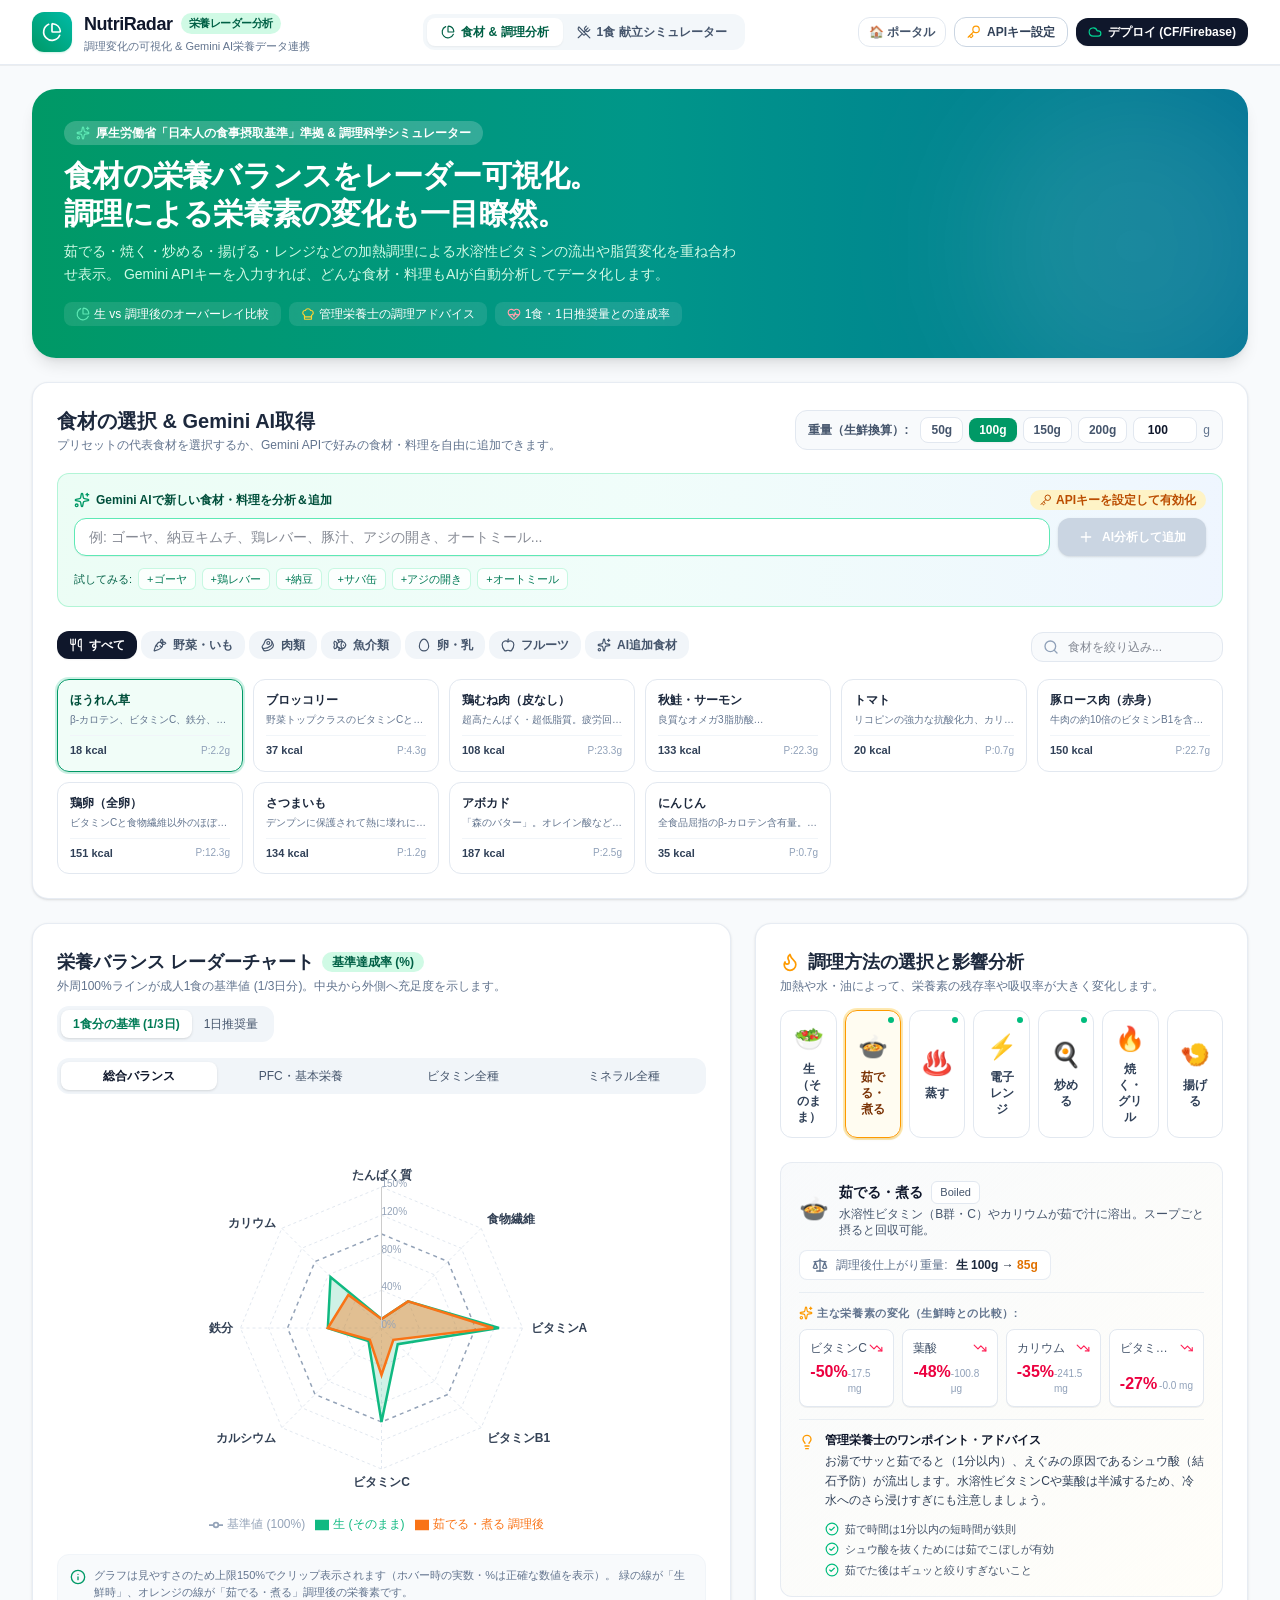
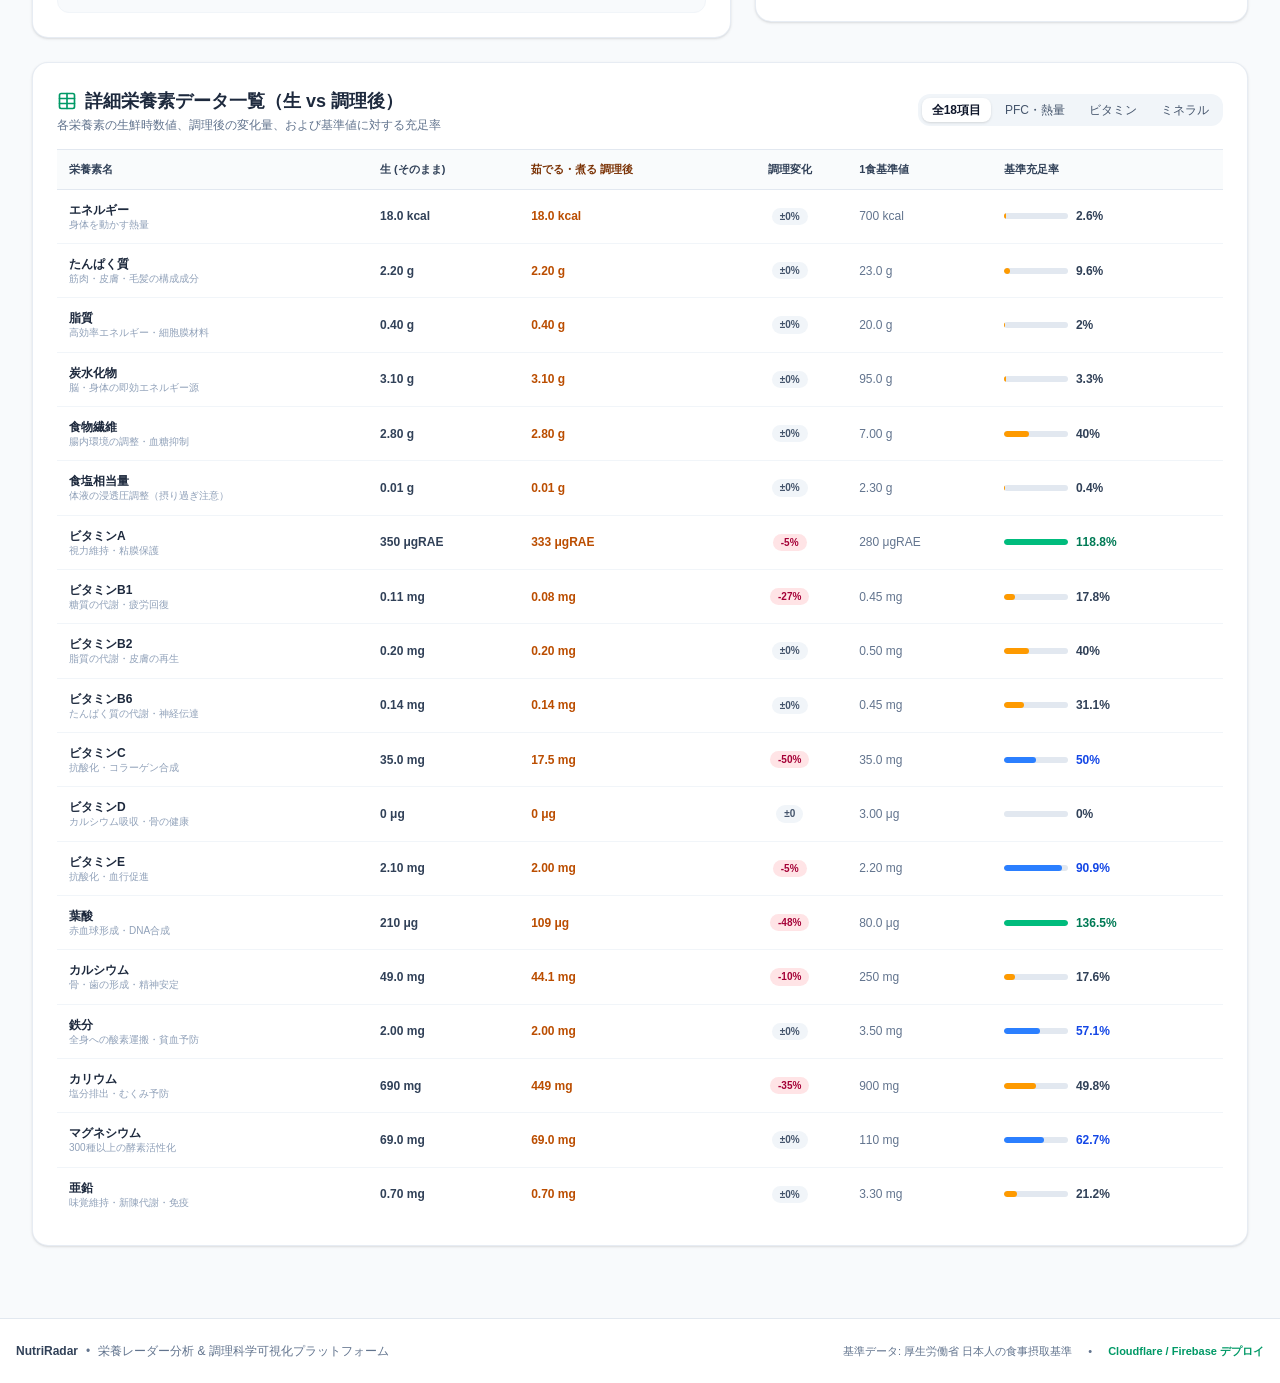
==== nutrition-radar/index.html @ 18b412a5 "feat: NutriRadar (栄養レーダー＆調理変化分析) をポータルに追加" ====
<!doctype html>
<html lang="ja">
  <head>
    <meta charset="UTF-8" />
    <meta name="viewport" content="width=device-width, initial-scale=1.0" />
    <title>NutriRadar | 栄養レーダー表示 & 調理影響可視化 (Gemini AI連携)</title>
    <meta name="description" content="食材の栄養バランスをレーダーチャートで可視化。加熱・調理による栄養素の残存率や変化、Gemini AIによる食材栄養分析に対応したWebアプリケーション。" />
    <link rel="icon" type="image/svg+xml" href="data:image/svg+xml,<svg xmlns=%22http://www.w3.org/2000/svg%22 viewBox=%220 0 100 100%22><text y=%22.9em%22 font-size=%2290%22>🥗</text></svg>" />
    <!-- Google Fonts for clean typography -->
    <link rel="preconnect" href="https://fonts.googleapis.com">
    <link rel="preconnect" href="https://fonts.gstatic.com" crossorigin>
    <link href="https://fonts.googleapis.com/css2?family=Plus+Jakarta+Sans:wght@400;500;600;700;800&family=Zen+Kaku+Gothic+New:wght@400;500;700;900&display=swap" rel="stylesheet">
    <script type="module" crossorigin src="./assets/index-DF7Th1Td.js"></script>
    <link rel="stylesheet" crossorigin href="./assets/index-4xj9yF4t.css">
  </head>
  <body class="bg-slate-50 text-slate-900 font-sans antialiased">
    <div id="root"></div>
  </body>
</html>
---- nutrition-radar/assets/index-4xj9yF4t.css ----
/*! tailwindcss v4.3.3 | MIT License | https://tailwindcss.com */
@layer properties{@supports (((-webkit-hyphens:none)) and (not (margin-trim:inline))) or ((-moz-orient:inline) and (not (color:rgb(from red r g b)))){*,:before,:after,::backdrop{--tw-translate-x:0;--tw-translate-y:0;--tw-translate-z:0;--tw-rotate-x:initial;--tw-rotate-y:initial;--tw-rotate-z:initial;--tw-skew-x:initial;--tw-skew-y:initial;--tw-space-y-reverse:0;--tw-divide-y-reverse:0;--tw-border-style:solid;--tw-gradient-position:initial;--tw-gradient-from:#0000;--tw-gradient-via:#0000;--tw-gradient-to:#0000;--tw-gradient-stops:initial;--tw-gradient-via-stops:initial;--tw-gradient-from-position:0%;--tw-gradient-via-position:50%;--tw-gradient-to-position:100%;--tw-leading:initial;--tw-font-weight:initial;--tw-tracking:initial;--tw-shadow:0 0 #0000;--tw-shadow-color:initial;--tw-shadow-alpha:100%;--tw-inset-shadow:0 0 #0000;--tw-inset-shadow-color:initial;--tw-inset-shadow-alpha:100%;--tw-ring-color:initial;--tw-ring-shadow:0 0 #0000;--tw-inset-ring-color:initial;--tw-inset-ring-shadow:0 0 #0000;--tw-ring-inset:initial;--tw-ring-offset-width:0px;--tw-ring-offset-color:#fff;--tw-ring-offset-shadow:0 0 #0000;--tw-blur:initial;--tw-brightness:initial;--tw-contrast:initial;--tw-grayscale:initial;--tw-hue-rotate:initial;--tw-invert:initial;--tw-opacity:initial;--tw-saturate:initial;--tw-sepia:initial;--tw-drop-shadow:initial;--tw-drop-shadow-color:initial;--tw-drop-shadow-alpha:100%;--tw-drop-shadow-size:initial;--tw-backdrop-blur:initial;--tw-backdrop-brightness:initial;--tw-backdrop-contrast:initial;--tw-backdrop-grayscale:initial;--tw-backdrop-hue-rotate:initial;--tw-backdrop-invert:initial;--tw-backdrop-opacity:initial;--tw-backdrop-saturate:initial;--tw-backdrop-sepia:initial;--tw-duration:initial}}}@layer theme{:root,:host{--font-sans:-apple-system, BlinkMacSystemFont, "Segoe UI", Roboto, "Helvetica Neue", "Noto Sans", Arial, sans-serif, "Apple Color Emoji", "Segoe UI Emoji", "Segoe UI Symbol", "Noto Color Emoji";--font-mono:ui-monospace, SFMono-Regular, Menlo, Monaco, Consolas, "Liberation Mono", "Courier New", monospace;--color-orange-50:oklch(98% .016 73.684);--color-orange-200:oklch(90.1% .076 70.697);--color-orange-300:oklch(83.7% .128 66.29);--color-orange-400:oklch(75% .183 55.934);--color-orange-500:oklch(70.5% .213 47.604);--color-orange-600:oklch(64.6% .222 41.116);--color-orange-900:oklch(40.8% .123 38.172);--color-amber-50:oklch(98.7% .022 95.277);--color-amber-100:oklch(96.2% .059 95.617);--color-amber-200:oklch(92.4% .12 95.746);--color-amber-300:oklch(87.9% .169 91.605);--color-amber-400:oklch(82.8% .189 84.429);--color-amber-500:oklch(76.9% .188 70.08);--color-amber-600:oklch(66.6% .179 58.318);--color-amber-700:oklch(55.5% .163 48.998);--color-amber-800:oklch(47.3% .137 46.201);--color-amber-900:oklch(41.4% .112 45.904);--color-emerald-50:oklch(97.9% .021 166.113);--color-emerald-100:oklch(95% .052 163.051);--color-emerald-200:oklch(90.5% .093 164.15);--color-emerald-300:oklch(84.5% .143 164.978);--color-emerald-400:oklch(76.5% .177 163.223);--color-emerald-500:oklch(69.6% .17 162.48);--color-emerald-600:oklch(59.6% .145 163.225);--color-emerald-700:oklch(50.8% .118 165.612);--color-emerald-800:oklch(43.2% .095 166.913);--color-emerald-900:oklch(37.8% .077 168.94);--color-emerald-950:oklch(26.2% .051 172.552);--color-teal-50:oklch(98.4% .014 180.72);--color-teal-500:oklch(70.4% .14 182.503);--color-teal-600:oklch(60% .118 184.704);--color-cyan-700:oklch(52% .105 223.128);--color-blue-50:oklch(97% .014 254.604);--color-blue-300:oklch(80.9% .105 251.813);--color-blue-400:oklch(70.7% .165 254.624);--color-blue-500:oklch(62.3% .214 259.815);--color-blue-700:oklch(48.8% .243 264.376);--color-purple-100:oklch(94.6% .033 307.174);--color-purple-700:oklch(49.6% .265 301.924);--color-rose-50:oklch(96.9% .015 12.422);--color-rose-100:oklch(94.1% .03 12.58);--color-rose-200:oklch(89.2% .058 10.001);--color-rose-300:oklch(81% .117 11.638);--color-rose-500:oklch(64.5% .246 16.439);--color-rose-600:oklch(58.6% .253 17.585);--color-rose-700:oklch(51.4% .222 16.935);--color-rose-800:oklch(45.5% .188 13.697);--color-slate-50:oklch(98.4% .003 247.858);--color-slate-100:oklch(96.8% .007 247.896);--color-slate-200:oklch(92.9% .013 255.508);--color-slate-300:oklch(86.9% .022 252.894);--color-slate-400:oklch(70.4% .04 256.788);--color-slate-500:oklch(55.4% .046 257.417);--color-slate-600:oklch(44.6% .043 257.281);--color-slate-700:oklch(37.2% .044 257.287);--color-slate-800:oklch(27.9% .041 260.031);--color-slate-900:oklch(20.8% .042 265.755);--color-white:#fff;--spacing:.25rem;--container-xs:20rem;--container-md:28rem;--container-xl:36rem;--container-2xl:42rem;--container-7xl:80rem;--text-xs:.75rem;--text-xs--line-height:calc(1 / .75);--text-sm:.875rem;--text-sm--line-height:calc(1.25 / .875);--text-base:1rem;--text-base--line-height:calc(1.5 / 1);--text-lg:1.125rem;--text-lg--line-height:calc(1.75 / 1.125);--text-xl:1.25rem;--text-xl--line-height:calc(1.75 / 1.25);--text-2xl:1.5rem;--text-2xl--line-height:calc(2 / 1.5);--text-3xl:1.875rem;--text-3xl--line-height:calc(2.25 / 1.875);--font-weight-normal:400;--font-weight-medium:500;--font-weight-semibold:600;--font-weight-bold:700;--font-weight-extrabold:800;--tracking-tight:-.025em;--tracking-wider:.05em;--leading-tight:1.25;--leading-relaxed:1.625;--radius-md:.375rem;--radius-lg:.5rem;--radius-xl:.75rem;--radius-2xl:1rem;--radius-3xl:1.5rem;--animate-spin:spin 1s linear infinite;--animate-pulse:pulse 2s cubic-bezier(.4, 0, .6, 1) infinite;--blur-xs:4px;--blur-sm:8px;--blur-md:12px;--blur-3xl:64px;--default-transition-duration:.15s;--default-transition-timing-function:cubic-bezier(.4, 0, .2, 1);--default-font-family:var(--font-sans);--default-mono-font-family:var(--font-mono)}}@layer base{*,:after,:before,::backdrop{box-sizing:border-box;border:0 solid;margin:0;padding:0}::file-selector-button{box-sizing:border-box;border:0 solid;margin:0;padding:0}html,:host{-webkit-text-size-adjust:100%;tab-size:4;line-height:1.5;font-family:var(--default-font-family,-apple-system, BlinkMacSystemFont, "Segoe UI", Roboto, "Helvetica Neue", "Noto Sans", Arial, sans-serif, "Apple Color Emoji", "Segoe UI Emoji", "Segoe UI Symbol", "Noto Color Emoji");font-feature-settings:var(--default-font-feature-settings,normal);font-variation-settings:var(--default-font-variation-settings,normal);-webkit-tap-highlight-color:transparent}hr{height:0;color:inherit;border-top-width:1px}abbr:where([title]){-webkit-text-decoration:underline dotted;text-decoration:underline dotted}h1,h2,h3,h4,h5,h6{font-size:inherit;font-weight:inherit}a{color:inherit;-webkit-text-decoration:inherit;-webkit-text-decoration:inherit;-webkit-text-decoration:inherit;-webkit-text-decoration:inherit;text-decoration:inherit}b,strong{font-weight:bolder}code,kbd,samp,pre{font-family:var(--default-mono-font-family,ui-monospace, SFMono-Regular, Menlo, Monaco, Consolas, "Liberation Mono", "Courier New", monospace);font-feature-settings:var(--default-mono-font-feature-settings,normal);font-variation-settings:var(--default-mono-font-variation-settings,normal);font-size:1em}small{font-size:80%}sub,sup{vertical-align:baseline;font-size:75%;line-height:0;position:relative}sub{bottom:-.25em}sup{top:-.5em}table{text-indent:0;border-color:inherit;border-collapse:collapse}:-moz-focusring:where(:not(iframe)){outline:auto}progress{vertical-align:baseline}summary{display:list-item}ol,ul,menu{list-style:none}img,svg,video,canvas,audio,iframe,embed,object{vertical-align:middle;display:block}img,video{max-width:100%;height:auto}button,input,select,optgroup,textarea{font:inherit;font-feature-settings:inherit;font-variation-settings:inherit;letter-spacing:inherit;color:inherit;opacity:1;background-color:#0000;border-radius:0}::file-selector-button{font:inherit;font-feature-settings:inherit;font-variation-settings:inherit;letter-spacing:inherit;color:inherit;opacity:1;background-color:#0000;border-radius:0}:where(select:is([multiple],[size])) optgroup{font-weight:bolder}:where(select:is([multiple],[size])) optgroup option{padding-inline-start:20px}::file-selector-button{margin-inline-end:4px}::placeholder{opacity:1}@supports (not ((-webkit-appearance:-apple-pay-button))) or (contain-intrinsic-size:1px){::placeholder{color:currentColor}@supports (color:color-mix(in lab, red, red)){::placeholder{color:color-mix(in oklab, currentcolor 50%, transparent)}}}textarea{resize:vertical}::-webkit-search-decoration{-webkit-appearance:none}::-webkit-date-and-time-value{min-height:1lh;text-align:inherit}::-webkit-datetime-edit{display:inline-flex}::-webkit-datetime-edit-fields-wrapper{padding:0}::-webkit-datetime-edit{padding-block:0}::-webkit-datetime-edit-year-field{padding-block:0}::-webkit-datetime-edit-month-field{padding-block:0}::-webkit-datetime-edit-day-field{padding-block:0}::-webkit-datetime-edit-hour-field{padding-block:0}::-webkit-datetime-edit-minute-field{padding-block:0}::-webkit-datetime-edit-second-field{padding-block:0}::-webkit-datetime-edit-millisecond-field{padding-block:0}::-webkit-datetime-edit-meridiem-field{padding-block:0}::-webkit-calendar-picker-indicator{line-height:1}:-moz-ui-invalid{box-shadow:none}button,input:where([type=button],[type=reset],[type=submit]){appearance:button}::file-selector-button{appearance:button}::-webkit-inner-spin-button{height:auto}::-webkit-outer-spin-button{height:auto}[hidden]:where(:not([hidden=until-found])){display:none!important}body{background-color:var(--color-slate-50);min-height:100vh;color:var(--color-slate-900);-webkit-font-smoothing:antialiased;-moz-osx-font-smoothing:grayscale}body ::selection{background-color:var(--color-emerald-200)}body::selection{background-color:var(--color-emerald-200)}body ::selection{color:var(--color-emerald-900)}body::selection{color:var(--color-emerald-900)}body{font-family:-apple-system,BlinkMacSystemFont,Segoe UI,Roboto,Helvetica Neue,Arial,Noto Sans,sans-serif,Apple Color Emoji,Segoe UI Emoji}}@layer components;@layer utilities{.pointer-events-none{pointer-events:none}.absolute{position:absolute}.fixed{position:fixed}.relative{position:relative}.sticky{position:sticky}.inset-0{inset:0}.top-0{top:0}.top-1\.5{top:calc(var(--spacing) * 1.5)}.top-1\/2{top:50%}.right-0{right:0}.right-1\.5{right:calc(var(--spacing) * 1.5)}.bottom-0{bottom:0}.left-3{left:calc(var(--spacing) * 3)}.z-10{z-index:10}.z-40{z-index:40}.z-50{z-index:50}.mx-auto{margin-inline:auto}.my-2{margin-block:calc(var(--spacing) * 2)}.mt-0\.5{margin-top:calc(var(--spacing) * .5)}.mt-1{margin-top:var(--spacing)}.mt-1\.5{margin-top:calc(var(--spacing) * 1.5)}.mt-2{margin-top:calc(var(--spacing) * 2)}.mt-2\.5{margin-top:calc(var(--spacing) * 2.5)}.mt-4{margin-top:calc(var(--spacing) * 4)}.mt-6{margin-top:calc(var(--spacing) * 6)}.mt-12{margin-top:calc(var(--spacing) * 12)}.mb-1{margin-bottom:var(--spacing)}.mb-1\.5{margin-bottom:calc(var(--spacing) * 1.5)}.mb-2{margin-bottom:calc(var(--spacing) * 2)}.mb-3{margin-bottom:calc(var(--spacing) * 3)}.mb-4{margin-bottom:calc(var(--spacing) * 4)}.mb-5{margin-bottom:calc(var(--spacing) * 5)}.mb-6{margin-bottom:calc(var(--spacing) * 6)}.ml-1{margin-left:var(--spacing)}.line-clamp-1{-webkit-line-clamp:1;-webkit-box-orient:vertical;display:-webkit-box;overflow:hidden}.block{display:block}.contents{display:contents}.flex{display:flex}.grid{display:grid}.hidden{display:none}.inline-block{display:inline-block}.inline-flex{display:inline-flex}.h-1\.5{height:calc(var(--spacing) * 1.5)}.h-2\.5{height:calc(var(--spacing) * 2.5)}.h-3{height:calc(var(--spacing) * 3)}.h-3\.5{height:calc(var(--spacing) * 3.5)}.h-4{height:calc(var(--spacing) * 4)}.h-5{height:calc(var(--spacing) * 5)}.h-6{height:calc(var(--spacing) * 6)}.h-10{height:calc(var(--spacing) * 10)}.h-16{height:calc(var(--spacing) * 16)}.h-80{height:calc(var(--spacing) * 80)}.h-\[380px\]{height:380px}.h-full{height:100%}.max-h-\[360px\]{max-height:360px}.min-h-screen{min-height:100vh}.w-1\.5{width:calc(var(--spacing) * 1.5)}.w-2\.5{width:calc(var(--spacing) * 2.5)}.w-3{width:calc(var(--spacing) * 3)}.w-3\.5{width:calc(var(--spacing) * 3.5)}.w-4{width:calc(var(--spacing) * 4)}.w-5{width:calc(var(--spacing) * 5)}.w-6{width:calc(var(--spacing) * 6)}.w-10{width:calc(var(--spacing) * 10)}.w-16{width:calc(var(--spacing) * 16)}.w-80{width:calc(var(--spacing) * 80)}.w-full{width:100%}.max-w-2xl{max-width:var(--container-2xl)}.max-w-7xl{max-width:var(--container-7xl)}.max-w-full{max-width:100%}.max-w-md{max-width:var(--container-md)}.max-w-xl{max-width:var(--container-xl)}.max-w-xs{max-width:var(--container-xs)}.min-w-0{min-width:0}.flex-1{flex:1}.shrink-0{flex-shrink:0}.translate-x-12{--tw-translate-x:calc(var(--spacing) * 12);translate:var(--tw-translate-x) var(--tw-translate-y)}.-translate-y-1\/2{--tw-translate-y:calc(calc(1 / 2 * 100%) * -1);translate:var(--tw-translate-x) var(--tw-translate-y)}.translate-y-12{--tw-translate-y:calc(var(--spacing) * 12);translate:var(--tw-translate-x) var(--tw-translate-y)}.transform{transform:var(--tw-rotate-x,) var(--tw-rotate-y,) var(--tw-rotate-z,) var(--tw-skew-x,) var(--tw-skew-y,)}.animate-pulse{animation:var(--animate-pulse)}.animate-spin{animation:var(--animate-spin)}.cursor-pointer{cursor:pointer}.grid-cols-1{grid-template-columns:repeat(1,minmax(0,1fr))}.grid-cols-2{grid-template-columns:repeat(2,minmax(0,1fr))}.grid-cols-3{grid-template-columns:repeat(3,minmax(0,1fr))}.grid-cols-4{grid-template-columns:repeat(4,minmax(0,1fr))}.flex-col{flex-direction:column}.flex-wrap{flex-wrap:wrap}.items-baseline{align-items:baseline}.items-center{align-items:center}.items-start{align-items:flex-start}.justify-between{justify-content:space-between}.justify-center{justify-content:center}.justify-end{justify-content:flex-end}.gap-1{gap:var(--spacing)}.gap-1\.5{gap:calc(var(--spacing) * 1.5)}.gap-2{gap:calc(var(--spacing) * 2)}.gap-2\.5{gap:calc(var(--spacing) * 2.5)}.gap-3{gap:calc(var(--spacing) * 3)}.gap-4{gap:calc(var(--spacing) * 4)}.gap-6{gap:calc(var(--spacing) * 6)}:where(.space-y-1>:not(:last-child)){--tw-space-y-reverse:0;margin-block-start:calc(var(--spacing) * var(--tw-space-y-reverse));margin-block-end:calc(var(--spacing) * calc(1 - var(--tw-space-y-reverse)))}:where(.space-y-1\.5>:not(:last-child)){--tw-space-y-reverse:0;margin-block-start:calc(calc(var(--spacing) * 1.5) * var(--tw-space-y-reverse));margin-block-end:calc(calc(var(--spacing) * 1.5) * calc(1 - var(--tw-space-y-reverse)))}:where(.space-y-2>:not(:last-child)){--tw-space-y-reverse:0;margin-block-start:calc(calc(var(--spacing) * 2) * var(--tw-space-y-reverse));margin-block-end:calc(calc(var(--spacing) * 2) * calc(1 - var(--tw-space-y-reverse)))}:where(.space-y-2\.5>:not(:last-child)){--tw-space-y-reverse:0;margin-block-start:calc(calc(var(--spacing) * 2.5) * var(--tw-space-y-reverse));margin-block-end:calc(calc(var(--spacing) * 2.5) * calc(1 - var(--tw-space-y-reverse)))}:where(.space-y-3>:not(:last-child)){--tw-space-y-reverse:0;margin-block-start:calc(calc(var(--spacing) * 3) * var(--tw-space-y-reverse));margin-block-end:calc(calc(var(--spacing) * 3) * calc(1 - var(--tw-space-y-reverse)))}:where(.space-y-4>:not(:last-child)){--tw-space-y-reverse:0;margin-block-start:calc(calc(var(--spacing) * 4) * var(--tw-space-y-reverse));margin-block-end:calc(calc(var(--spacing) * 4) * calc(1 - var(--tw-space-y-reverse)))}:where(.space-y-6>:not(:last-child)){--tw-space-y-reverse:0;margin-block-start:calc(calc(var(--spacing) * 6) * var(--tw-space-y-reverse));margin-block-end:calc(calc(var(--spacing) * 6) * calc(1 - var(--tw-space-y-reverse)))}:where(.divide-y>:not(:last-child)){--tw-divide-y-reverse:0;border-bottom-style:var(--tw-border-style);border-top-style:var(--tw-border-style);border-top-width:calc(1px * var(--tw-divide-y-reverse));border-bottom-width:calc(1px * calc(1 - var(--tw-divide-y-reverse)))}:where(.divide-slate-100>:not(:last-child)){border-color:var(--color-slate-100)}.truncate{text-overflow:ellipsis;white-space:nowrap;overflow:hidden}.overflow-hidden{overflow:hidden}.overflow-x-auto{overflow-x:auto}.overflow-y-auto{overflow-y:auto}.rounded{border-radius:.25rem}.rounded-2xl{border-radius:var(--radius-2xl)}.rounded-3xl{border-radius:var(--radius-3xl)}.rounded-full{border-radius:2147483647px}.rounded-lg{border-radius:var(--radius-lg)}.rounded-md{border-radius:var(--radius-md)}.rounded-xl{border-radius:var(--radius-xl)}.border{border-style:var(--tw-border-style);border-width:1px}.border-2{border-style:var(--tw-border-style);border-width:2px}.border-y{border-block-style:var(--tw-border-style);border-block-width:1px}.border-t{border-top-style:var(--tw-border-style);border-top-width:1px}.border-b{border-bottom-style:var(--tw-border-style);border-bottom-width:1px}.border-dashed{--tw-border-style:dashed;border-style:dashed}.border-amber-200{border-color:var(--color-amber-200)}.border-amber-500{border-color:var(--color-amber-500)}.border-emerald-200{border-color:var(--color-emerald-200)}.border-emerald-200\/60{border-color:#a4f4cf99}@supports (color:color-mix(in lab, red, red)){.border-emerald-200\/60{border-color:color-mix(in oklab, var(--color-emerald-200) 60%, transparent)}}.border-emerald-200\/80{border-color:#a4f4cfcc}@supports (color:color-mix(in lab, red, red)){.border-emerald-200\/80{border-color:color-mix(in oklab, var(--color-emerald-200) 80%, transparent)}}.border-emerald-300{border-color:var(--color-emerald-300)}.border-emerald-600{border-color:var(--color-emerald-600)}.border-orange-200{border-color:var(--color-orange-200)}.border-rose-200{border-color:var(--color-rose-200)}.border-slate-100{border-color:var(--color-slate-100)}.border-slate-200{border-color:var(--color-slate-200)}.border-slate-200\/70{border-color:#e2e8f0b3}@supports (color:color-mix(in lab, red, red)){.border-slate-200\/70{border-color:color-mix(in oklab, var(--color-slate-200) 70%, transparent)}}.border-slate-200\/80{border-color:#e2e8f0cc}@supports (color:color-mix(in lab, red, red)){.border-slate-200\/80{border-color:color-mix(in oklab, var(--color-slate-200) 80%, transparent)}}.border-slate-200\/90{border-color:#e2e8f0e6}@supports (color:color-mix(in lab, red, red)){.border-slate-200\/90{border-color:color-mix(in oklab, var(--color-slate-200) 90%, transparent)}}.border-slate-300{border-color:var(--color-slate-300)}.border-slate-700{border-color:var(--color-slate-700)}.border-slate-700\/80{border-color:#314158cc}@supports (color:color-mix(in lab, red, red)){.border-slate-700\/80{border-color:color-mix(in oklab, var(--color-slate-700) 80%, transparent)}}.border-slate-800{border-color:var(--color-slate-800)}.bg-amber-50{background-color:var(--color-amber-50)}.bg-amber-50\/70{background-color:#fffbebb3}@supports (color:color-mix(in lab, red, red)){.bg-amber-50\/70{background-color:color-mix(in oklab, var(--color-amber-50) 70%, transparent)}}.bg-amber-100{background-color:var(--color-amber-100)}.bg-amber-500{background-color:var(--color-amber-500)}.bg-blue-500{background-color:var(--color-blue-500)}.bg-emerald-50{background-color:var(--color-emerald-50)}.bg-emerald-50\/70{background-color:#ecfdf5b3}@supports (color:color-mix(in lab, red, red)){.bg-emerald-50\/70{background-color:color-mix(in oklab, var(--color-emerald-50) 70%, transparent)}}.bg-emerald-100{background-color:var(--color-emerald-100)}.bg-emerald-500{background-color:var(--color-emerald-500)}.bg-emerald-600{background-color:var(--color-emerald-600)}.bg-orange-50{background-color:var(--color-orange-50)}.bg-purple-100{background-color:var(--color-purple-100)}.bg-rose-50{background-color:var(--color-rose-50)}.bg-rose-100{background-color:var(--color-rose-100)}.bg-slate-50{background-color:var(--color-slate-50)}.bg-slate-50\/80{background-color:#f8fafccc}@supports (color:color-mix(in lab, red, red)){.bg-slate-50\/80{background-color:color-mix(in oklab, var(--color-slate-50) 80%, transparent)}}.bg-slate-100{background-color:var(--color-slate-100)}.bg-slate-100\/70{background-color:#f1f5f9b3}@supports (color:color-mix(in lab, red, red)){.bg-slate-100\/70{background-color:color-mix(in oklab, var(--color-slate-100) 70%, transparent)}}.bg-slate-100\/80{background-color:#f1f5f9cc}@supports (color:color-mix(in lab, red, red)){.bg-slate-100\/80{background-color:color-mix(in oklab, var(--color-slate-100) 80%, transparent)}}.bg-slate-200{background-color:var(--color-slate-200)}.bg-slate-900{background-color:var(--color-slate-900)}.bg-slate-900\/50{background-color:#0f172b80}@supports (color:color-mix(in lab, red, red)){.bg-slate-900\/50{background-color:color-mix(in oklab, var(--color-slate-900) 50%, transparent)}}.bg-slate-900\/95{background-color:#0f172bf2}@supports (color:color-mix(in lab, red, red)){.bg-slate-900\/95{background-color:color-mix(in oklab, var(--color-slate-900) 95%, transparent)}}.bg-white{background-color:var(--color-white)}.bg-white\/10{background-color:#ffffff1a}@supports (color:color-mix(in lab, red, red)){.bg-white\/10{background-color:color-mix(in oklab, var(--color-white) 10%, transparent)}}.bg-white\/20{background-color:#fff3}@supports (color:color-mix(in lab, red, red)){.bg-white\/20{background-color:color-mix(in oklab, var(--color-white) 20%, transparent)}}.bg-white\/80{background-color:#fffc}@supports (color:color-mix(in lab, red, red)){.bg-white\/80{background-color:color-mix(in oklab, var(--color-white) 80%, transparent)}}.bg-white\/90{background-color:#ffffffe6}@supports (color:color-mix(in lab, red, red)){.bg-white\/90{background-color:color-mix(in oklab, var(--color-white) 90%, transparent)}}.bg-gradient-to-br{--tw-gradient-position:to bottom right in oklab;background-image:linear-gradient(var(--tw-gradient-stops))}.bg-gradient-to-r{--tw-gradient-position:to right in oklab;background-image:linear-gradient(var(--tw-gradient-stops))}.bg-gradient-to-tr{--tw-gradient-position:to top right in oklab;background-image:linear-gradient(var(--tw-gradient-stops))}.from-emerald-50{--tw-gradient-from:var(--color-emerald-50);--tw-gradient-stops:var(--tw-gradient-via-stops,var(--tw-gradient-position), var(--tw-gradient-from) var(--tw-gradient-from-position), var(--tw-gradient-to) var(--tw-gradient-to-position))}.from-emerald-600{--tw-gradient-from:var(--color-emerald-600);--tw-gradient-stops:var(--tw-gradient-via-stops,var(--tw-gradient-position), var(--tw-gradient-from) var(--tw-gradient-from-position), var(--tw-gradient-to) var(--tw-gradient-to-position))}.from-slate-50{--tw-gradient-from:var(--color-slate-50);--tw-gradient-stops:var(--tw-gradient-via-stops,var(--tw-gradient-position), var(--tw-gradient-from) var(--tw-gradient-from-position), var(--tw-gradient-to) var(--tw-gradient-to-position))}.via-teal-50{--tw-gradient-via:var(--color-teal-50);--tw-gradient-via-stops:var(--tw-gradient-position), var(--tw-gradient-from) var(--tw-gradient-from-position), var(--tw-gradient-via) var(--tw-gradient-via-position), var(--tw-gradient-to) var(--tw-gradient-to-position);--tw-gradient-stops:var(--tw-gradient-via-stops)}.via-teal-600{--tw-gradient-via:var(--color-teal-600);--tw-gradient-via-stops:var(--tw-gradient-position), var(--tw-gradient-from) var(--tw-gradient-from-position), var(--tw-gradient-via) var(--tw-gradient-via-position), var(--tw-gradient-to) var(--tw-gradient-to-position);--tw-gradient-stops:var(--tw-gradient-via-stops)}.to-amber-50\/30{--tw-gradient-to:#fffbeb4d}@supports (color:color-mix(in lab, red, red)){.to-amber-50\/30{--tw-gradient-to:color-mix(in oklab, var(--color-amber-50) 30%, transparent)}}.to-amber-50\/30{--tw-gradient-stops:var(--tw-gradient-via-stops,var(--tw-gradient-position), var(--tw-gradient-from) var(--tw-gradient-from-position), var(--tw-gradient-to) var(--tw-gradient-to-position))}.to-blue-50{--tw-gradient-to:var(--color-blue-50);--tw-gradient-stops:var(--tw-gradient-via-stops,var(--tw-gradient-position), var(--tw-gradient-from) var(--tw-gradient-from-position), var(--tw-gradient-to) var(--tw-gradient-to-position))}.to-cyan-700{--tw-gradient-to:var(--color-cyan-700);--tw-gradient-stops:var(--tw-gradient-via-stops,var(--tw-gradient-position), var(--tw-gradient-from) var(--tw-gradient-from-position), var(--tw-gradient-to) var(--tw-gradient-to-position))}.to-teal-500{--tw-gradient-to:var(--color-teal-500);--tw-gradient-stops:var(--tw-gradient-via-stops,var(--tw-gradient-position), var(--tw-gradient-from) var(--tw-gradient-from-position), var(--tw-gradient-to) var(--tw-gradient-to-position))}.to-teal-600{--tw-gradient-to:var(--color-teal-600);--tw-gradient-stops:var(--tw-gradient-via-stops,var(--tw-gradient-position), var(--tw-gradient-from) var(--tw-gradient-from-position), var(--tw-gradient-to) var(--tw-gradient-to-position))}.p-1{padding:var(--spacing)}.p-1\.5{padding:calc(var(--spacing) * 1.5)}.p-2{padding:calc(var(--spacing) * 2)}.p-2\.5{padding:calc(var(--spacing) * 2.5)}.p-3{padding:calc(var(--spacing) * 3)}.p-3\.5{padding:calc(var(--spacing) * 3.5)}.p-4{padding:calc(var(--spacing) * 4)}.p-4\.5{padding:calc(var(--spacing) * 4.5)}.p-6{padding:calc(var(--spacing) * 6)}.p-8{padding:calc(var(--spacing) * 8)}.px-1{padding-inline:var(--spacing)}.px-1\.5{padding-inline:calc(var(--spacing) * 1.5)}.px-2{padding-inline:calc(var(--spacing) * 2)}.px-2\.5{padding-inline:calc(var(--spacing) * 2.5)}.px-3{padding-inline:calc(var(--spacing) * 3)}.px-3\.5{padding-inline:calc(var(--spacing) * 3.5)}.px-4{padding-inline:calc(var(--spacing) * 4)}.px-5{padding-inline:calc(var(--spacing) * 5)}.px-6{padding-inline:calc(var(--spacing) * 6)}.py-0\.5{padding-block:calc(var(--spacing) * .5)}.py-1{padding-block:var(--spacing)}.py-1\.5{padding-block:calc(var(--spacing) * 1.5)}.py-2{padding-block:calc(var(--spacing) * 2)}.py-2\.5{padding-block:calc(var(--spacing) * 2.5)}.py-3{padding-block:calc(var(--spacing) * 3)}.py-3\.5{padding-block:calc(var(--spacing) * 3.5)}.py-4\.5{padding-block:calc(var(--spacing) * 4.5)}.py-6{padding-block:calc(var(--spacing) * 6)}.pt-1{padding-top:var(--spacing)}.pt-1\.5{padding-top:calc(var(--spacing) * 1.5)}.pt-3{padding-top:calc(var(--spacing) * 3)}.pr-1{padding-right:var(--spacing)}.pr-3{padding-right:calc(var(--spacing) * 3)}.pb-1{padding-bottom:var(--spacing)}.pb-1\.5{padding-bottom:calc(var(--spacing) * 1.5)}.pb-3{padding-bottom:calc(var(--spacing) * 3)}.pb-4{padding-bottom:calc(var(--spacing) * 4)}.pl-9{padding-left:calc(var(--spacing) * 9)}.text-center{text-align:center}.text-left{text-align:left}.font-mono{font-family:var(--font-mono)}.font-sans{font-family:var(--font-sans)}.text-2xl{font-size:var(--text-2xl);line-height:var(--tw-leading,var(--text-2xl--line-height))}.text-base{font-size:var(--text-base);line-height:var(--tw-leading,var(--text-base--line-height))}.text-lg{font-size:var(--text-lg);line-height:var(--tw-leading,var(--text-lg--line-height))}.text-sm{font-size:var(--text-sm);line-height:var(--tw-leading,var(--text-sm--line-height))}.text-xl{font-size:var(--text-xl);line-height:var(--tw-leading,var(--text-xl--line-height))}.text-xs{font-size:var(--text-xs);line-height:var(--tw-leading,var(--text-xs--line-height))}.text-\[10px\]{font-size:10px}.text-\[11px\]{font-size:11px}.leading-relaxed{--tw-leading:var(--leading-relaxed);line-height:var(--leading-relaxed)}.leading-tight{--tw-leading:var(--leading-tight);line-height:var(--leading-tight)}.font-bold{--tw-font-weight:var(--font-weight-bold);font-weight:var(--font-weight-bold)}.font-extrabold{--tw-font-weight:var(--font-weight-extrabold);font-weight:var(--font-weight-extrabold)}.font-medium{--tw-font-weight:var(--font-weight-medium);font-weight:var(--font-weight-medium)}.font-normal{--tw-font-weight:var(--font-weight-normal);font-weight:var(--font-weight-normal)}.font-semibold{--tw-font-weight:var(--font-weight-semibold);font-weight:var(--font-weight-semibold)}.tracking-tight{--tw-tracking:var(--tracking-tight);letter-spacing:var(--tracking-tight)}.tracking-wider{--tw-tracking:var(--tracking-wider);letter-spacing:var(--tracking-wider)}.break-all{word-break:break-all}.whitespace-pre-wrap{white-space:pre-wrap}.text-amber-300{color:var(--color-amber-300)}.text-amber-400{color:var(--color-amber-400)}.text-amber-500{color:var(--color-amber-500)}.text-amber-600{color:var(--color-amber-600)}.text-amber-700{color:var(--color-amber-700)}.text-amber-800{color:var(--color-amber-800)}.text-amber-900{color:var(--color-amber-900)}.text-blue-300{color:var(--color-blue-300)}.text-blue-400{color:var(--color-blue-400)}.text-blue-700{color:var(--color-blue-700)}.text-emerald-100{color:var(--color-emerald-100)}.text-emerald-300{color:var(--color-emerald-300)}.text-emerald-400{color:var(--color-emerald-400)}.text-emerald-500{color:var(--color-emerald-500)}.text-emerald-600{color:var(--color-emerald-600)}.text-emerald-700{color:var(--color-emerald-700)}.text-emerald-800{color:var(--color-emerald-800)}.text-emerald-900{color:var(--color-emerald-900)}.text-emerald-950{color:var(--color-emerald-950)}.text-orange-300{color:var(--color-orange-300)}.text-orange-400{color:var(--color-orange-400)}.text-orange-500{color:var(--color-orange-500)}.text-orange-600{color:var(--color-orange-600)}.text-orange-900{color:var(--color-orange-900)}.text-purple-700{color:var(--color-purple-700)}.text-rose-300{color:var(--color-rose-300)}.text-rose-500{color:var(--color-rose-500)}.text-rose-600{color:var(--color-rose-600)}.text-rose-800{color:var(--color-rose-800)}.text-slate-200{color:var(--color-slate-200)}.text-slate-300{color:var(--color-slate-300)}.text-slate-400{color:var(--color-slate-400)}.text-slate-500{color:var(--color-slate-500)}.text-slate-600{color:var(--color-slate-600)}.text-slate-700{color:var(--color-slate-700)}.text-slate-800{color:var(--color-slate-800)}.text-slate-900{color:var(--color-slate-900)}.text-white{color:var(--color-white)}.text-white\/80{color:#fffc}@supports (color:color-mix(in lab, red, red)){.text-white\/80{color:color-mix(in oklab, var(--color-white) 80%, transparent)}}.uppercase{text-transform:uppercase}.antialiased{-webkit-font-smoothing:antialiased;-moz-osx-font-smoothing:grayscale}.opacity-0{opacity:0}.shadow-2xl{--tw-shadow:0 25px 50px -12px var(--tw-shadow-color,#00000040);box-shadow:var(--tw-inset-shadow), var(--tw-inset-ring-shadow), var(--tw-ring-offset-shadow), var(--tw-ring-shadow), var(--tw-shadow)}.shadow-2xs{--tw-shadow:0 1px var(--tw-shadow-color,#0000000d);box-shadow:var(--tw-inset-shadow), var(--tw-inset-ring-shadow), var(--tw-ring-offset-shadow), var(--tw-ring-shadow), var(--tw-shadow)}.shadow-lg{--tw-shadow:0 10px 15px -3px var(--tw-shadow-color,#0000001a), 0 4px 6px -4px var(--tw-shadow-color,#0000001a);box-shadow:var(--tw-inset-shadow), var(--tw-inset-ring-shadow), var(--tw-ring-offset-shadow), var(--tw-ring-shadow), var(--tw-shadow)}.shadow-sm{--tw-shadow:0 1px 3px 0 var(--tw-shadow-color,#0000001a), 0 1px 2px -1px var(--tw-shadow-color,#0000001a);box-shadow:var(--tw-inset-shadow), var(--tw-inset-ring-shadow), var(--tw-ring-offset-shadow), var(--tw-ring-shadow), var(--tw-shadow)}.shadow-xl{--tw-shadow:0 20px 25px -5px var(--tw-shadow-color,#0000001a), 0 8px 10px -6px var(--tw-shadow-color,#0000001a);box-shadow:var(--tw-inset-shadow), var(--tw-inset-ring-shadow), var(--tw-ring-offset-shadow), var(--tw-ring-shadow), var(--tw-shadow)}.shadow-xs{--tw-shadow:0 1px 2px 0 var(--tw-shadow-color,#0000000d);box-shadow:var(--tw-inset-shadow), var(--tw-inset-ring-shadow), var(--tw-ring-offset-shadow), var(--tw-ring-shadow), var(--tw-shadow)}.ring-2{--tw-ring-shadow:var(--tw-ring-inset,) 0 0 0 calc(2px + var(--tw-ring-offset-width)) var(--tw-ring-color,currentcolor);box-shadow:var(--tw-inset-shadow), var(--tw-inset-ring-shadow), var(--tw-ring-offset-shadow), var(--tw-ring-shadow), var(--tw-shadow)}.shadow-emerald-500\/20{--tw-shadow-color:#00bb7f33}@supports (color:color-mix(in lab, red, red)){.shadow-emerald-500\/20{--tw-shadow-color:color-mix(in oklab, color-mix(in oklab, var(--color-emerald-500) 20%, transparent) var(--tw-shadow-alpha), transparent)}}.ring-amber-400\/30{--tw-ring-color:#fcbb004d}@supports (color:color-mix(in lab, red, red)){.ring-amber-400\/30{--tw-ring-color:color-mix(in oklab, var(--color-amber-400) 30%, transparent)}}.ring-emerald-500\/20{--tw-ring-color:#00bb7f33}@supports (color:color-mix(in lab, red, red)){.ring-emerald-500\/20{--tw-ring-color:color-mix(in oklab, var(--color-emerald-500) 20%, transparent)}}.blur-3xl{--tw-blur:blur(var(--blur-3xl));filter:var(--tw-blur,) var(--tw-brightness,) var(--tw-contrast,) var(--tw-grayscale,) var(--tw-hue-rotate,) var(--tw-invert,) var(--tw-saturate,) var(--tw-sepia,) var(--tw-drop-shadow,)}.filter{filter:var(--tw-blur,) var(--tw-brightness,) var(--tw-contrast,) var(--tw-grayscale,) var(--tw-hue-rotate,) var(--tw-invert,) var(--tw-saturate,) var(--tw-sepia,) var(--tw-drop-shadow,)}.backdrop-blur-md{--tw-backdrop-blur:blur(var(--blur-md));-webkit-backdrop-filter:var(--tw-backdrop-blur,) var(--tw-backdrop-brightness,) var(--tw-backdrop-contrast,) var(--tw-backdrop-grayscale,) var(--tw-backdrop-hue-rotate,) var(--tw-backdrop-invert,) var(--tw-backdrop-opacity,) var(--tw-backdrop-saturate,) var(--tw-backdrop-sepia,);backdrop-filter:var(--tw-backdrop-blur,) var(--tw-backdrop-brightness,) var(--tw-backdrop-contrast,) var(--tw-backdrop-grayscale,) var(--tw-backdrop-hue-rotate,) var(--tw-backdrop-invert,) var(--tw-backdrop-opacity,) var(--tw-backdrop-saturate,) var(--tw-backdrop-sepia,)}.backdrop-blur-sm{--tw-backdrop-blur:blur(var(--blur-sm));-webkit-backdrop-filter:var(--tw-backdrop-blur,) var(--tw-backdrop-brightness,) var(--tw-backdrop-contrast,) var(--tw-backdrop-grayscale,) var(--tw-backdrop-hue-rotate,) var(--tw-backdrop-invert,) var(--tw-backdrop-opacity,) var(--tw-backdrop-saturate,) var(--tw-backdrop-sepia,);backdrop-filter:var(--tw-backdrop-blur,) var(--tw-backdrop-brightness,) var(--tw-backdrop-contrast,) var(--tw-backdrop-grayscale,) var(--tw-backdrop-hue-rotate,) var(--tw-backdrop-invert,) var(--tw-backdrop-opacity,) var(--tw-backdrop-saturate,) var(--tw-backdrop-sepia,)}.backdrop-blur-xs{--tw-backdrop-blur:blur(var(--blur-xs));-webkit-backdrop-filter:var(--tw-backdrop-blur,) var(--tw-backdrop-brightness,) var(--tw-backdrop-contrast,) var(--tw-backdrop-grayscale,) var(--tw-backdrop-hue-rotate,) var(--tw-backdrop-invert,) var(--tw-backdrop-opacity,) var(--tw-backdrop-saturate,) var(--tw-backdrop-sepia,);backdrop-filter:var(--tw-backdrop-blur,) var(--tw-backdrop-brightness,) var(--tw-backdrop-contrast,) var(--tw-backdrop-grayscale,) var(--tw-backdrop-hue-rotate,) var(--tw-backdrop-invert,) var(--tw-backdrop-opacity,) var(--tw-backdrop-saturate,) var(--tw-backdrop-sepia,)}.transition-all{transition-property:all;transition-timing-function:var(--tw-ease,var(--default-transition-timing-function));transition-duration:var(--tw-duration,var(--default-transition-duration))}.transition-colors{transition-property:color,background-color,border-color,outline-color,text-decoration-color,fill,stroke,--tw-gradient-from,--tw-gradient-via,--tw-gradient-to;transition-timing-function:var(--tw-ease,var(--default-transition-timing-function));transition-duration:var(--tw-duration,var(--default-transition-duration))}.transition-opacity{transition-property:opacity;transition-timing-function:var(--tw-ease,var(--default-transition-timing-function));transition-duration:var(--tw-duration,var(--default-transition-duration))}.duration-150{--tw-duration:.15s;transition-duration:.15s}@media (hover:hover){.group-hover\:opacity-100:is(:where(.group):hover *){opacity:1}.hover\:border-slate-300:hover{border-color:var(--color-slate-300)}.hover\:bg-amber-200:hover{background-color:var(--color-amber-200)}.hover\:bg-emerald-100:hover{background-color:var(--color-emerald-100)}.hover\:bg-emerald-700:hover{background-color:var(--color-emerald-700)}.hover\:bg-rose-50:hover{background-color:var(--color-rose-50)}.hover\:bg-slate-50:hover{background-color:var(--color-slate-50)}.hover\:bg-slate-50\/60:hover{background-color:#f8fafc99}@supports (color:color-mix(in lab, red, red)){.hover\:bg-slate-50\/60:hover{background-color:color-mix(in oklab, var(--color-slate-50) 60%, transparent)}}.hover\:bg-slate-50\/80:hover{background-color:#f8fafccc}@supports (color:color-mix(in lab, red, red)){.hover\:bg-slate-50\/80:hover{background-color:color-mix(in oklab, var(--color-slate-50) 80%, transparent)}}.hover\:bg-slate-100:hover{background-color:var(--color-slate-100)}.hover\:bg-slate-200:hover{background-color:var(--color-slate-200)}.hover\:bg-slate-200\/70:hover{background-color:#e2e8f0b3}@supports (color:color-mix(in lab, red, red)){.hover\:bg-slate-200\/70:hover{background-color:color-mix(in oklab, var(--color-slate-200) 70%, transparent)}}.hover\:bg-slate-800:hover{background-color:var(--color-slate-800)}.hover\:bg-white:hover{background-color:var(--color-white)}.hover\:bg-white\/10:hover{background-color:#ffffff1a}@supports (color:color-mix(in lab, red, red)){.hover\:bg-white\/10:hover{background-color:color-mix(in oklab, var(--color-white) 10%, transparent)}}.hover\:text-emerald-700:hover{color:var(--color-emerald-700)}.hover\:text-rose-600:hover{color:var(--color-rose-600)}.hover\:text-rose-700:hover{color:var(--color-rose-700)}.hover\:text-slate-900:hover{color:var(--color-slate-900)}.hover\:text-white:hover{color:var(--color-white)}.hover\:underline:hover{text-decoration-line:underline}}.focus\:ring-2:focus{--tw-ring-shadow:var(--tw-ring-inset,) 0 0 0 calc(2px + var(--tw-ring-offset-width)) var(--tw-ring-color,currentcolor);box-shadow:var(--tw-inset-shadow), var(--tw-inset-ring-shadow), var(--tw-ring-offset-shadow), var(--tw-ring-shadow), var(--tw-shadow)}.focus\:ring-emerald-500:focus{--tw-ring-color:var(--color-emerald-500)}.focus\:ring-slate-400:focus{--tw-ring-color:var(--color-slate-400)}.focus\:outline-none:focus{--tw-outline-style:none;outline-style:none}.disabled\:bg-slate-50:disabled{background-color:var(--color-slate-50)}.disabled\:bg-slate-300:disabled{background-color:var(--color-slate-300)}@media (width>=40rem){.sm\:block{display:block}.sm\:hidden{display:none}.sm\:inline{display:inline}.sm\:h-\[420px\]{height:420px}.sm\:w-48{width:calc(var(--spacing) * 48)}.sm\:grid-cols-3{grid-template-columns:repeat(3,minmax(0,1fr))}.sm\:grid-cols-4{grid-template-columns:repeat(4,minmax(0,1fr))}.sm\:flex-row{flex-direction:row}.sm\:p-8{padding:calc(var(--spacing) * 8)}.sm\:px-6{padding-inline:calc(var(--spacing) * 6)}.sm\:text-3xl{font-size:var(--text-3xl);line-height:var(--tw-leading,var(--text-3xl--line-height))}.sm\:text-lg{font-size:var(--text-lg);line-height:var(--tw-leading,var(--text-lg--line-height))}.sm\:text-sm{font-size:var(--text-sm);line-height:var(--tw-leading,var(--text-sm--line-height))}}@media (width>=48rem){.md\:flex{display:flex}.md\:grid-cols-4{grid-template-columns:repeat(4,minmax(0,1fr))}}@media (width>=64rem){.lg\:col-span-5{grid-column:span 5/span 5}.lg\:col-span-7{grid-column:span 7/span 7}.lg\:grid-cols-6{grid-template-columns:repeat(6,minmax(0,1fr))}.lg\:grid-cols-7{grid-template-columns:repeat(7,minmax(0,1fr))}.lg\:grid-cols-12{grid-template-columns:repeat(12,minmax(0,1fr))}.lg\:px-8{padding-inline:calc(var(--spacing) * 8)}}}::-webkit-scrollbar{width:8px;height:8px}::-webkit-scrollbar-track{background:#f1f5f9}::-webkit-scrollbar-thumb{background:#cbd5e1;border-radius:4px}::-webkit-scrollbar-thumb:hover{background:#94a3b8}@property --tw-translate-x{syntax:"*";inherits:false;initial-value:0}@property --tw-translate-y{syntax:"*";inherits:false;initial-value:0}@property --tw-translate-z{syntax:"*";inherits:false;initial-value:0}@property --tw-rotate-x{syntax:"*";inherits:false}@property --tw-rotate-y{syntax:"*";inherits:false}@property --tw-rotate-z{syntax:"*";inherits:false}@property --tw-skew-x{syntax:"*";inherits:false}@property --tw-skew-y{syntax:"*";inherits:false}@property --tw-space-y-reverse{syntax:"*";inherits:false;initial-value:0}@property --tw-divide-y-reverse{syntax:"*";inherits:false;initial-value:0}@property --tw-border-style{syntax:"*";inherits:false;initial-value:solid}@property --tw-gradient-position{syntax:"*";inherits:false}@property --tw-gradient-from{syntax:"<color>";inherits:false;initial-value:#0000}@property --tw-gradient-via{syntax:"<color>";inherits:false;initial-value:#0000}@property --tw-gradient-to{syntax:"<color>";inherits:false;initial-value:#0000}@property --tw-gradient-stops{syntax:"*";inherits:false}@property --tw-gradient-via-stops{syntax:"*";inherits:false}@property --tw-gradient-from-position{syntax:"<length-percentage>";inherits:false;initial-value:0%}@property --tw-gradient-via-position{syntax:"<length-percentage>";inherits:false;initial-value:50%}@property --tw-gradient-to-position{syntax:"<length-percentage>";inherits:false;initial-value:100%}@property --tw-leading{syntax:"*";inherits:false}@property --tw-font-weight{syntax:"*";inherits:false}@property --tw-tracking{syntax:"*";inherits:false}@property --tw-shadow{syntax:"*";inherits:false;initial-value:0 0 #0000}@property --tw-shadow-color{syntax:"*";inherits:false}@property --tw-shadow-alpha{syntax:"<percentage>";inherits:false;initial-value:100%}@property --tw-inset-shadow{syntax:"*";inherits:false;initial-value:0 0 #0000}@property --tw-inset-shadow-color{syntax:"*";inherits:false}@property --tw-inset-shadow-alpha{syntax:"<percentage>";inherits:false;initial-value:100%}@property --tw-ring-color{syntax:"*";inherits:false}@property --tw-ring-shadow{syntax:"*";inherits:false;initial-value:0 0 #0000}@property --tw-inset-ring-color{syntax:"*";inherits:false}@property --tw-inset-ring-shadow{syntax:"*";inherits:false;initial-value:0 0 #0000}@property --tw-ring-inset{syntax:"*";inherits:false}@property --tw-ring-offset-width{syntax:"<length>";inherits:false;initial-value:0}@property --tw-ring-offset-color{syntax:"*";inherits:false;initial-value:#fff}@property --tw-ring-offset-shadow{syntax:"*";inherits:false;initial-value:0 0 #0000}@property --tw-blur{syntax:"*";inherits:false}@property --tw-brightness{syntax:"*";inherits:false}@property --tw-contrast{syntax:"*";inherits:false}@property --tw-grayscale{syntax:"*";inherits:false}@property --tw-hue-rotate{syntax:"*";inherits:false}@property --tw-invert{syntax:"*";inherits:false}@property --tw-opacity{syntax:"*";inherits:false}@property --tw-saturate{syntax:"*";inherits:false}@property --tw-sepia{syntax:"*";inherits:false}@property --tw-drop-shadow{syntax:"*";inherits:false}@property --tw-drop-shadow-color{syntax:"*";inherits:false}@property --tw-drop-shadow-alpha{syntax:"<percentage>";inherits:false;initial-value:100%}@property --tw-drop-shadow-size{syntax:"*";inherits:false}@property --tw-backdrop-blur{syntax:"*";inherits:false}@property --tw-backdrop-brightness{syntax:"*";inherits:false}@property --tw-backdrop-contrast{syntax:"*";inherits:false}@property --tw-backdrop-grayscale{syntax:"*";inherits:false}@property --tw-backdrop-hue-rotate{syntax:"*";inherits:false}@property --tw-backdrop-invert{syntax:"*";inherits:false}@property --tw-backdrop-opacity{syntax:"*";inherits:false}@property --tw-backdrop-saturate{syntax:"*";inherits:false}@property --tw-backdrop-sepia{syntax:"*";inherits:false}@property --tw-duration{syntax:"*";inherits:false}@keyframes spin{to{transform:rotate(360deg)}}@keyframes pulse{50%{opacity:.5}}
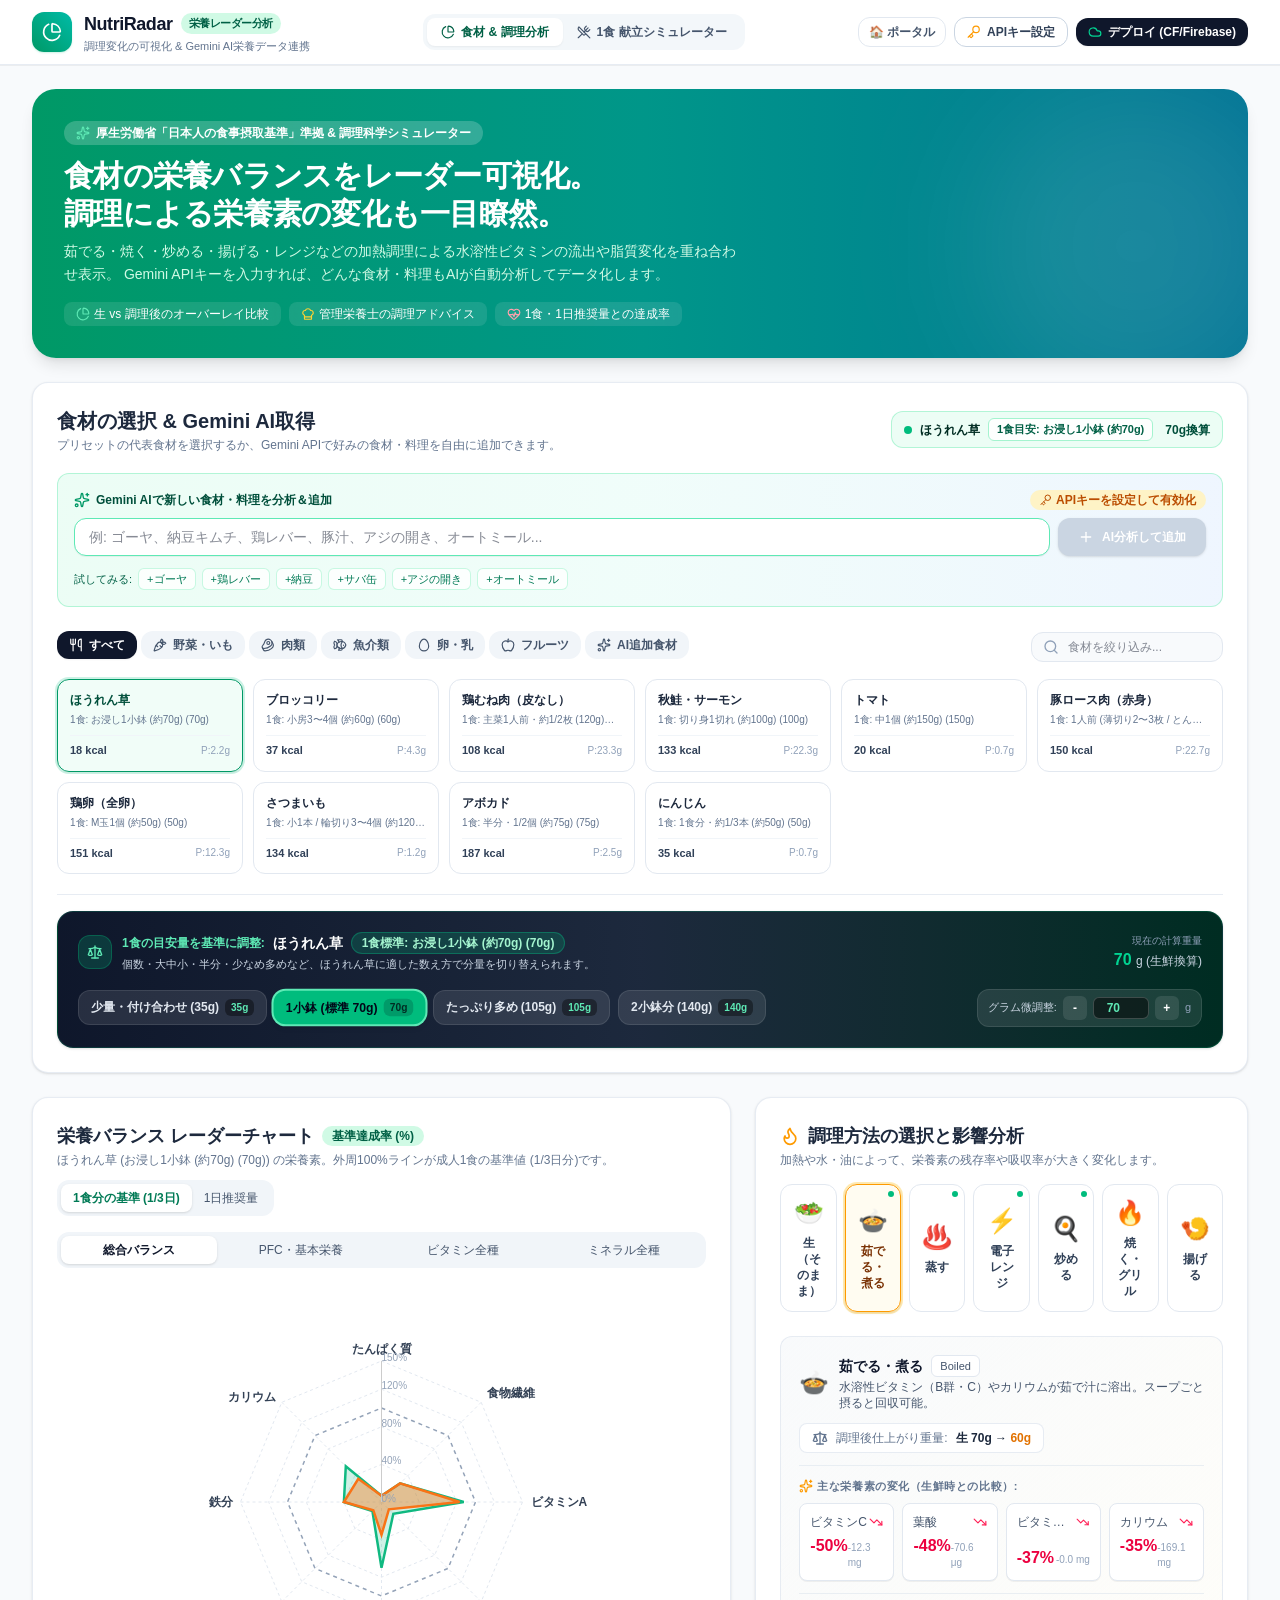
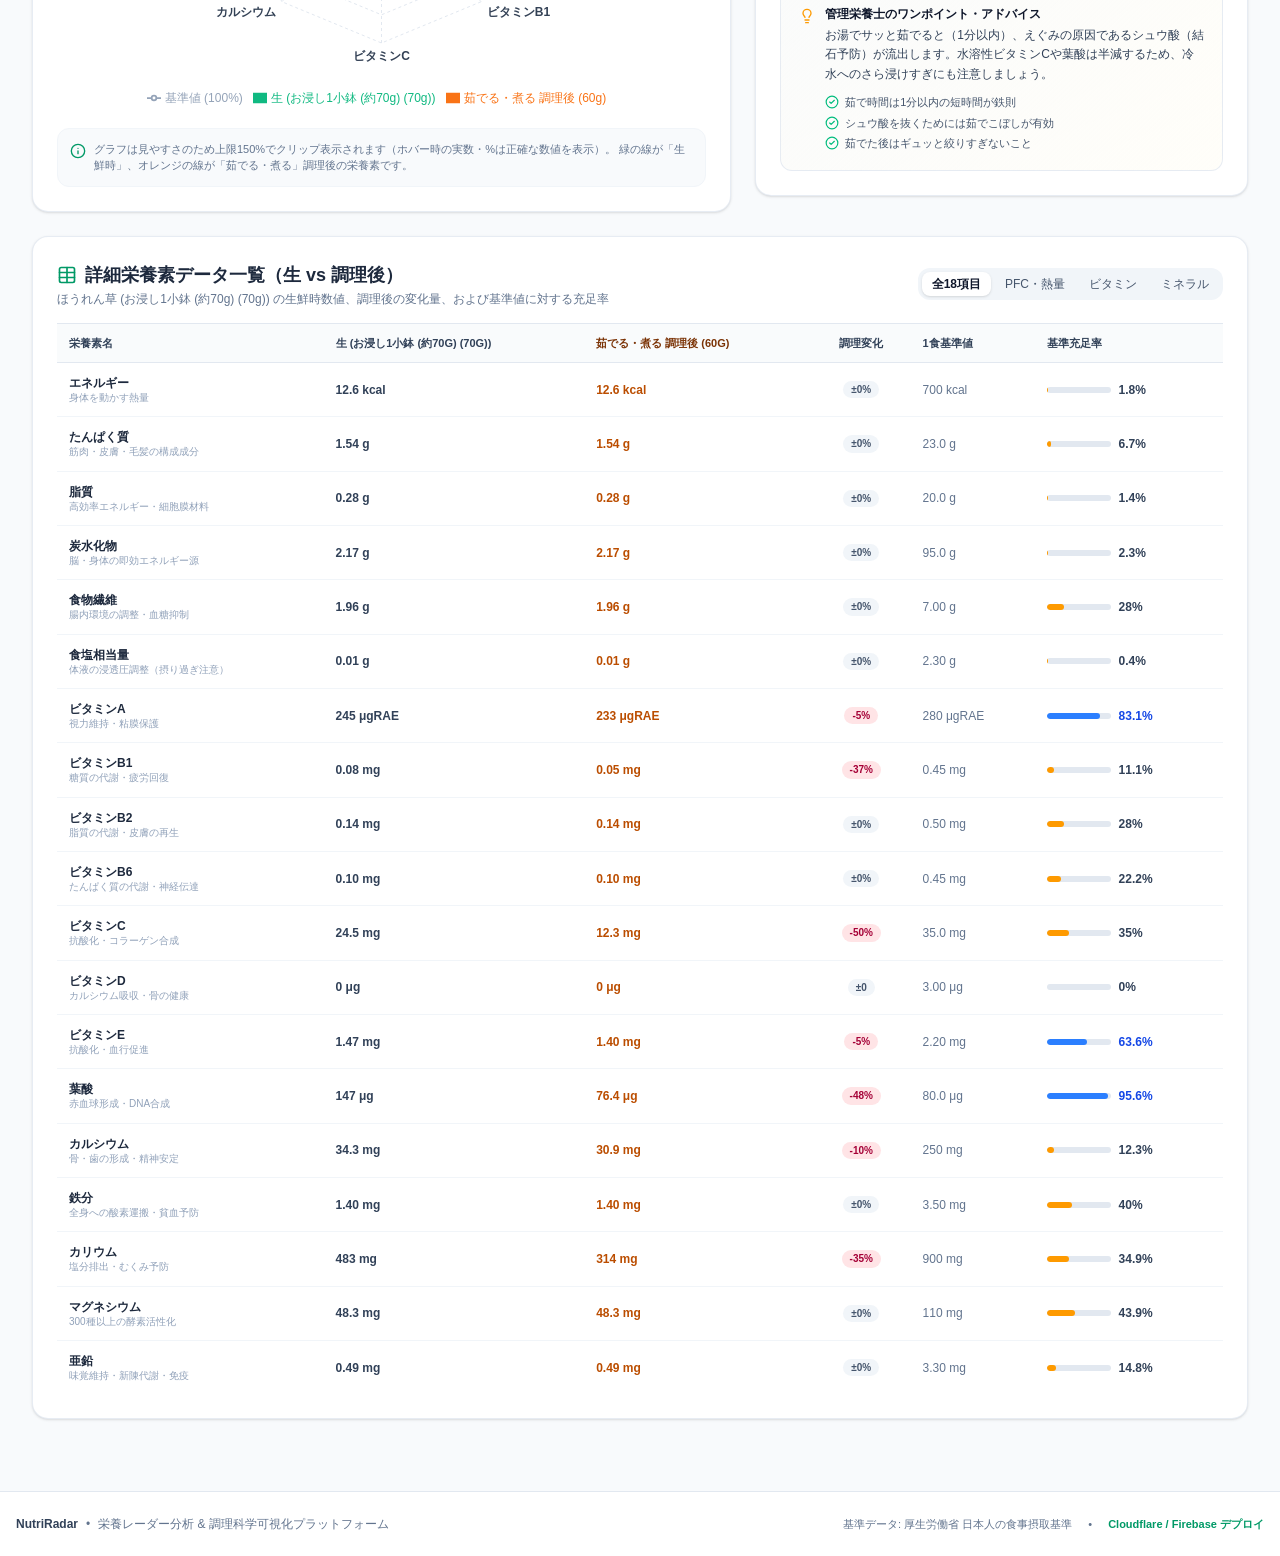
==== commit ed72b501: "feat: AI決定の1食標準量および食品ごとの自然な数え方（個数・大中小・半分・多め少なめ）調整機能" ====
--- a/nutrition-radar/index.html
+++ b/nutrition-radar/index.html
@@ -10,8 +10,8 @@
     <link rel="preconnect" href="https://fonts.googleapis.com">
     <link rel="preconnect" href="https://fonts.gstatic.com" crossorigin>
     <link href="https://fonts.googleapis.com/css2?family=Plus+Jakarta+Sans:wght@400;500;600;700;800&family=Zen+Kaku+Gothic+New:wght@400;500;700;900&display=swap" rel="stylesheet">
-    <script type="module" crossorigin src="./assets/index-DF7Th1Td.js"></script>
-    <link rel="stylesheet" crossorigin href="./assets/index-4xj9yF4t.css">
+    <script type="module" crossorigin src="./assets/index-byp6sm8b.js"></script>
+    <link rel="stylesheet" crossorigin href="./assets/index-CFm5T8N7.css">
   </head>
   <body class="bg-slate-50 text-slate-900 font-sans antialiased">
     <div id="root"></div>
--- a/nutrition-radar/assets/index-CFm5T8N7.css
+++ b/nutrition-radar/assets/index-CFm5T8N7.css
@@ -0,0 +1,2 @@
+/*! tailwindcss v4.3.3 | MIT License | https://tailwindcss.com */
+@layer properties{@supports (((-webkit-hyphens:none)) and (not (margin-trim:inline))) or ((-moz-orient:inline) and (not (color:rgb(from red r g b)))){*,:before,:after,::backdrop{--tw-translate-x:0;--tw-translate-y:0;--tw-translate-z:0;--tw-rotate-x:initial;--tw-rotate-y:initial;--tw-rotate-z:initial;--tw-skew-x:initial;--tw-skew-y:initial;--tw-space-y-reverse:0;--tw-divide-y-reverse:0;--tw-border-style:solid;--tw-gradient-position:initial;--tw-gradient-from:#0000;--tw-gradient-via:#0000;--tw-gradient-to:#0000;--tw-gradient-stops:initial;--tw-gradient-via-stops:initial;--tw-gradient-from-position:0%;--tw-gradient-via-position:50%;--tw-gradient-to-position:100%;--tw-leading:initial;--tw-font-weight:initial;--tw-tracking:initial;--tw-shadow:0 0 #0000;--tw-shadow-color:initial;--tw-shadow-alpha:100%;--tw-inset-shadow:0 0 #0000;--tw-inset-shadow-color:initial;--tw-inset-shadow-alpha:100%;--tw-ring-color:initial;--tw-ring-shadow:0 0 #0000;--tw-inset-ring-color:initial;--tw-inset-ring-shadow:0 0 #0000;--tw-ring-inset:initial;--tw-ring-offset-width:0px;--tw-ring-offset-color:#fff;--tw-ring-offset-shadow:0 0 #0000;--tw-blur:initial;--tw-brightness:initial;--tw-contrast:initial;--tw-grayscale:initial;--tw-hue-rotate:initial;--tw-invert:initial;--tw-opacity:initial;--tw-saturate:initial;--tw-sepia:initial;--tw-drop-shadow:initial;--tw-drop-shadow-color:initial;--tw-drop-shadow-alpha:100%;--tw-drop-shadow-size:initial;--tw-backdrop-blur:initial;--tw-backdrop-brightness:initial;--tw-backdrop-contrast:initial;--tw-backdrop-grayscale:initial;--tw-backdrop-hue-rotate:initial;--tw-backdrop-invert:initial;--tw-backdrop-opacity:initial;--tw-backdrop-saturate:initial;--tw-backdrop-sepia:initial;--tw-duration:initial}}}@layer theme{:root,:host{--font-sans:-apple-system, BlinkMacSystemFont, "Segoe UI", Roboto, "Helvetica Neue", "Noto Sans", Arial, sans-serif, "Apple Color Emoji", "Segoe UI Emoji", "Segoe UI Symbol", "Noto Color Emoji";--font-mono:ui-monospace, SFMono-Regular, Menlo, Monaco, Consolas, "Liberation Mono", "Courier New", monospace;--color-orange-50:oklch(98% .016 73.684);--color-orange-200:oklch(90.1% .076 70.697);--color-orange-300:oklch(83.7% .128 66.29);--color-orange-400:oklch(75% .183 55.934);--color-orange-500:oklch(70.5% .213 47.604);--color-orange-600:oklch(64.6% .222 41.116);--color-orange-900:oklch(40.8% .123 38.172);--color-amber-50:oklch(98.7% .022 95.277);--color-amber-100:oklch(96.2% .059 95.617);--color-amber-200:oklch(92.4% .12 95.746);--color-amber-300:oklch(87.9% .169 91.605);--color-amber-400:oklch(82.8% .189 84.429);--color-amber-500:oklch(76.9% .188 70.08);--color-amber-600:oklch(66.6% .179 58.318);--color-amber-700:oklch(55.5% .163 48.998);--color-amber-800:oklch(47.3% .137 46.201);--color-amber-900:oklch(41.4% .112 45.904);--color-emerald-50:oklch(97.9% .021 166.113);--color-emerald-100:oklch(95% .052 163.051);--color-emerald-200:oklch(90.5% .093 164.15);--color-emerald-300:oklch(84.5% .143 164.978);--color-emerald-400:oklch(76.5% .177 163.223);--color-emerald-500:oklch(69.6% .17 162.48);--color-emerald-600:oklch(59.6% .145 163.225);--color-emerald-700:oklch(50.8% .118 165.612);--color-emerald-800:oklch(43.2% .095 166.913);--color-emerald-900:oklch(37.8% .077 168.94);--color-emerald-950:oklch(26.2% .051 172.552);--color-teal-50:oklch(98.4% .014 180.72);--color-teal-500:oklch(70.4% .14 182.503);--color-teal-600:oklch(60% .118 184.704);--color-cyan-700:oklch(52% .105 223.128);--color-blue-50:oklch(97% .014 254.604);--color-blue-300:oklch(80.9% .105 251.813);--color-blue-400:oklch(70.7% .165 254.624);--color-blue-500:oklch(62.3% .214 259.815);--color-blue-700:oklch(48.8% .243 264.376);--color-purple-100:oklch(94.6% .033 307.174);--color-purple-700:oklch(49.6% .265 301.924);--color-rose-50:oklch(96.9% .015 12.422);--color-rose-100:oklch(94.1% .03 12.58);--color-rose-200:oklch(89.2% .058 10.001);--color-rose-300:oklch(81% .117 11.638);--color-rose-500:oklch(64.5% .246 16.439);--color-rose-600:oklch(58.6% .253 17.585);--color-rose-700:oklch(51.4% .222 16.935);--color-rose-800:oklch(45.5% .188 13.697);--color-slate-50:oklch(98.4% .003 247.858);--color-slate-100:oklch(96.8% .007 247.896);--color-slate-200:oklch(92.9% .013 255.508);--color-slate-300:oklch(86.9% .022 252.894);--color-slate-400:oklch(70.4% .04 256.788);--color-slate-500:oklch(55.4% .046 257.417);--color-slate-600:oklch(44.6% .043 257.281);--color-slate-700:oklch(37.2% .044 257.287);--color-slate-800:oklch(27.9% .041 260.031);--color-slate-900:oklch(20.8% .042 265.755);--color-slate-950:oklch(12.9% .042 264.695);--color-black:#000;--color-white:#fff;--spacing:.25rem;--container-xs:20rem;--container-lg:32rem;--container-xl:36rem;--container-2xl:42rem;--container-7xl:80rem;--text-xs:.75rem;--text-xs--line-height:calc(1 / .75);--text-sm:.875rem;--text-sm--line-height:calc(1.25 / .875);--text-base:1rem;--text-base--line-height:calc(1.5 / 1);--text-lg:1.125rem;--text-lg--line-height:calc(1.75 / 1.125);--text-xl:1.25rem;--text-xl--line-height:calc(1.75 / 1.25);--text-2xl:1.5rem;--text-2xl--line-height:calc(2 / 1.5);--text-3xl:1.875rem;--text-3xl--line-height:calc(2.25 / 1.875);--font-weight-normal:400;--font-weight-medium:500;--font-weight-semibold:600;--font-weight-bold:700;--font-weight-extrabold:800;--tracking-tight:-.025em;--tracking-wider:.05em;--leading-tight:1.25;--leading-relaxed:1.625;--radius-md:.375rem;--radius-lg:.5rem;--radius-xl:.75rem;--radius-2xl:1rem;--radius-3xl:1.5rem;--animate-spin:spin 1s linear infinite;--animate-pulse:pulse 2s cubic-bezier(.4, 0, .6, 1) infinite;--blur-xs:4px;--blur-sm:8px;--blur-md:12px;--blur-3xl:64px;--default-transition-duration:.15s;--default-transition-timing-function:cubic-bezier(.4, 0, .2, 1);--default-font-family:var(--font-sans);--default-mono-font-family:var(--font-mono)}}@layer base{*,:after,:before,::backdrop{box-sizing:border-box;border:0 solid;margin:0;padding:0}::file-selector-button{box-sizing:border-box;border:0 solid;margin:0;padding:0}html,:host{-webkit-text-size-adjust:100%;tab-size:4;line-height:1.5;font-family:var(--default-font-family,-apple-system, BlinkMacSystemFont, "Segoe UI", Roboto, "Helvetica Neue", "Noto Sans", Arial, sans-serif, "Apple Color Emoji", "Segoe UI Emoji", "Segoe UI Symbol", "Noto Color Emoji");font-feature-settings:var(--default-font-feature-settings,normal);font-variation-settings:var(--default-font-variation-settings,normal);-webkit-tap-highlight-color:transparent}hr{height:0;color:inherit;border-top-width:1px}abbr:where([title]){-webkit-text-decoration:underline dotted;text-decoration:underline dotted}h1,h2,h3,h4,h5,h6{font-size:inherit;font-weight:inherit}a{color:inherit;-webkit-text-decoration:inherit;-webkit-text-decoration:inherit;-webkit-text-decoration:inherit;-webkit-text-decoration:inherit;text-decoration:inherit}b,strong{font-weight:bolder}code,kbd,samp,pre{font-family:var(--default-mono-font-family,ui-monospace, SFMono-Regular, Menlo, Monaco, Consolas, "Liberation Mono", "Courier New", monospace);font-feature-settings:var(--default-mono-font-feature-settings,normal);font-variation-settings:var(--default-mono-font-variation-settings,normal);font-size:1em}small{font-size:80%}sub,sup{vertical-align:baseline;font-size:75%;line-height:0;position:relative}sub{bottom:-.25em}sup{top:-.5em}table{text-indent:0;border-color:inherit;border-collapse:collapse}:-moz-focusring:where(:not(iframe)){outline:auto}progress{vertical-align:baseline}summary{display:list-item}ol,ul,menu{list-style:none}img,svg,video,canvas,audio,iframe,embed,object{vertical-align:middle;display:block}img,video{max-width:100%;height:auto}button,input,select,optgroup,textarea{font:inherit;font-feature-settings:inherit;font-variation-settings:inherit;letter-spacing:inherit;color:inherit;opacity:1;background-color:#0000;border-radius:0}::file-selector-button{font:inherit;font-feature-settings:inherit;font-variation-settings:inherit;letter-spacing:inherit;color:inherit;opacity:1;background-color:#0000;border-radius:0}:where(select:is([multiple],[size])) optgroup{font-weight:bolder}:where(select:is([multiple],[size])) optgroup option{padding-inline-start:20px}::file-selector-button{margin-inline-end:4px}::placeholder{opacity:1}@supports (not ((-webkit-appearance:-apple-pay-button))) or (contain-intrinsic-size:1px){::placeholder{color:currentColor}@supports (color:color-mix(in lab, red, red)){::placeholder{color:color-mix(in oklab, currentcolor 50%, transparent)}}}textarea{resize:vertical}::-webkit-search-decoration{-webkit-appearance:none}::-webkit-date-and-time-value{min-height:1lh;text-align:inherit}::-webkit-datetime-edit{display:inline-flex}::-webkit-datetime-edit-fields-wrapper{padding:0}::-webkit-datetime-edit{padding-block:0}::-webkit-datetime-edit-year-field{padding-block:0}::-webkit-datetime-edit-month-field{padding-block:0}::-webkit-datetime-edit-day-field{padding-block:0}::-webkit-datetime-edit-hour-field{padding-block:0}::-webkit-datetime-edit-minute-field{padding-block:0}::-webkit-datetime-edit-second-field{padding-block:0}::-webkit-datetime-edit-millisecond-field{padding-block:0}::-webkit-datetime-edit-meridiem-field{padding-block:0}::-webkit-calendar-picker-indicator{line-height:1}:-moz-ui-invalid{box-shadow:none}button,input:where([type=button],[type=reset],[type=submit]){appearance:button}::file-selector-button{appearance:button}::-webkit-inner-spin-button{height:auto}::-webkit-outer-spin-button{height:auto}[hidden]:where(:not([hidden=until-found])){display:none!important}body{background-color:var(--color-slate-50);min-height:100vh;color:var(--color-slate-900);-webkit-font-smoothing:antialiased;-moz-osx-font-smoothing:grayscale}body ::selection{background-color:var(--color-emerald-200)}body::selection{background-color:var(--color-emerald-200)}body ::selection{color:var(--color-emerald-900)}body::selection{color:var(--color-emerald-900)}body{font-family:-apple-system,BlinkMacSystemFont,Segoe UI,Roboto,Helvetica Neue,Arial,Noto Sans,sans-serif,Apple Color Emoji,Segoe UI Emoji}}@layer components;@layer utilities{.pointer-events-none{pointer-events:none}.absolute{position:absolute}.fixed{position:fixed}.relative{position:relative}.sticky{position:sticky}.inset-0{inset:0}.top-0{top:0}.top-1\.5{top:calc(var(--spacing) * 1.5)}.top-1\/2{top:50%}.right-0{right:0}.right-1\.5{right:calc(var(--spacing) * 1.5)}.bottom-0{bottom:0}.left-3{left:calc(var(--spacing) * 3)}.z-10{z-index:10}.z-40{z-index:40}.z-50{z-index:50}.mx-auto{margin-inline:auto}.my-2{margin-block:calc(var(--spacing) * 2)}.mt-0\.5{margin-top:calc(var(--spacing) * .5)}.mt-1{margin-top:var(--spacing)}.mt-1\.5{margin-top:calc(var(--spacing) * 1.5)}.mt-2{margin-top:calc(var(--spacing) * 2)}.mt-2\.5{margin-top:calc(var(--spacing) * 2.5)}.mt-4{margin-top:calc(var(--spacing) * 4)}.mt-5{margin-top:calc(var(--spacing) * 5)}.mt-6{margin-top:calc(var(--spacing) * 6)}.mt-12{margin-top:calc(var(--spacing) * 12)}.mb-1{margin-bottom:var(--spacing)}.mb-1\.5{margin-bottom:calc(var(--spacing) * 1.5)}.mb-2{margin-bottom:calc(var(--spacing) * 2)}.mb-3{margin-bottom:calc(var(--spacing) * 3)}.mb-4{margin-bottom:calc(var(--spacing) * 4)}.mb-5{margin-bottom:calc(var(--spacing) * 5)}.mb-6{margin-bottom:calc(var(--spacing) * 6)}.ml-1{margin-left:var(--spacing)}.ml-auto{margin-left:auto}.line-clamp-1{-webkit-line-clamp:1;-webkit-box-orient:vertical;display:-webkit-box;overflow:hidden}.line-clamp-2{-webkit-line-clamp:2;-webkit-box-orient:vertical;display:-webkit-box;overflow:hidden}.block{display:block}.contents{display:contents}.flex{display:flex}.grid{display:grid}.hidden{display:none}.inline-block{display:inline-block}.inline-flex{display:inline-flex}.h-1\.5{height:calc(var(--spacing) * 1.5)}.h-2{height:calc(var(--spacing) * 2)}.h-2\.5{height:calc(var(--spacing) * 2.5)}.h-3{height:calc(var(--spacing) * 3)}.h-3\.5{height:calc(var(--spacing) * 3.5)}.h-4{height:calc(var(--spacing) * 4)}.h-5{height:calc(var(--spacing) * 5)}.h-6{height:calc(var(--spacing) * 6)}.h-10{height:calc(var(--spacing) * 10)}.h-16{height:calc(var(--spacing) * 16)}.h-80{height:calc(var(--spacing) * 80)}.h-\[380px\]{height:380px}.h-full{height:100%}.max-h-\[75vh\]{max-height:75vh}.max-h-\[360px\]{max-height:360px}.min-h-screen{min-height:100vh}.w-1\.5{width:calc(var(--spacing) * 1.5)}.w-2{width:calc(var(--spacing) * 2)}.w-2\.5{width:calc(var(--spacing) * 2.5)}.w-3{width:calc(var(--spacing) * 3)}.w-3\.5{width:calc(var(--spacing) * 3.5)}.w-4{width:calc(var(--spacing) * 4)}.w-5{width:calc(var(--spacing) * 5)}.w-6{width:calc(var(--spacing) * 6)}.w-10{width:calc(var(--spacing) * 10)}.w-14{width:calc(var(--spacing) * 14)}.w-16{width:calc(var(--spacing) * 16)}.w-80{width:calc(var(--spacing) * 80)}.w-full{width:100%}.max-w-2xl{max-width:var(--container-2xl)}.max-w-7xl{max-width:var(--container-7xl)}.max-w-full{max-width:100%}.max-w-lg{max-width:var(--container-lg)}.max-w-xl{max-width:var(--container-xl)}.max-w-xs{max-width:var(--container-xs)}.min-w-0{min-width:0}.flex-1{flex:1}.shrink-0{flex-shrink:0}.translate-x-12{--tw-translate-x:calc(var(--spacing) * 12);translate:var(--tw-translate-x) var(--tw-translate-y)}.-translate-y-1\/2{--tw-translate-y:calc(calc(1 / 2 * 100%) * -1);translate:var(--tw-translate-x) var(--tw-translate-y)}.translate-y-12{--tw-translate-y:calc(var(--spacing) * 12);translate:var(--tw-translate-x) var(--tw-translate-y)}.scale-\[1\.02\]{scale:1.02}.transform{transform:var(--tw-rotate-x,) var(--tw-rotate-y,) var(--tw-rotate-z,) var(--tw-skew-x,) var(--tw-skew-y,)}.animate-pulse{animation:var(--animate-pulse)}.animate-spin{animation:var(--animate-spin)}.cursor-pointer{cursor:pointer}.grid-cols-1{grid-template-columns:repeat(1,minmax(0,1fr))}.grid-cols-2{grid-template-columns:repeat(2,minmax(0,1fr))}.grid-cols-3{grid-template-columns:repeat(3,minmax(0,1fr))}.grid-cols-4{grid-template-columns:repeat(4,minmax(0,1fr))}.flex-col{flex-direction:column}.flex-wrap{flex-wrap:wrap}.items-baseline{align-items:baseline}.items-center{align-items:center}.items-start{align-items:flex-start}.justify-between{justify-content:space-between}.justify-center{justify-content:center}.justify-end{justify-content:flex-end}.gap-1{gap:var(--spacing)}.gap-1\.5{gap:calc(var(--spacing) * 1.5)}.gap-2{gap:calc(var(--spacing) * 2)}.gap-2\.5{gap:calc(var(--spacing) * 2.5)}.gap-3{gap:calc(var(--spacing) * 3)}.gap-4{gap:calc(var(--spacing) * 4)}.gap-6{gap:calc(var(--spacing) * 6)}:where(.space-y-1>:not(:last-child)){--tw-space-y-reverse:0;margin-block-start:calc(var(--spacing) * var(--tw-space-y-reverse));margin-block-end:calc(var(--spacing) * calc(1 - var(--tw-space-y-reverse)))}:where(.space-y-1\.5>:not(:last-child)){--tw-space-y-reverse:0;margin-block-start:calc(calc(var(--spacing) * 1.5) * var(--tw-space-y-reverse));margin-block-end:calc(calc(var(--spacing) * 1.5) * calc(1 - var(--tw-space-y-reverse)))}:where(.space-y-2>:not(:last-child)){--tw-space-y-reverse:0;margin-block-start:calc(calc(var(--spacing) * 2) * var(--tw-space-y-reverse));margin-block-end:calc(calc(var(--spacing) * 2) * calc(1 - var(--tw-space-y-reverse)))}:where(.space-y-2\.5>:not(:last-child)){--tw-space-y-reverse:0;margin-block-start:calc(calc(var(--spacing) * 2.5) * var(--tw-space-y-reverse));margin-block-end:calc(calc(var(--spacing) * 2.5) * calc(1 - var(--tw-space-y-reverse)))}:where(.space-y-3>:not(:last-child)){--tw-space-y-reverse:0;margin-block-start:calc(calc(var(--spacing) * 3) * var(--tw-space-y-reverse));margin-block-end:calc(calc(var(--spacing) * 3) * calc(1 - var(--tw-space-y-reverse)))}:where(.space-y-4>:not(:last-child)){--tw-space-y-reverse:0;margin-block-start:calc(calc(var(--spacing) * 4) * var(--tw-space-y-reverse));margin-block-end:calc(calc(var(--spacing) * 4) * calc(1 - var(--tw-space-y-reverse)))}:where(.space-y-6>:not(:last-child)){--tw-space-y-reverse:0;margin-block-start:calc(calc(var(--spacing) * 6) * var(--tw-space-y-reverse));margin-block-end:calc(calc(var(--spacing) * 6) * calc(1 - var(--tw-space-y-reverse)))}:where(.divide-y>:not(:last-child)){--tw-divide-y-reverse:0;border-bottom-style:var(--tw-border-style);border-top-style:var(--tw-border-style);border-top-width:calc(1px * var(--tw-divide-y-reverse));border-bottom-width:calc(1px * calc(1 - var(--tw-divide-y-reverse)))}:where(.divide-slate-100>:not(:last-child)){border-color:var(--color-slate-100)}.truncate{text-overflow:ellipsis;white-space:nowrap;overflow:hidden}.overflow-hidden{overflow:hidden}.overflow-x-auto{overflow-x:auto}.overflow-y-auto{overflow-y:auto}.rounded{border-radius:.25rem}.rounded-2xl{border-radius:var(--radius-2xl)}.rounded-3xl{border-radius:var(--radius-3xl)}.rounded-full{border-radius:2147483647px}.rounded-lg{border-radius:var(--radius-lg)}.rounded-md{border-radius:var(--radius-md)}.rounded-xl{border-radius:var(--radius-xl)}.border{border-style:var(--tw-border-style);border-width:1px}.border-2{border-style:var(--tw-border-style);border-width:2px}.border-y{border-block-style:var(--tw-border-style);border-block-width:1px}.border-t{border-top-style:var(--tw-border-style);border-top-width:1px}.border-b{border-bottom-style:var(--tw-border-style);border-bottom-width:1px}.border-dashed{--tw-border-style:dashed;border-style:dashed}.border-amber-200{border-color:var(--color-amber-200)}.border-amber-500{border-color:var(--color-amber-500)}.border-emerald-200{border-color:var(--color-emerald-200)}.border-emerald-200\/60{border-color:#a4f4cf99}@supports (color:color-mix(in lab, red, red)){.border-emerald-200\/60{border-color:color-mix(in oklab, var(--color-emerald-200) 60%, transparent)}}.border-emerald-200\/80{border-color:#a4f4cfcc}@supports (color:color-mix(in lab, red, red)){.border-emerald-200\/80{border-color:color-mix(in oklab, var(--color-emerald-200) 80%, transparent)}}.border-emerald-300{border-color:var(--color-emerald-300)}.border-emerald-400\/30{border-color:#00d2944d}@supports (color:color-mix(in lab, red, red)){.border-emerald-400\/30{border-color:color-mix(in oklab, var(--color-emerald-400) 30%, transparent)}}.border-emerald-500\/20{border-color:#00bb7f33}@supports (color:color-mix(in lab, red, red)){.border-emerald-500\/20{border-color:color-mix(in oklab, var(--color-emerald-500) 20%, transparent)}}.border-emerald-500\/30{border-color:#00bb7f4d}@supports (color:color-mix(in lab, red, red)){.border-emerald-500\/30{border-color:color-mix(in oklab, var(--color-emerald-500) 30%, transparent)}}.border-emerald-600{border-color:var(--color-emerald-600)}.border-orange-200{border-color:var(--color-orange-200)}.border-rose-200{border-color:var(--color-rose-200)}.border-slate-100{border-color:var(--color-slate-100)}.border-slate-200{border-color:var(--color-slate-200)}.border-slate-200\/70{border-color:#e2e8f0b3}@supports (color:color-mix(in lab, red, red)){.border-slate-200\/70{border-color:color-mix(in oklab, var(--color-slate-200) 70%, transparent)}}.border-slate-200\/80{border-color:#e2e8f0cc}@supports (color:color-mix(in lab, red, red)){.border-slate-200\/80{border-color:color-mix(in oklab, var(--color-slate-200) 80%, transparent)}}.border-slate-200\/90{border-color:#e2e8f0e6}@supports (color:color-mix(in lab, red, red)){.border-slate-200\/90{border-color:color-mix(in oklab, var(--color-slate-200) 90%, transparent)}}.border-slate-300{border-color:var(--color-slate-300)}.border-slate-700{border-color:var(--color-slate-700)}.border-slate-700\/80{border-color:#314158cc}@supports (color:color-mix(in lab, red, red)){.border-slate-700\/80{border-color:color-mix(in oklab, var(--color-slate-700) 80%, transparent)}}.border-slate-800{border-color:var(--color-slate-800)}.border-white\/10{border-color:#ffffff1a}@supports (color:color-mix(in lab, red, red)){.border-white\/10{border-color:color-mix(in oklab, var(--color-white) 10%, transparent)}}.border-white\/20{border-color:#fff3}@supports (color:color-mix(in lab, red, red)){.border-white\/20{border-color:color-mix(in oklab, var(--color-white) 20%, transparent)}}.bg-amber-50{background-color:var(--color-amber-50)}.bg-amber-50\/70{background-color:#fffbebb3}@supports (color:color-mix(in lab, red, red)){.bg-amber-50\/70{background-color:color-mix(in oklab, var(--color-amber-50) 70%, transparent)}}.bg-amber-100{background-color:var(--color-amber-100)}.bg-amber-500{background-color:var(--color-amber-500)}.bg-black\/40{background-color:#0006}@supports (color:color-mix(in lab, red, red)){.bg-black\/40{background-color:color-mix(in oklab, var(--color-black) 40%, transparent)}}.bg-black\/50{background-color:#00000080}@supports (color:color-mix(in lab, red, red)){.bg-black\/50{background-color:color-mix(in oklab, var(--color-black) 50%, transparent)}}.bg-blue-500{background-color:var(--color-blue-500)}.bg-emerald-50{background-color:var(--color-emerald-50)}.bg-emerald-50\/70{background-color:#ecfdf5b3}@supports (color:color-mix(in lab, red, red)){.bg-emerald-50\/70{background-color:color-mix(in oklab, var(--color-emerald-50) 70%, transparent)}}.bg-emerald-100{background-color:var(--color-emerald-100)}.bg-emerald-500{background-color:var(--color-emerald-500)}.bg-emerald-500\/20{background-color:#00bb7f33}@supports (color:color-mix(in lab, red, red)){.bg-emerald-500\/20{background-color:color-mix(in oklab, var(--color-emerald-500) 20%, transparent)}}.bg-emerald-600{background-color:var(--color-emerald-600)}.bg-emerald-900\/30{background-color:#004e3b4d}@supports (color:color-mix(in lab, red, red)){.bg-emerald-900\/30{background-color:color-mix(in oklab, var(--color-emerald-900) 30%, transparent)}}.bg-orange-50{background-color:var(--color-orange-50)}.bg-purple-100{background-color:var(--color-purple-100)}.bg-rose-50{background-color:var(--color-rose-50)}.bg-rose-100{background-color:var(--color-rose-100)}.bg-slate-50{background-color:var(--color-slate-50)}.bg-slate-50\/80{background-color:#f8fafccc}@supports (color:color-mix(in lab, red, red)){.bg-slate-50\/80{background-color:color-mix(in oklab, var(--color-slate-50) 80%, transparent)}}.bg-slate-100{background-color:var(--color-slate-100)}.bg-slate-100\/70{background-color:#f1f5f9b3}@supports (color:color-mix(in lab, red, red)){.bg-slate-100\/70{background-color:color-mix(in oklab, var(--color-slate-100) 70%, transparent)}}.bg-slate-100\/80{background-color:#f1f5f9cc}@supports (color:color-mix(in lab, red, red)){.bg-slate-100\/80{background-color:color-mix(in oklab, var(--color-slate-100) 80%, transparent)}}.bg-slate-200{background-color:var(--color-slate-200)}.bg-slate-900{background-color:var(--color-slate-900)}.bg-slate-900\/50{background-color:#0f172b80}@supports (color:color-mix(in lab, red, red)){.bg-slate-900\/50{background-color:color-mix(in oklab, var(--color-slate-900) 50%, transparent)}}.bg-slate-900\/95{background-color:#0f172bf2}@supports (color:color-mix(in lab, red, red)){.bg-slate-900\/95{background-color:color-mix(in oklab, var(--color-slate-900) 95%, transparent)}}.bg-white{background-color:var(--color-white)}.bg-white\/10{background-color:#ffffff1a}@supports (color:color-mix(in lab, red, red)){.bg-white\/10{background-color:color-mix(in oklab, var(--color-white) 10%, transparent)}}.bg-white\/20{background-color:#fff3}@supports (color:color-mix(in lab, red, red)){.bg-white\/20{background-color:color-mix(in oklab, var(--color-white) 20%, transparent)}}.bg-white\/80{background-color:#fffc}@supports (color:color-mix(in lab, red, red)){.bg-white\/80{background-color:color-mix(in oklab, var(--color-white) 80%, transparent)}}.bg-white\/90{background-color:#ffffffe6}@supports (color:color-mix(in lab, red, red)){.bg-white\/90{background-color:color-mix(in oklab, var(--color-white) 90%, transparent)}}.bg-gradient-to-br{--tw-gradient-position:to bottom right in oklab;background-image:linear-gradient(var(--tw-gradient-stops))}.bg-gradient-to-r{--tw-gradient-position:to right in oklab;background-image:linear-gradient(var(--tw-gradient-stops))}.bg-gradient-to-tr{--tw-gradient-position:to top right in oklab;background-image:linear-gradient(var(--tw-gradient-stops))}.from-emerald-50{--tw-gradient-from:var(--color-emerald-50);--tw-gradient-stops:var(--tw-gradient-via-stops,var(--tw-gradient-position), var(--tw-gradient-from) var(--tw-gradient-from-position), var(--tw-gradient-to) var(--tw-gradient-to-position))}.from-emerald-600{--tw-gradient-from:var(--color-emerald-600);--tw-gradient-stops:var(--tw-gradient-via-stops,var(--tw-gradient-position), var(--tw-gradient-from) var(--tw-gradient-from-position), var(--tw-gradient-to) var(--tw-gradient-to-position))}.from-slate-50{--tw-gradient-from:var(--color-slate-50);--tw-gradient-stops:var(--tw-gradient-via-stops,var(--tw-gradient-position), var(--tw-gradient-from) var(--tw-gradient-from-position), var(--tw-gradient-to) var(--tw-gradient-to-position))}.from-slate-900{--tw-gradient-from:var(--color-slate-900);--tw-gradient-stops:var(--tw-gradient-via-stops,var(--tw-gradient-position), var(--tw-gradient-from) var(--tw-gradient-from-position), var(--tw-gradient-to) var(--tw-gradient-to-position))}.via-slate-800{--tw-gradient-via:var(--color-slate-800);--tw-gradient-via-stops:var(--tw-gradient-position), var(--tw-gradient-from) var(--tw-gradient-from-position), var(--tw-gradient-via) var(--tw-gradient-via-position), var(--tw-gradient-to) var(--tw-gradient-to-position);--tw-gradient-stops:var(--tw-gradient-via-stops)}.via-teal-50{--tw-gradient-via:var(--color-teal-50);--tw-gradient-via-stops:var(--tw-gradient-position), var(--tw-gradient-from) var(--tw-gradient-from-position), var(--tw-gradient-via) var(--tw-gradient-via-position), var(--tw-gradient-to) var(--tw-gradient-to-position);--tw-gradient-stops:var(--tw-gradient-via-stops)}.via-teal-600{--tw-gradient-via:var(--color-teal-600);--tw-gradient-via-stops:var(--tw-gradient-position), var(--tw-gradient-from) var(--tw-gradient-from-position), var(--tw-gradient-via) var(--tw-gradient-via-position), var(--tw-gradient-to) var(--tw-gradient-to-position);--tw-gradient-stops:var(--tw-gradient-via-stops)}.to-amber-50\/30{--tw-gradient-to:#fffbeb4d}@supports (color:color-mix(in lab, red, red)){.to-amber-50\/30{--tw-gradient-to:color-mix(in oklab, var(--color-amber-50) 30%, transparent)}}.to-amber-50\/30{--tw-gradient-stops:var(--tw-gradient-via-stops,var(--tw-gradient-position), var(--tw-gradient-from) var(--tw-gradient-from-position), var(--tw-gradient-to) var(--tw-gradient-to-position))}.to-blue-50{--tw-gradient-to:var(--color-blue-50);--tw-gradient-stops:var(--tw-gradient-via-stops,var(--tw-gradient-position), var(--tw-gradient-from) var(--tw-gradient-from-position), var(--tw-gradient-to) var(--tw-gradient-to-position))}.to-cyan-700{--tw-gradient-to:var(--color-cyan-700);--tw-gradient-stops:var(--tw-gradient-via-stops,var(--tw-gradient-position), var(--tw-gradient-from) var(--tw-gradient-from-position), var(--tw-gradient-to) var(--tw-gradient-to-position))}.to-emerald-950{--tw-gradient-to:var(--color-emerald-950);--tw-gradient-stops:var(--tw-gradient-via-stops,var(--tw-gradient-position), var(--tw-gradient-from) var(--tw-gradient-from-position), var(--tw-gradient-to) var(--tw-gradient-to-position))}.to-teal-500{--tw-gradient-to:var(--color-teal-500);--tw-gradient-stops:var(--tw-gradient-via-stops,var(--tw-gradient-position), var(--tw-gradient-from) var(--tw-gradient-from-position), var(--tw-gradient-to) var(--tw-gradient-to-position))}.to-teal-600{--tw-gradient-to:var(--color-teal-600);--tw-gradient-stops:var(--tw-gradient-via-stops,var(--tw-gradient-position), var(--tw-gradient-from) var(--tw-gradient-from-position), var(--tw-gradient-to) var(--tw-gradient-to-position))}.p-1{padding:var(--spacing)}.p-1\.5{padding:calc(var(--spacing) * 1.5)}.p-2{padding:calc(var(--spacing) * 2)}.p-2\.5{padding:calc(var(--spacing) * 2.5)}.p-3{padding:calc(var(--spacing) * 3)}.p-3\.5{padding:calc(var(--spacing) * 3.5)}.p-4{padding:calc(var(--spacing) * 4)}.p-4\.5{padding:calc(var(--spacing) * 4.5)}.p-6{padding:calc(var(--spacing) * 6)}.p-8{padding:calc(var(--spacing) * 8)}.px-1{padding-inline:var(--spacing)}.px-1\.5{padding-inline:calc(var(--spacing) * 1.5)}.px-2{padding-inline:calc(var(--spacing) * 2)}.px-2\.5{padding-inline:calc(var(--spacing) * 2.5)}.px-3{padding-inline:calc(var(--spacing) * 3)}.px-3\.5{padding-inline:calc(var(--spacing) * 3.5)}.px-4{padding-inline:calc(var(--spacing) * 4)}.px-5{padding-inline:calc(var(--spacing) * 5)}.px-6{padding-inline:calc(var(--spacing) * 6)}.py-0\.5{padding-block:calc(var(--spacing) * .5)}.py-1{padding-block:var(--spacing)}.py-1\.5{padding-block:calc(var(--spacing) * 1.5)}.py-2{padding-block:calc(var(--spacing) * 2)}.py-2\.5{padding-block:calc(var(--spacing) * 2.5)}.py-3{padding-block:calc(var(--spacing) * 3)}.py-3\.5{padding-block:calc(var(--spacing) * 3.5)}.py-4\.5{padding-block:calc(var(--spacing) * 4.5)}.py-6{padding-block:calc(var(--spacing) * 6)}.pt-1{padding-top:var(--spacing)}.pt-1\.5{padding-top:calc(var(--spacing) * 1.5)}.pt-2{padding-top:calc(var(--spacing) * 2)}.pt-3{padding-top:calc(var(--spacing) * 3)}.pt-4{padding-top:calc(var(--spacing) * 4)}.pr-1{padding-right:var(--spacing)}.pr-3{padding-right:calc(var(--spacing) * 3)}.pb-1{padding-bottom:var(--spacing)}.pb-1\.5{padding-bottom:calc(var(--spacing) * 1.5)}.pb-3{padding-bottom:calc(var(--spacing) * 3)}.pb-4{padding-bottom:calc(var(--spacing) * 4)}.pl-9{padding-left:calc(var(--spacing) * 9)}.text-center{text-align:center}.text-left{text-align:left}.text-right{text-align:right}.font-mono{font-family:var(--font-mono)}.font-sans{font-family:var(--font-sans)}.text-2xl{font-size:var(--text-2xl);line-height:var(--tw-leading,var(--text-2xl--line-height))}.text-base{font-size:var(--text-base);line-height:var(--tw-leading,var(--text-base--line-height))}.text-lg{font-size:var(--text-lg);line-height:var(--tw-leading,var(--text-lg--line-height))}.text-sm{font-size:var(--text-sm);line-height:var(--tw-leading,var(--text-sm--line-height))}.text-xl{font-size:var(--text-xl);line-height:var(--tw-leading,var(--text-xl--line-height))}.text-xs{font-size:var(--text-xs);line-height:var(--tw-leading,var(--text-xs--line-height))}.text-\[10px\]{font-size:10px}.text-\[11px\]{font-size:11px}.leading-relaxed{--tw-leading:var(--leading-relaxed);line-height:var(--leading-relaxed)}.leading-tight{--tw-leading:var(--leading-tight);line-height:var(--leading-tight)}.font-bold{--tw-font-weight:var(--font-weight-bold);font-weight:var(--font-weight-bold)}.font-extrabold{--tw-font-weight:var(--font-weight-extrabold);font-weight:var(--font-weight-extrabold)}.font-medium{--tw-font-weight:var(--font-weight-medium);font-weight:var(--font-weight-medium)}.font-normal{--tw-font-weight:var(--font-weight-normal);font-weight:var(--font-weight-normal)}.font-semibold{--tw-font-weight:var(--font-weight-semibold);font-weight:var(--font-weight-semibold)}.tracking-tight{--tw-tracking:var(--tracking-tight);letter-spacing:var(--tracking-tight)}.tracking-wider{--tw-tracking:var(--tracking-wider);letter-spacing:var(--tracking-wider)}.break-all{word-break:break-all}.whitespace-pre-wrap{white-space:pre-wrap}.text-amber-300{color:var(--color-amber-300)}.text-amber-400{color:var(--color-amber-400)}.text-amber-500{color:var(--color-amber-500)}.text-amber-600{color:var(--color-amber-600)}.text-amber-700{color:var(--color-amber-700)}.text-amber-800{color:var(--color-amber-800)}.text-amber-900{color:var(--color-amber-900)}.text-blue-300{color:var(--color-blue-300)}.text-blue-400{color:var(--color-blue-400)}.text-blue-700{color:var(--color-blue-700)}.text-emerald-100{color:var(--color-emerald-100)}.text-emerald-200{color:var(--color-emerald-200)}.text-emerald-300{color:var(--color-emerald-300)}.text-emerald-400{color:var(--color-emerald-400)}.text-emerald-500{color:var(--color-emerald-500)}.text-emerald-600{color:var(--color-emerald-600)}.text-emerald-700{color:var(--color-emerald-700)}.text-emerald-800{color:var(--color-emerald-800)}.text-emerald-900{color:var(--color-emerald-900)}.text-emerald-950{color:var(--color-emerald-950)}.text-orange-300{color:var(--color-orange-300)}.text-orange-400{color:var(--color-orange-400)}.text-orange-500{color:var(--color-orange-500)}.text-orange-600{color:var(--color-orange-600)}.text-orange-900{color:var(--color-orange-900)}.text-purple-700{color:var(--color-purple-700)}.text-rose-300{color:var(--color-rose-300)}.text-rose-500{color:var(--color-rose-500)}.text-rose-600{color:var(--color-rose-600)}.text-rose-800{color:var(--color-rose-800)}.text-slate-200{color:var(--color-slate-200)}.text-slate-300{color:var(--color-slate-300)}.text-slate-400{color:var(--color-slate-400)}.text-slate-500{color:var(--color-slate-500)}.text-slate-600{color:var(--color-slate-600)}.text-slate-700{color:var(--color-slate-700)}.text-slate-800{color:var(--color-slate-800)}.text-slate-900{color:var(--color-slate-900)}.text-slate-950{color:var(--color-slate-950)}.text-white{color:var(--color-white)}.text-white\/80{color:#fffc}@supports (color:color-mix(in lab, red, red)){.text-white\/80{color:color-mix(in oklab, var(--color-white) 80%, transparent)}}.uppercase{text-transform:uppercase}.antialiased{-webkit-font-smoothing:antialiased;-moz-osx-font-smoothing:grayscale}.opacity-0{opacity:0}.shadow-2xl{--tw-shadow:0 25px 50px -12px var(--tw-shadow-color,#00000040);box-shadow:var(--tw-inset-shadow), var(--tw-inset-ring-shadow), var(--tw-ring-offset-shadow), var(--tw-ring-shadow), var(--tw-shadow)}.shadow-2xs{--tw-shadow:0 1px var(--tw-shadow-color,#0000000d);box-shadow:var(--tw-inset-shadow), var(--tw-inset-ring-shadow), var(--tw-ring-offset-shadow), var(--tw-ring-shadow), var(--tw-shadow)}.shadow-lg{--tw-shadow:0 10px 15px -3px var(--tw-shadow-color,#0000001a), 0 4px 6px -4px var(--tw-shadow-color,#0000001a);box-shadow:var(--tw-inset-shadow), var(--tw-inset-ring-shadow), var(--tw-ring-offset-shadow), var(--tw-ring-shadow), var(--tw-shadow)}.shadow-md{--tw-shadow:0 4px 6px -1px var(--tw-shadow-color,#0000001a), 0 2px 4px -2px var(--tw-shadow-color,#0000001a);box-shadow:var(--tw-inset-shadow), var(--tw-inset-ring-shadow), var(--tw-ring-offset-shadow), var(--tw-ring-shadow), var(--tw-shadow)}.shadow-sm{--tw-shadow:0 1px 3px 0 var(--tw-shadow-color,#0000001a), 0 1px 2px -1px var(--tw-shadow-color,#0000001a);box-shadow:var(--tw-inset-shadow), var(--tw-inset-ring-shadow), var(--tw-ring-offset-shadow), var(--tw-ring-shadow), var(--tw-shadow)}.shadow-xl{--tw-shadow:0 20px 25px -5px var(--tw-shadow-color,#0000001a), 0 8px 10px -6px var(--tw-shadow-color,#0000001a);box-shadow:var(--tw-inset-shadow), var(--tw-inset-ring-shadow), var(--tw-ring-offset-shadow), var(--tw-ring-shadow), var(--tw-shadow)}.shadow-xs{--tw-shadow:0 1px 2px 0 var(--tw-shadow-color,#0000000d);box-shadow:var(--tw-inset-shadow), var(--tw-inset-ring-shadow), var(--tw-ring-offset-shadow), var(--tw-ring-shadow), var(--tw-shadow)}.ring-2{--tw-ring-shadow:var(--tw-ring-inset,) 0 0 0 calc(2px + var(--tw-ring-offset-width)) var(--tw-ring-color,currentcolor);box-shadow:var(--tw-inset-shadow), var(--tw-inset-ring-shadow), var(--tw-ring-offset-shadow), var(--tw-ring-shadow), var(--tw-shadow)}.shadow-emerald-500\/20{--tw-shadow-color:#00bb7f33}@supports (color:color-mix(in lab, red, red)){.shadow-emerald-500\/20{--tw-shadow-color:color-mix(in oklab, color-mix(in oklab, var(--color-emerald-500) 20%, transparent) var(--tw-shadow-alpha), transparent)}}.ring-amber-400\/30{--tw-ring-color:#fcbb004d}@supports (color:color-mix(in lab, red, red)){.ring-amber-400\/30{--tw-ring-color:color-mix(in oklab, var(--color-amber-400) 30%, transparent)}}.ring-emerald-300{--tw-ring-color:var(--color-emerald-300)}.ring-emerald-500\/20{--tw-ring-color:#00bb7f33}@supports (color:color-mix(in lab, red, red)){.ring-emerald-500\/20{--tw-ring-color:color-mix(in oklab, var(--color-emerald-500) 20%, transparent)}}.blur-3xl{--tw-blur:blur(var(--blur-3xl));filter:var(--tw-blur,) var(--tw-brightness,) var(--tw-contrast,) var(--tw-grayscale,) var(--tw-hue-rotate,) var(--tw-invert,) var(--tw-saturate,) var(--tw-sepia,) var(--tw-drop-shadow,)}.filter{filter:var(--tw-blur,) var(--tw-brightness,) var(--tw-contrast,) var(--tw-grayscale,) var(--tw-hue-rotate,) var(--tw-invert,) var(--tw-saturate,) var(--tw-sepia,) var(--tw-drop-shadow,)}.backdrop-blur-md{--tw-backdrop-blur:blur(var(--blur-md));-webkit-backdrop-filter:var(--tw-backdrop-blur,) var(--tw-backdrop-brightness,) var(--tw-backdrop-contrast,) var(--tw-backdrop-grayscale,) var(--tw-backdrop-hue-rotate,) var(--tw-backdrop-invert,) var(--tw-backdrop-opacity,) var(--tw-backdrop-saturate,) var(--tw-backdrop-sepia,);backdrop-filter:var(--tw-backdrop-blur,) var(--tw-backdrop-brightness,) var(--tw-backdrop-contrast,) var(--tw-backdrop-grayscale,) var(--tw-backdrop-hue-rotate,) var(--tw-backdrop-invert,) var(--tw-backdrop-opacity,) var(--tw-backdrop-saturate,) var(--tw-backdrop-sepia,)}.backdrop-blur-sm{--tw-backdrop-blur:blur(var(--blur-sm));-webkit-backdrop-filter:var(--tw-backdrop-blur,) var(--tw-backdrop-brightness,) var(--tw-backdrop-contrast,) var(--tw-backdrop-grayscale,) var(--tw-backdrop-hue-rotate,) var(--tw-backdrop-invert,) var(--tw-backdrop-opacity,) var(--tw-backdrop-saturate,) var(--tw-backdrop-sepia,);backdrop-filter:var(--tw-backdrop-blur,) var(--tw-backdrop-brightness,) var(--tw-backdrop-contrast,) var(--tw-backdrop-grayscale,) var(--tw-backdrop-hue-rotate,) var(--tw-backdrop-invert,) var(--tw-backdrop-opacity,) var(--tw-backdrop-saturate,) var(--tw-backdrop-sepia,)}.backdrop-blur-xs{--tw-backdrop-blur:blur(var(--blur-xs));-webkit-backdrop-filter:var(--tw-backdrop-blur,) var(--tw-backdrop-brightness,) var(--tw-backdrop-contrast,) var(--tw-backdrop-grayscale,) var(--tw-backdrop-hue-rotate,) var(--tw-backdrop-invert,) var(--tw-backdrop-opacity,) var(--tw-backdrop-saturate,) var(--tw-backdrop-sepia,);backdrop-filter:var(--tw-backdrop-blur,) var(--tw-backdrop-brightness,) var(--tw-backdrop-contrast,) var(--tw-backdrop-grayscale,) var(--tw-backdrop-hue-rotate,) var(--tw-backdrop-invert,) var(--tw-backdrop-opacity,) var(--tw-backdrop-saturate,) var(--tw-backdrop-sepia,)}.transition-all{transition-property:all;transition-timing-function:var(--tw-ease,var(--default-transition-timing-function));transition-duration:var(--tw-duration,var(--default-transition-duration))}.transition-colors{transition-property:color,background-color,border-color,outline-color,text-decoration-color,fill,stroke,--tw-gradient-from,--tw-gradient-via,--tw-gradient-to;transition-timing-function:var(--tw-ease,var(--default-transition-timing-function));transition-duration:var(--tw-duration,var(--default-transition-duration))}.transition-opacity{transition-property:opacity;transition-timing-function:var(--tw-ease,var(--default-transition-timing-function));transition-duration:var(--tw-duration,var(--default-transition-duration))}.duration-150{--tw-duration:.15s;transition-duration:.15s}@media (hover:hover){.group-hover\:opacity-100:is(:where(.group):hover *){opacity:1}.hover\:border-slate-300:hover{border-color:var(--color-slate-300)}.hover\:border-white\/20:hover{border-color:#fff3}@supports (color:color-mix(in lab, red, red)){.hover\:border-white\/20:hover{border-color:color-mix(in oklab, var(--color-white) 20%, transparent)}}.hover\:bg-amber-200:hover{background-color:var(--color-amber-200)}.hover\:bg-emerald-100:hover{background-color:var(--color-emerald-100)}.hover\:bg-emerald-700:hover{background-color:var(--color-emerald-700)}.hover\:bg-rose-50:hover{background-color:var(--color-rose-50)}.hover\:bg-slate-50:hover{background-color:var(--color-slate-50)}.hover\:bg-slate-50\/60:hover{background-color:#f8fafc99}@supports (color:color-mix(in lab, red, red)){.hover\:bg-slate-50\/60:hover{background-color:color-mix(in oklab, var(--color-slate-50) 60%, transparent)}}.hover\:bg-slate-50\/80:hover{background-color:#f8fafccc}@supports (color:color-mix(in lab, red, red)){.hover\:bg-slate-50\/80:hover{background-color:color-mix(in oklab, var(--color-slate-50) 80%, transparent)}}.hover\:bg-slate-100:hover{background-color:var(--color-slate-100)}.hover\:bg-slate-200:hover{background-color:var(--color-slate-200)}.hover\:bg-slate-200\/70:hover{background-color:#e2e8f0b3}@supports (color:color-mix(in lab, red, red)){.hover\:bg-slate-200\/70:hover{background-color:color-mix(in oklab, var(--color-slate-200) 70%, transparent)}}.hover\:bg-slate-800:hover{background-color:var(--color-slate-800)}.hover\:bg-white:hover{background-color:var(--color-white)}.hover\:bg-white\/10:hover{background-color:#ffffff1a}@supports (color:color-mix(in lab, red, red)){.hover\:bg-white\/10:hover{background-color:color-mix(in oklab, var(--color-white) 10%, transparent)}}.hover\:bg-white\/15:hover{background-color:#ffffff26}@supports (color:color-mix(in lab, red, red)){.hover\:bg-white\/15:hover{background-color:color-mix(in oklab, var(--color-white) 15%, transparent)}}.hover\:bg-white\/20:hover{background-color:#fff3}@supports (color:color-mix(in lab, red, red)){.hover\:bg-white\/20:hover{background-color:color-mix(in oklab, var(--color-white) 20%, transparent)}}.hover\:text-emerald-700:hover{color:var(--color-emerald-700)}.hover\:text-emerald-800:hover{color:var(--color-emerald-800)}.hover\:text-rose-600:hover{color:var(--color-rose-600)}.hover\:text-rose-700:hover{color:var(--color-rose-700)}.hover\:text-slate-900:hover{color:var(--color-slate-900)}.hover\:text-white:hover{color:var(--color-white)}.hover\:underline:hover{text-decoration-line:underline}}.focus\:ring-1:focus{--tw-ring-shadow:var(--tw-ring-inset,) 0 0 0 calc(1px + var(--tw-ring-offset-width)) var(--tw-ring-color,currentcolor);box-shadow:var(--tw-inset-shadow), var(--tw-inset-ring-shadow), var(--tw-ring-offset-shadow), var(--tw-ring-shadow), var(--tw-shadow)}.focus\:ring-2:focus{--tw-ring-shadow:var(--tw-ring-inset,) 0 0 0 calc(2px + var(--tw-ring-offset-width)) var(--tw-ring-color,currentcolor);box-shadow:var(--tw-inset-shadow), var(--tw-inset-ring-shadow), var(--tw-ring-offset-shadow), var(--tw-ring-shadow), var(--tw-shadow)}.focus\:ring-emerald-400:focus{--tw-ring-color:var(--color-emerald-400)}.focus\:ring-emerald-500:focus{--tw-ring-color:var(--color-emerald-500)}.focus\:ring-slate-400:focus{--tw-ring-color:var(--color-slate-400)}.focus\:outline-none:focus{--tw-outline-style:none;outline-style:none}.disabled\:border-slate-200:disabled{border-color:var(--color-slate-200)}.disabled\:bg-slate-50:disabled{background-color:var(--color-slate-50)}.disabled\:bg-slate-100:disabled{background-color:var(--color-slate-100)}.disabled\:bg-slate-300:disabled{background-color:var(--color-slate-300)}.disabled\:text-slate-400:disabled{color:var(--color-slate-400)}@media (width>=40rem){.sm\:block{display:block}.sm\:hidden{display:none}.sm\:inline{display:inline}.sm\:h-\[420px\]{height:420px}.sm\:w-48{width:calc(var(--spacing) * 48)}.sm\:grid-cols-3{grid-template-columns:repeat(3,minmax(0,1fr))}.sm\:grid-cols-4{grid-template-columns:repeat(4,minmax(0,1fr))}.sm\:flex-row{flex-direction:row}.sm\:p-5{padding:calc(var(--spacing) * 5)}.sm\:p-8{padding:calc(var(--spacing) * 8)}.sm\:px-6{padding-inline:calc(var(--spacing) * 6)}.sm\:text-3xl{font-size:var(--text-3xl);line-height:var(--tw-leading,var(--text-3xl--line-height))}.sm\:text-lg{font-size:var(--text-lg);line-height:var(--tw-leading,var(--text-lg--line-height))}.sm\:text-sm{font-size:var(--text-sm);line-height:var(--tw-leading,var(--text-sm--line-height))}}@media (width>=48rem){.md\:flex{display:flex}.md\:grid-cols-4{grid-template-columns:repeat(4,minmax(0,1fr))}}@media (width>=64rem){.lg\:col-span-5{grid-column:span 5/span 5}.lg\:col-span-7{grid-column:span 7/span 7}.lg\:grid-cols-6{grid-template-columns:repeat(6,minmax(0,1fr))}.lg\:grid-cols-7{grid-template-columns:repeat(7,minmax(0,1fr))}.lg\:grid-cols-12{grid-template-columns:repeat(12,minmax(0,1fr))}.lg\:px-8{padding-inline:calc(var(--spacing) * 8)}}}::-webkit-scrollbar{width:8px;height:8px}::-webkit-scrollbar-track{background:#f1f5f9}::-webkit-scrollbar-thumb{background:#cbd5e1;border-radius:4px}::-webkit-scrollbar-thumb:hover{background:#94a3b8}@property --tw-translate-x{syntax:"*";inherits:false;initial-value:0}@property --tw-translate-y{syntax:"*";inherits:false;initial-value:0}@property --tw-translate-z{syntax:"*";inherits:false;initial-value:0}@property --tw-rotate-x{syntax:"*";inherits:false}@property --tw-rotate-y{syntax:"*";inherits:false}@property --tw-rotate-z{syntax:"*";inherits:false}@property --tw-skew-x{syntax:"*";inherits:false}@property --tw-skew-y{syntax:"*";inherits:false}@property --tw-space-y-reverse{syntax:"*";inherits:false;initial-value:0}@property --tw-divide-y-reverse{syntax:"*";inherits:false;initial-value:0}@property --tw-border-style{syntax:"*";inherits:false;initial-value:solid}@property --tw-gradient-position{syntax:"*";inherits:false}@property --tw-gradient-from{syntax:"<color>";inherits:false;initial-value:#0000}@property --tw-gradient-via{syntax:"<color>";inherits:false;initial-value:#0000}@property --tw-gradient-to{syntax:"<color>";inherits:false;initial-value:#0000}@property --tw-gradient-stops{syntax:"*";inherits:false}@property --tw-gradient-via-stops{syntax:"*";inherits:false}@property --tw-gradient-from-position{syntax:"<length-percentage>";inherits:false;initial-value:0%}@property --tw-gradient-via-position{syntax:"<length-percentage>";inherits:false;initial-value:50%}@property --tw-gradient-to-position{syntax:"<length-percentage>";inherits:false;initial-value:100%}@property --tw-leading{syntax:"*";inherits:false}@property --tw-font-weight{syntax:"*";inherits:false}@property --tw-tracking{syntax:"*";inherits:false}@property --tw-shadow{syntax:"*";inherits:false;initial-value:0 0 #0000}@property --tw-shadow-color{syntax:"*";inherits:false}@property --tw-shadow-alpha{syntax:"<percentage>";inherits:false;initial-value:100%}@property --tw-inset-shadow{syntax:"*";inherits:false;initial-value:0 0 #0000}@property --tw-inset-shadow-color{syntax:"*";inherits:false}@property --tw-inset-shadow-alpha{syntax:"<percentage>";inherits:false;initial-value:100%}@property --tw-ring-color{syntax:"*";inherits:false}@property --tw-ring-shadow{syntax:"*";inherits:false;initial-value:0 0 #0000}@property --tw-inset-ring-color{syntax:"*";inherits:false}@property --tw-inset-ring-shadow{syntax:"*";inherits:false;initial-value:0 0 #0000}@property --tw-ring-inset{syntax:"*";inherits:false}@property --tw-ring-offset-width{syntax:"<length>";inherits:false;initial-value:0}@property --tw-ring-offset-color{syntax:"*";inherits:false;initial-value:#fff}@property --tw-ring-offset-shadow{syntax:"*";inherits:false;initial-value:0 0 #0000}@property --tw-blur{syntax:"*";inherits:false}@property --tw-brightness{syntax:"*";inherits:false}@property --tw-contrast{syntax:"*";inherits:false}@property --tw-grayscale{syntax:"*";inherits:false}@property --tw-hue-rotate{syntax:"*";inherits:false}@property --tw-invert{syntax:"*";inherits:false}@property --tw-opacity{syntax:"*";inherits:false}@property --tw-saturate{syntax:"*";inherits:false}@property --tw-sepia{syntax:"*";inherits:false}@property --tw-drop-shadow{syntax:"*";inherits:false}@property --tw-drop-shadow-color{syntax:"*";inherits:false}@property --tw-drop-shadow-alpha{syntax:"<percentage>";inherits:false;initial-value:100%}@property --tw-drop-shadow-size{syntax:"*";inherits:false}@property --tw-backdrop-blur{syntax:"*";inherits:false}@property --tw-backdrop-brightness{syntax:"*";inherits:false}@property --tw-backdrop-contrast{syntax:"*";inherits:false}@property --tw-backdrop-grayscale{syntax:"*";inherits:false}@property --tw-backdrop-hue-rotate{syntax:"*";inherits:false}@property --tw-backdrop-invert{syntax:"*";inherits:false}@property --tw-backdrop-opacity{syntax:"*";inherits:false}@property --tw-backdrop-saturate{syntax:"*";inherits:false}@property --tw-backdrop-sepia{syntax:"*";inherits:false}@property --tw-duration{syntax:"*";inherits:false}@keyframes spin{to{transform:rotate(360deg)}}@keyframes pulse{50%{opacity:.5}}
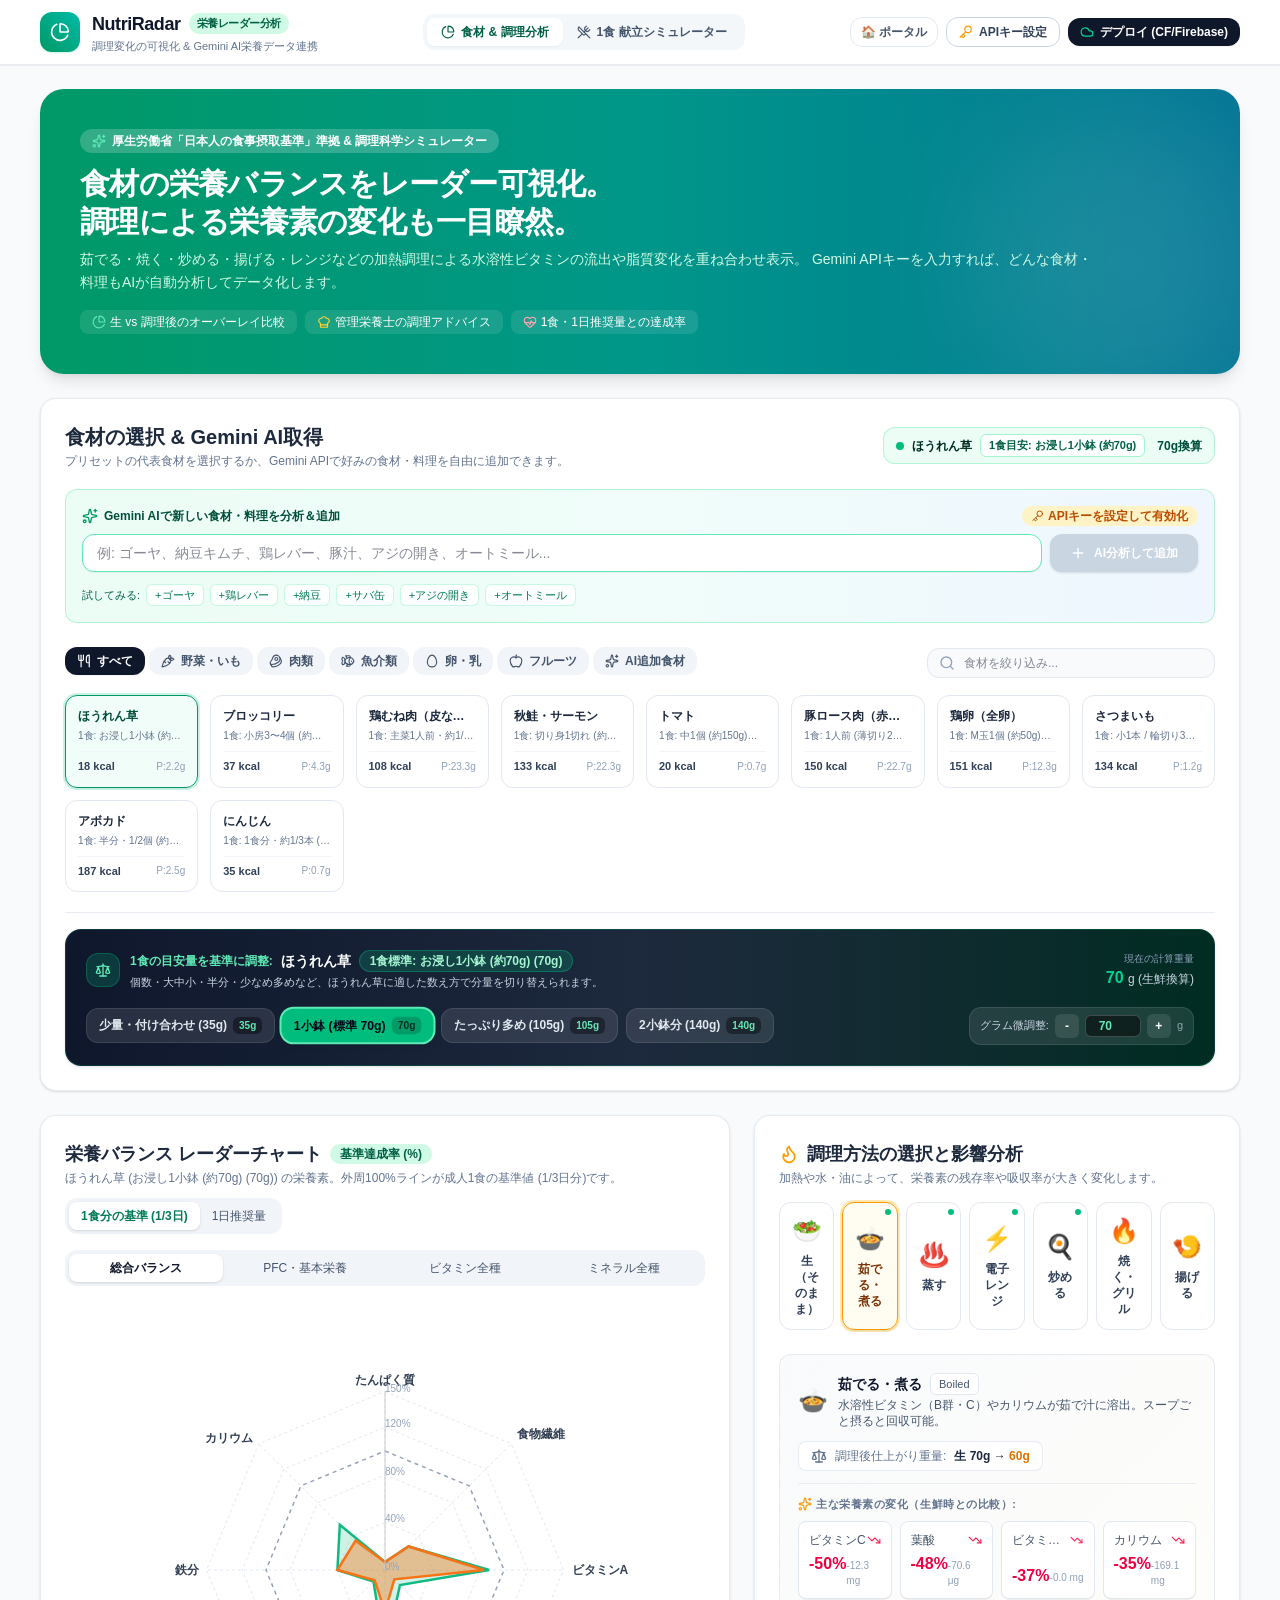
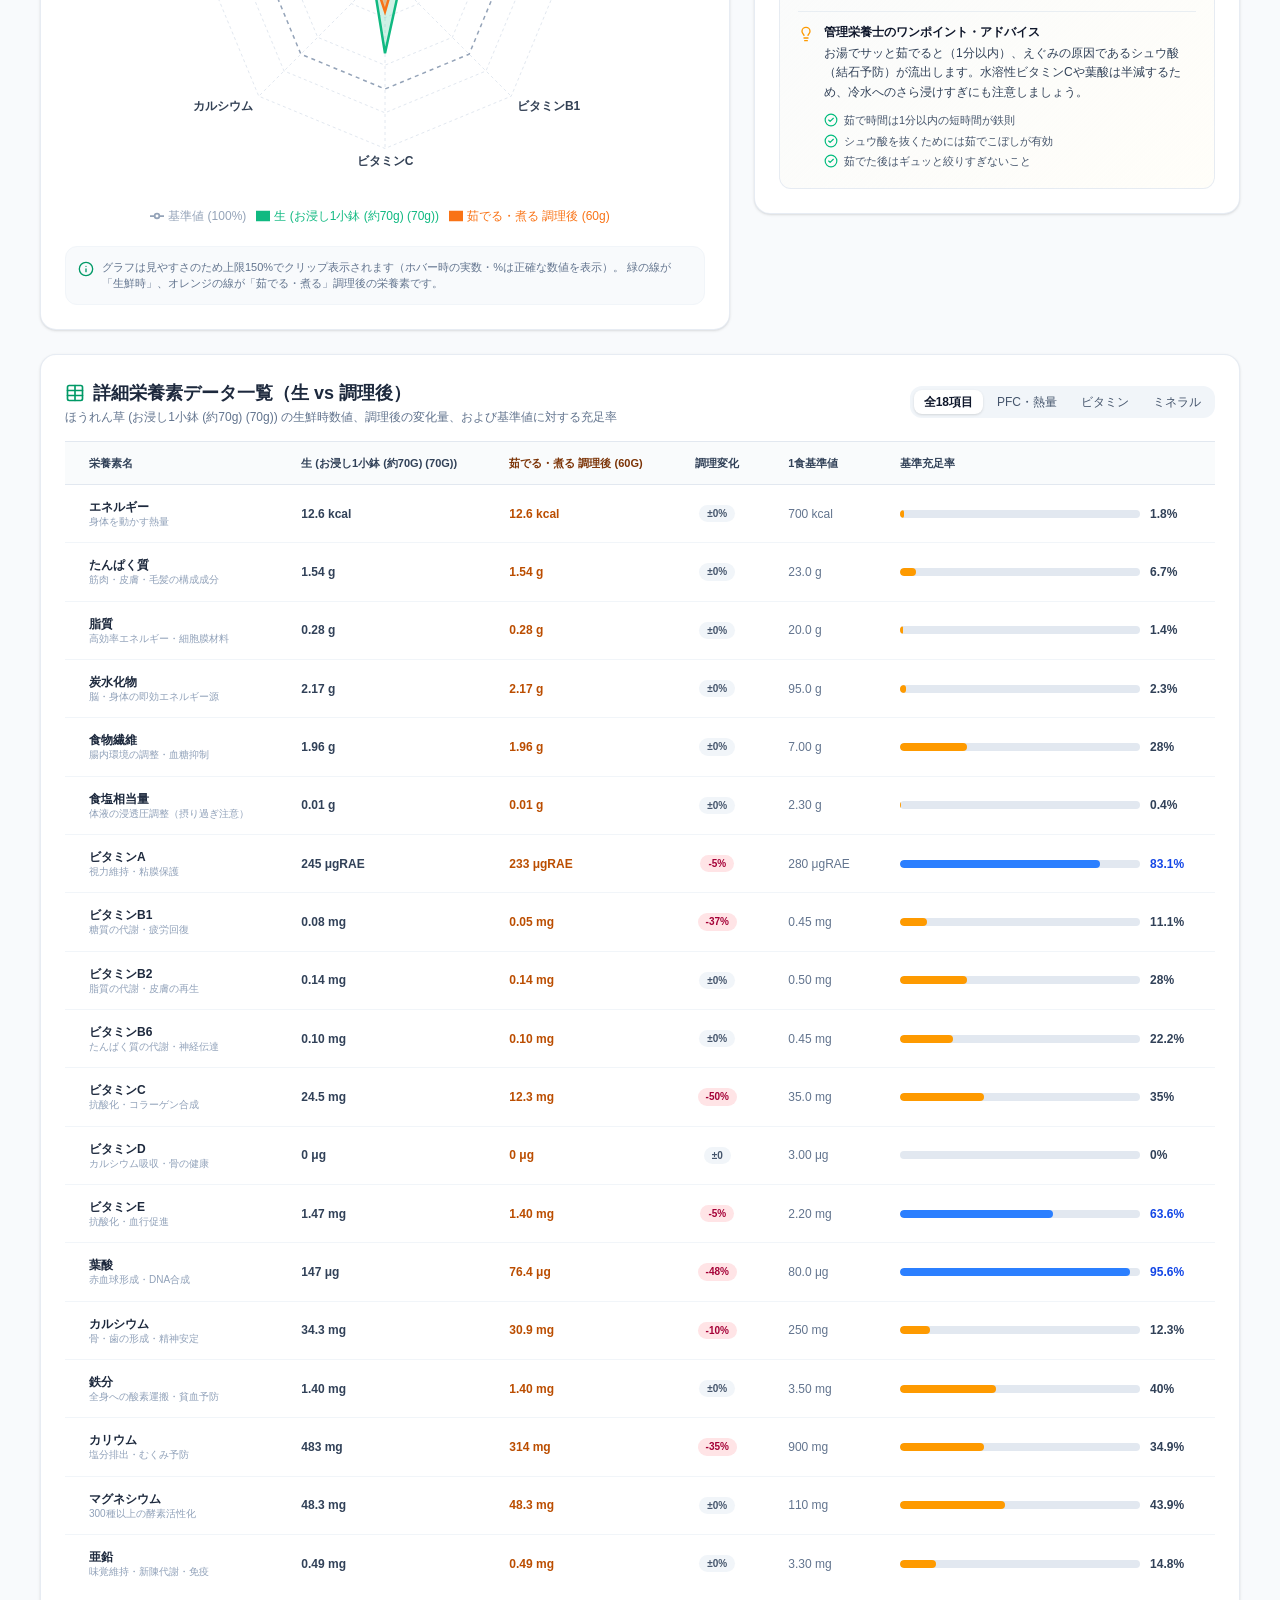
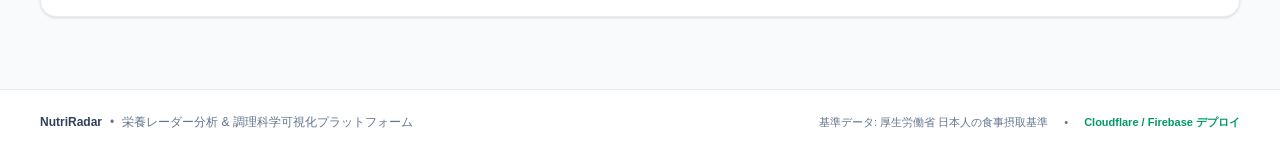
==== commit 47cba9cb: "feat: ブラウザ全幅を活用するフルワイド・レスポンシブレイアウトへの刷新" ====
--- a/nutrition-radar/index.html
+++ b/nutrition-radar/index.html
@@ -10,8 +10,8 @@
     <link rel="preconnect" href="https://fonts.googleapis.com">
     <link rel="preconnect" href="https://fonts.gstatic.com" crossorigin>
     <link href="https://fonts.googleapis.com/css2?family=Plus+Jakarta+Sans:wght@400;500;600;700;800&family=Zen+Kaku+Gothic+New:wght@400;500;700;900&display=swap" rel="stylesheet">
-    <script type="module" crossorigin src="./assets/index-byp6sm8b.js"></script>
-    <link rel="stylesheet" crossorigin href="./assets/index-CFm5T8N7.css">
+    <script type="module" crossorigin src="./assets/index-3Vbqvub5.js"></script>
+    <link rel="stylesheet" crossorigin href="./assets/index-mYPbccp0.css">
   </head>
   <body class="bg-slate-50 text-slate-900 font-sans antialiased">
     <div id="root"></div>
--- a/nutrition-radar/assets/index-mYPbccp0.css
+++ b/nutrition-radar/assets/index-mYPbccp0.css
@@ -0,0 +1,2 @@
+/*! tailwindcss v4.3.3 | MIT License | https://tailwindcss.com */
+@layer properties{@supports (((-webkit-hyphens:none)) and (not (margin-trim:inline))) or ((-moz-orient:inline) and (not (color:rgb(from red r g b)))){*,:before,:after,::backdrop{--tw-translate-x:0;--tw-translate-y:0;--tw-translate-z:0;--tw-rotate-x:initial;--tw-rotate-y:initial;--tw-rotate-z:initial;--tw-skew-x:initial;--tw-skew-y:initial;--tw-space-y-reverse:0;--tw-divide-y-reverse:0;--tw-border-style:solid;--tw-gradient-position:initial;--tw-gradient-from:#0000;--tw-gradient-via:#0000;--tw-gradient-to:#0000;--tw-gradient-stops:initial;--tw-gradient-via-stops:initial;--tw-gradient-from-position:0%;--tw-gradient-via-position:50%;--tw-gradient-to-position:100%;--tw-leading:initial;--tw-font-weight:initial;--tw-tracking:initial;--tw-shadow:0 0 #0000;--tw-shadow-color:initial;--tw-shadow-alpha:100%;--tw-inset-shadow:0 0 #0000;--tw-inset-shadow-color:initial;--tw-inset-shadow-alpha:100%;--tw-ring-color:initial;--tw-ring-shadow:0 0 #0000;--tw-inset-ring-color:initial;--tw-inset-ring-shadow:0 0 #0000;--tw-ring-inset:initial;--tw-ring-offset-width:0px;--tw-ring-offset-color:#fff;--tw-ring-offset-shadow:0 0 #0000;--tw-blur:initial;--tw-brightness:initial;--tw-contrast:initial;--tw-grayscale:initial;--tw-hue-rotate:initial;--tw-invert:initial;--tw-opacity:initial;--tw-saturate:initial;--tw-sepia:initial;--tw-drop-shadow:initial;--tw-drop-shadow-color:initial;--tw-drop-shadow-alpha:100%;--tw-drop-shadow-size:initial;--tw-backdrop-blur:initial;--tw-backdrop-brightness:initial;--tw-backdrop-contrast:initial;--tw-backdrop-grayscale:initial;--tw-backdrop-hue-rotate:initial;--tw-backdrop-invert:initial;--tw-backdrop-opacity:initial;--tw-backdrop-saturate:initial;--tw-backdrop-sepia:initial;--tw-duration:initial}}}@layer theme{:root,:host{--font-sans:-apple-system, BlinkMacSystemFont, "Segoe UI", Roboto, "Helvetica Neue", "Noto Sans", Arial, sans-serif, "Apple Color Emoji", "Segoe UI Emoji", "Segoe UI Symbol", "Noto Color Emoji";--font-mono:ui-monospace, SFMono-Regular, Menlo, Monaco, Consolas, "Liberation Mono", "Courier New", monospace;--color-orange-50:oklch(98% .016 73.684);--color-orange-200:oklch(90.1% .076 70.697);--color-orange-300:oklch(83.7% .128 66.29);--color-orange-400:oklch(75% .183 55.934);--color-orange-500:oklch(70.5% .213 47.604);--color-orange-600:oklch(64.6% .222 41.116);--color-orange-900:oklch(40.8% .123 38.172);--color-amber-50:oklch(98.7% .022 95.277);--color-amber-100:oklch(96.2% .059 95.617);--color-amber-200:oklch(92.4% .12 95.746);--color-amber-300:oklch(87.9% .169 91.605);--color-amber-400:oklch(82.8% .189 84.429);--color-amber-500:oklch(76.9% .188 70.08);--color-amber-600:oklch(66.6% .179 58.318);--color-amber-700:oklch(55.5% .163 48.998);--color-amber-800:oklch(47.3% .137 46.201);--color-amber-900:oklch(41.4% .112 45.904);--color-emerald-50:oklch(97.9% .021 166.113);--color-emerald-100:oklch(95% .052 163.051);--color-emerald-200:oklch(90.5% .093 164.15);--color-emerald-300:oklch(84.5% .143 164.978);--color-emerald-400:oklch(76.5% .177 163.223);--color-emerald-500:oklch(69.6% .17 162.48);--color-emerald-600:oklch(59.6% .145 163.225);--color-emerald-700:oklch(50.8% .118 165.612);--color-emerald-800:oklch(43.2% .095 166.913);--color-emerald-900:oklch(37.8% .077 168.94);--color-emerald-950:oklch(26.2% .051 172.552);--color-teal-50:oklch(98.4% .014 180.72);--color-teal-500:oklch(70.4% .14 182.503);--color-teal-600:oklch(60% .118 184.704);--color-cyan-700:oklch(52% .105 223.128);--color-blue-50:oklch(97% .014 254.604);--color-blue-300:oklch(80.9% .105 251.813);--color-blue-400:oklch(70.7% .165 254.624);--color-blue-500:oklch(62.3% .214 259.815);--color-blue-700:oklch(48.8% .243 264.376);--color-purple-100:oklch(94.6% .033 307.174);--color-purple-700:oklch(49.6% .265 301.924);--color-rose-50:oklch(96.9% .015 12.422);--color-rose-100:oklch(94.1% .03 12.58);--color-rose-200:oklch(89.2% .058 10.001);--color-rose-300:oklch(81% .117 11.638);--color-rose-500:oklch(64.5% .246 16.439);--color-rose-600:oklch(58.6% .253 17.585);--color-rose-700:oklch(51.4% .222 16.935);--color-rose-800:oklch(45.5% .188 13.697);--color-slate-50:oklch(98.4% .003 247.858);--color-slate-100:oklch(96.8% .007 247.896);--color-slate-200:oklch(92.9% .013 255.508);--color-slate-300:oklch(86.9% .022 252.894);--color-slate-400:oklch(70.4% .04 256.788);--color-slate-500:oklch(55.4% .046 257.417);--color-slate-600:oklch(44.6% .043 257.281);--color-slate-700:oklch(37.2% .044 257.287);--color-slate-800:oklch(27.9% .041 260.031);--color-slate-900:oklch(20.8% .042 265.755);--color-slate-950:oklch(12.9% .042 264.695);--color-black:#000;--color-white:#fff;--spacing:.25rem;--container-xs:20rem;--container-lg:32rem;--container-xl:36rem;--container-3xl:48rem;--container-5xl:64rem;--text-xs:.75rem;--text-xs--line-height:calc(1 / .75);--text-sm:.875rem;--text-sm--line-height:calc(1.25 / .875);--text-base:1rem;--text-base--line-height:calc(1.5 / 1);--text-lg:1.125rem;--text-lg--line-height:calc(1.75 / 1.125);--text-xl:1.25rem;--text-xl--line-height:calc(1.75 / 1.25);--text-2xl:1.5rem;--text-2xl--line-height:calc(2 / 1.5);--text-3xl:1.875rem;--text-3xl--line-height:calc(2.25 / 1.875);--font-weight-normal:400;--font-weight-medium:500;--font-weight-semibold:600;--font-weight-bold:700;--font-weight-extrabold:800;--tracking-tight:-.025em;--tracking-wider:.05em;--leading-tight:1.25;--leading-relaxed:1.625;--radius-md:.375rem;--radius-lg:.5rem;--radius-xl:.75rem;--radius-2xl:1rem;--radius-3xl:1.5rem;--animate-spin:spin 1s linear infinite;--animate-pulse:pulse 2s cubic-bezier(.4, 0, .6, 1) infinite;--blur-xs:4px;--blur-sm:8px;--blur-md:12px;--blur-3xl:64px;--default-transition-duration:.15s;--default-transition-timing-function:cubic-bezier(.4, 0, .2, 1);--default-font-family:var(--font-sans);--default-mono-font-family:var(--font-mono)}}@layer base{*,:after,:before,::backdrop{box-sizing:border-box;border:0 solid;margin:0;padding:0}::file-selector-button{box-sizing:border-box;border:0 solid;margin:0;padding:0}html,:host{-webkit-text-size-adjust:100%;tab-size:4;line-height:1.5;font-family:var(--default-font-family,-apple-system, BlinkMacSystemFont, "Segoe UI", Roboto, "Helvetica Neue", "Noto Sans", Arial, sans-serif, "Apple Color Emoji", "Segoe UI Emoji", "Segoe UI Symbol", "Noto Color Emoji");font-feature-settings:var(--default-font-feature-settings,normal);font-variation-settings:var(--default-font-variation-settings,normal);-webkit-tap-highlight-color:transparent}hr{height:0;color:inherit;border-top-width:1px}abbr:where([title]){-webkit-text-decoration:underline dotted;text-decoration:underline dotted}h1,h2,h3,h4,h5,h6{font-size:inherit;font-weight:inherit}a{color:inherit;-webkit-text-decoration:inherit;-webkit-text-decoration:inherit;-webkit-text-decoration:inherit;-webkit-text-decoration:inherit;text-decoration:inherit}b,strong{font-weight:bolder}code,kbd,samp,pre{font-family:var(--default-mono-font-family,ui-monospace, SFMono-Regular, Menlo, Monaco, Consolas, "Liberation Mono", "Courier New", monospace);font-feature-settings:var(--default-mono-font-feature-settings,normal);font-variation-settings:var(--default-mono-font-variation-settings,normal);font-size:1em}small{font-size:80%}sub,sup{vertical-align:baseline;font-size:75%;line-height:0;position:relative}sub{bottom:-.25em}sup{top:-.5em}table{text-indent:0;border-color:inherit;border-collapse:collapse}:-moz-focusring:where(:not(iframe)){outline:auto}progress{vertical-align:baseline}summary{display:list-item}ol,ul,menu{list-style:none}img,svg,video,canvas,audio,iframe,embed,object{vertical-align:middle;display:block}img,video{max-width:100%;height:auto}button,input,select,optgroup,textarea{font:inherit;font-feature-settings:inherit;font-variation-settings:inherit;letter-spacing:inherit;color:inherit;opacity:1;background-color:#0000;border-radius:0}::file-selector-button{font:inherit;font-feature-settings:inherit;font-variation-settings:inherit;letter-spacing:inherit;color:inherit;opacity:1;background-color:#0000;border-radius:0}:where(select:is([multiple],[size])) optgroup{font-weight:bolder}:where(select:is([multiple],[size])) optgroup option{padding-inline-start:20px}::file-selector-button{margin-inline-end:4px}::placeholder{opacity:1}@supports (not ((-webkit-appearance:-apple-pay-button))) or (contain-intrinsic-size:1px){::placeholder{color:currentColor}@supports (color:color-mix(in lab, red, red)){::placeholder{color:color-mix(in oklab, currentcolor 50%, transparent)}}}textarea{resize:vertical}::-webkit-search-decoration{-webkit-appearance:none}::-webkit-date-and-time-value{min-height:1lh;text-align:inherit}::-webkit-datetime-edit{display:inline-flex}::-webkit-datetime-edit-fields-wrapper{padding:0}::-webkit-datetime-edit{padding-block:0}::-webkit-datetime-edit-year-field{padding-block:0}::-webkit-datetime-edit-month-field{padding-block:0}::-webkit-datetime-edit-day-field{padding-block:0}::-webkit-datetime-edit-hour-field{padding-block:0}::-webkit-datetime-edit-minute-field{padding-block:0}::-webkit-datetime-edit-second-field{padding-block:0}::-webkit-datetime-edit-millisecond-field{padding-block:0}::-webkit-datetime-edit-meridiem-field{padding-block:0}::-webkit-calendar-picker-indicator{line-height:1}:-moz-ui-invalid{box-shadow:none}button,input:where([type=button],[type=reset],[type=submit]){appearance:button}::file-selector-button{appearance:button}::-webkit-inner-spin-button{height:auto}::-webkit-outer-spin-button{height:auto}[hidden]:where(:not([hidden=until-found])){display:none!important}body{background-color:var(--color-slate-50);min-height:100vh;color:var(--color-slate-900);-webkit-font-smoothing:antialiased;-moz-osx-font-smoothing:grayscale}body ::selection{background-color:var(--color-emerald-200)}body::selection{background-color:var(--color-emerald-200)}body ::selection{color:var(--color-emerald-900)}body::selection{color:var(--color-emerald-900)}body{font-family:-apple-system,BlinkMacSystemFont,Segoe UI,Roboto,Helvetica Neue,Arial,Noto Sans,sans-serif,Apple Color Emoji,Segoe UI Emoji}}@layer components;@layer utilities{.pointer-events-none{pointer-events:none}.absolute{position:absolute}.fixed{position:fixed}.relative{position:relative}.sticky{position:sticky}.inset-0{inset:0}.top-0{top:0}.top-1\.5{top:calc(var(--spacing) * 1.5)}.top-1\/2{top:50%}.right-0{right:0}.right-1\.5{right:calc(var(--spacing) * 1.5)}.bottom-0{bottom:0}.left-3{left:calc(var(--spacing) * 3)}.z-10{z-index:10}.z-40{z-index:40}.z-50{z-index:50}.mx-auto{margin-inline:auto}.my-2{margin-block:calc(var(--spacing) * 2)}.mt-0\.5{margin-top:calc(var(--spacing) * .5)}.mt-1{margin-top:var(--spacing)}.mt-1\.5{margin-top:calc(var(--spacing) * 1.5)}.mt-2{margin-top:calc(var(--spacing) * 2)}.mt-2\.5{margin-top:calc(var(--spacing) * 2.5)}.mt-4{margin-top:calc(var(--spacing) * 4)}.mt-5{margin-top:calc(var(--spacing) * 5)}.mt-6{margin-top:calc(var(--spacing) * 6)}.mt-12{margin-top:calc(var(--spacing) * 12)}.mb-1{margin-bottom:var(--spacing)}.mb-1\.5{margin-bottom:calc(var(--spacing) * 1.5)}.mb-2{margin-bottom:calc(var(--spacing) * 2)}.mb-3{margin-bottom:calc(var(--spacing) * 3)}.mb-4{margin-bottom:calc(var(--spacing) * 4)}.mb-5{margin-bottom:calc(var(--spacing) * 5)}.mb-6{margin-bottom:calc(var(--spacing) * 6)}.ml-1{margin-left:var(--spacing)}.ml-auto{margin-left:auto}.line-clamp-1{-webkit-line-clamp:1;-webkit-box-orient:vertical;display:-webkit-box;overflow:hidden}.line-clamp-2{-webkit-line-clamp:2;-webkit-box-orient:vertical;display:-webkit-box;overflow:hidden}.block{display:block}.contents{display:contents}.flex{display:flex}.grid{display:grid}.hidden{display:none}.inline-block{display:inline-block}.inline-flex{display:inline-flex}.h-1\.5{height:calc(var(--spacing) * 1.5)}.h-2{height:calc(var(--spacing) * 2)}.h-2\.5{height:calc(var(--spacing) * 2.5)}.h-3{height:calc(var(--spacing) * 3)}.h-3\.5{height:calc(var(--spacing) * 3.5)}.h-4{height:calc(var(--spacing) * 4)}.h-5{height:calc(var(--spacing) * 5)}.h-6{height:calc(var(--spacing) * 6)}.h-10{height:calc(var(--spacing) * 10)}.h-16{height:calc(var(--spacing) * 16)}.h-80{height:calc(var(--spacing) * 80)}.h-\[380px\]{height:380px}.h-full{height:100%}.max-h-\[75vh\]{max-height:75vh}.max-h-\[360px\]{max-height:360px}.min-h-screen{min-height:100vh}.w-1\.5{width:calc(var(--spacing) * 1.5)}.w-2{width:calc(var(--spacing) * 2)}.w-2\.5{width:calc(var(--spacing) * 2.5)}.w-3{width:calc(var(--spacing) * 3)}.w-3\.5{width:calc(var(--spacing) * 3.5)}.w-4{width:calc(var(--spacing) * 4)}.w-5{width:calc(var(--spacing) * 5)}.w-6{width:calc(var(--spacing) * 6)}.w-10{width:calc(var(--spacing) * 10)}.w-14{width:calc(var(--spacing) * 14)}.w-20{width:calc(var(--spacing) * 20)}.w-80{width:calc(var(--spacing) * 80)}.w-full{width:100%}.max-w-3xl{max-width:var(--container-3xl)}.max-w-\[1920px\]{max-width:1920px}.max-w-full{max-width:100%}.max-w-lg{max-width:var(--container-lg)}.max-w-xl{max-width:var(--container-xl)}.max-w-xs{max-width:var(--container-xs)}.min-w-0{min-width:0}.flex-1{flex:1}.shrink-0{flex-shrink:0}.translate-x-12{--tw-translate-x:calc(var(--spacing) * 12);translate:var(--tw-translate-x) var(--tw-translate-y)}.-translate-y-1\/2{--tw-translate-y:calc(calc(1 / 2 * 100%) * -1);translate:var(--tw-translate-x) var(--tw-translate-y)}.translate-y-12{--tw-translate-y:calc(var(--spacing) * 12);translate:var(--tw-translate-x) var(--tw-translate-y)}.scale-\[1\.02\]{scale:1.02}.transform{transform:var(--tw-rotate-x,) var(--tw-rotate-y,) var(--tw-rotate-z,) var(--tw-skew-x,) var(--tw-skew-y,)}.animate-pulse{animation:var(--animate-pulse)}.animate-spin{animation:var(--animate-spin)}.cursor-pointer{cursor:pointer}.grid-cols-1{grid-template-columns:repeat(1,minmax(0,1fr))}.grid-cols-2{grid-template-columns:repeat(2,minmax(0,1fr))}.grid-cols-3{grid-template-columns:repeat(3,minmax(0,1fr))}.grid-cols-4{grid-template-columns:repeat(4,minmax(0,1fr))}.flex-col{flex-direction:column}.flex-wrap{flex-wrap:wrap}.items-baseline{align-items:baseline}.items-center{align-items:center}.items-start{align-items:flex-start}.justify-between{justify-content:space-between}.justify-center{justify-content:center}.justify-end{justify-content:flex-end}.gap-1{gap:var(--spacing)}.gap-1\.5{gap:calc(var(--spacing) * 1.5)}.gap-2{gap:calc(var(--spacing) * 2)}.gap-2\.5{gap:calc(var(--spacing) * 2.5)}.gap-3{gap:calc(var(--spacing) * 3)}.gap-4{gap:calc(var(--spacing) * 4)}.gap-6{gap:calc(var(--spacing) * 6)}:where(.space-y-1>:not(:last-child)){--tw-space-y-reverse:0;margin-block-start:calc(var(--spacing) * var(--tw-space-y-reverse));margin-block-end:calc(var(--spacing) * calc(1 - var(--tw-space-y-reverse)))}:where(.space-y-1\.5>:not(:last-child)){--tw-space-y-reverse:0;margin-block-start:calc(calc(var(--spacing) * 1.5) * var(--tw-space-y-reverse));margin-block-end:calc(calc(var(--spacing) * 1.5) * calc(1 - var(--tw-space-y-reverse)))}:where(.space-y-2>:not(:last-child)){--tw-space-y-reverse:0;margin-block-start:calc(calc(var(--spacing) * 2) * var(--tw-space-y-reverse));margin-block-end:calc(calc(var(--spacing) * 2) * calc(1 - var(--tw-space-y-reverse)))}:where(.space-y-2\.5>:not(:last-child)){--tw-space-y-reverse:0;margin-block-start:calc(calc(var(--spacing) * 2.5) * var(--tw-space-y-reverse));margin-block-end:calc(calc(var(--spacing) * 2.5) * calc(1 - var(--tw-space-y-reverse)))}:where(.space-y-3>:not(:last-child)){--tw-space-y-reverse:0;margin-block-start:calc(calc(var(--spacing) * 3) * var(--tw-space-y-reverse));margin-block-end:calc(calc(var(--spacing) * 3) * calc(1 - var(--tw-space-y-reverse)))}:where(.space-y-4>:not(:last-child)){--tw-space-y-reverse:0;margin-block-start:calc(calc(var(--spacing) * 4) * var(--tw-space-y-reverse));margin-block-end:calc(calc(var(--spacing) * 4) * calc(1 - var(--tw-space-y-reverse)))}:where(.space-y-6>:not(:last-child)){--tw-space-y-reverse:0;margin-block-start:calc(calc(var(--spacing) * 6) * var(--tw-space-y-reverse));margin-block-end:calc(calc(var(--spacing) * 6) * calc(1 - var(--tw-space-y-reverse)))}:where(.divide-y>:not(:last-child)){--tw-divide-y-reverse:0;border-bottom-style:var(--tw-border-style);border-top-style:var(--tw-border-style);border-top-width:calc(1px * var(--tw-divide-y-reverse));border-bottom-width:calc(1px * calc(1 - var(--tw-divide-y-reverse)))}:where(.divide-slate-100>:not(:last-child)){border-color:var(--color-slate-100)}.truncate{text-overflow:ellipsis;white-space:nowrap;overflow:hidden}.overflow-hidden{overflow:hidden}.overflow-x-auto{overflow-x:auto}.overflow-y-auto{overflow-y:auto}.rounded{border-radius:.25rem}.rounded-2xl{border-radius:var(--radius-2xl)}.rounded-3xl{border-radius:var(--radius-3xl)}.rounded-full{border-radius:2147483647px}.rounded-lg{border-radius:var(--radius-lg)}.rounded-md{border-radius:var(--radius-md)}.rounded-xl{border-radius:var(--radius-xl)}.border{border-style:var(--tw-border-style);border-width:1px}.border-2{border-style:var(--tw-border-style);border-width:2px}.border-y{border-block-style:var(--tw-border-style);border-block-width:1px}.border-t{border-top-style:var(--tw-border-style);border-top-width:1px}.border-b{border-bottom-style:var(--tw-border-style);border-bottom-width:1px}.border-dashed{--tw-border-style:dashed;border-style:dashed}.border-amber-200{border-color:var(--color-amber-200)}.border-amber-500{border-color:var(--color-amber-500)}.border-emerald-200{border-color:var(--color-emerald-200)}.border-emerald-200\/60{border-color:#a4f4cf99}@supports (color:color-mix(in lab, red, red)){.border-emerald-200\/60{border-color:color-mix(in oklab, var(--color-emerald-200) 60%, transparent)}}.border-emerald-200\/80{border-color:#a4f4cfcc}@supports (color:color-mix(in lab, red, red)){.border-emerald-200\/80{border-color:color-mix(in oklab, var(--color-emerald-200) 80%, transparent)}}.border-emerald-300{border-color:var(--color-emerald-300)}.border-emerald-400\/30{border-color:#00d2944d}@supports (color:color-mix(in lab, red, red)){.border-emerald-400\/30{border-color:color-mix(in oklab, var(--color-emerald-400) 30%, transparent)}}.border-emerald-500\/20{border-color:#00bb7f33}@supports (color:color-mix(in lab, red, red)){.border-emerald-500\/20{border-color:color-mix(in oklab, var(--color-emerald-500) 20%, transparent)}}.border-emerald-500\/30{border-color:#00bb7f4d}@supports (color:color-mix(in lab, red, red)){.border-emerald-500\/30{border-color:color-mix(in oklab, var(--color-emerald-500) 30%, transparent)}}.border-emerald-600{border-color:var(--color-emerald-600)}.border-orange-200{border-color:var(--color-orange-200)}.border-rose-200{border-color:var(--color-rose-200)}.border-slate-100{border-color:var(--color-slate-100)}.border-slate-200{border-color:var(--color-slate-200)}.border-slate-200\/70{border-color:#e2e8f0b3}@supports (color:color-mix(in lab, red, red)){.border-slate-200\/70{border-color:color-mix(in oklab, var(--color-slate-200) 70%, transparent)}}.border-slate-200\/80{border-color:#e2e8f0cc}@supports (color:color-mix(in lab, red, red)){.border-slate-200\/80{border-color:color-mix(in oklab, var(--color-slate-200) 80%, transparent)}}.border-slate-200\/90{border-color:#e2e8f0e6}@supports (color:color-mix(in lab, red, red)){.border-slate-200\/90{border-color:color-mix(in oklab, var(--color-slate-200) 90%, transparent)}}.border-slate-300{border-color:var(--color-slate-300)}.border-slate-700{border-color:var(--color-slate-700)}.border-slate-700\/80{border-color:#314158cc}@supports (color:color-mix(in lab, red, red)){.border-slate-700\/80{border-color:color-mix(in oklab, var(--color-slate-700) 80%, transparent)}}.border-slate-800{border-color:var(--color-slate-800)}.border-white\/10{border-color:#ffffff1a}@supports (color:color-mix(in lab, red, red)){.border-white\/10{border-color:color-mix(in oklab, var(--color-white) 10%, transparent)}}.border-white\/20{border-color:#fff3}@supports (color:color-mix(in lab, red, red)){.border-white\/20{border-color:color-mix(in oklab, var(--color-white) 20%, transparent)}}.bg-amber-50{background-color:var(--color-amber-50)}.bg-amber-50\/70{background-color:#fffbebb3}@supports (color:color-mix(in lab, red, red)){.bg-amber-50\/70{background-color:color-mix(in oklab, var(--color-amber-50) 70%, transparent)}}.bg-amber-100{background-color:var(--color-amber-100)}.bg-amber-500{background-color:var(--color-amber-500)}.bg-black\/40{background-color:#0006}@supports (color:color-mix(in lab, red, red)){.bg-black\/40{background-color:color-mix(in oklab, var(--color-black) 40%, transparent)}}.bg-black\/50{background-color:#00000080}@supports (color:color-mix(in lab, red, red)){.bg-black\/50{background-color:color-mix(in oklab, var(--color-black) 50%, transparent)}}.bg-blue-500{background-color:var(--color-blue-500)}.bg-emerald-50{background-color:var(--color-emerald-50)}.bg-emerald-50\/70{background-color:#ecfdf5b3}@supports (color:color-mix(in lab, red, red)){.bg-emerald-50\/70{background-color:color-mix(in oklab, var(--color-emerald-50) 70%, transparent)}}.bg-emerald-100{background-color:var(--color-emerald-100)}.bg-emerald-500{background-color:var(--color-emerald-500)}.bg-emerald-500\/20{background-color:#00bb7f33}@supports (color:color-mix(in lab, red, red)){.bg-emerald-500\/20{background-color:color-mix(in oklab, var(--color-emerald-500) 20%, transparent)}}.bg-emerald-600{background-color:var(--color-emerald-600)}.bg-emerald-900\/30{background-color:#004e3b4d}@supports (color:color-mix(in lab, red, red)){.bg-emerald-900\/30{background-color:color-mix(in oklab, var(--color-emerald-900) 30%, transparent)}}.bg-orange-50{background-color:var(--color-orange-50)}.bg-purple-100{background-color:var(--color-purple-100)}.bg-rose-50{background-color:var(--color-rose-50)}.bg-rose-100{background-color:var(--color-rose-100)}.bg-slate-50{background-color:var(--color-slate-50)}.bg-slate-50\/80{background-color:#f8fafccc}@supports (color:color-mix(in lab, red, red)){.bg-slate-50\/80{background-color:color-mix(in oklab, var(--color-slate-50) 80%, transparent)}}.bg-slate-100{background-color:var(--color-slate-100)}.bg-slate-100\/70{background-color:#f1f5f9b3}@supports (color:color-mix(in lab, red, red)){.bg-slate-100\/70{background-color:color-mix(in oklab, var(--color-slate-100) 70%, transparent)}}.bg-slate-100\/80{background-color:#f1f5f9cc}@supports (color:color-mix(in lab, red, red)){.bg-slate-100\/80{background-color:color-mix(in oklab, var(--color-slate-100) 80%, transparent)}}.bg-slate-200{background-color:var(--color-slate-200)}.bg-slate-900{background-color:var(--color-slate-900)}.bg-slate-900\/50{background-color:#0f172b80}@supports (color:color-mix(in lab, red, red)){.bg-slate-900\/50{background-color:color-mix(in oklab, var(--color-slate-900) 50%, transparent)}}.bg-slate-900\/95{background-color:#0f172bf2}@supports (color:color-mix(in lab, red, red)){.bg-slate-900\/95{background-color:color-mix(in oklab, var(--color-slate-900) 95%, transparent)}}.bg-white{background-color:var(--color-white)}.bg-white\/10{background-color:#ffffff1a}@supports (color:color-mix(in lab, red, red)){.bg-white\/10{background-color:color-mix(in oklab, var(--color-white) 10%, transparent)}}.bg-white\/20{background-color:#fff3}@supports (color:color-mix(in lab, red, red)){.bg-white\/20{background-color:color-mix(in oklab, var(--color-white) 20%, transparent)}}.bg-white\/80{background-color:#fffc}@supports (color:color-mix(in lab, red, red)){.bg-white\/80{background-color:color-mix(in oklab, var(--color-white) 80%, transparent)}}.bg-white\/90{background-color:#ffffffe6}@supports (color:color-mix(in lab, red, red)){.bg-white\/90{background-color:color-mix(in oklab, var(--color-white) 90%, transparent)}}.bg-gradient-to-br{--tw-gradient-position:to bottom right in oklab;background-image:linear-gradient(var(--tw-gradient-stops))}.bg-gradient-to-r{--tw-gradient-position:to right in oklab;background-image:linear-gradient(var(--tw-gradient-stops))}.bg-gradient-to-tr{--tw-gradient-position:to top right in oklab;background-image:linear-gradient(var(--tw-gradient-stops))}.from-emerald-50{--tw-gradient-from:var(--color-emerald-50);--tw-gradient-stops:var(--tw-gradient-via-stops,var(--tw-gradient-position), var(--tw-gradient-from) var(--tw-gradient-from-position), var(--tw-gradient-to) var(--tw-gradient-to-position))}.from-emerald-600{--tw-gradient-from:var(--color-emerald-600);--tw-gradient-stops:var(--tw-gradient-via-stops,var(--tw-gradient-position), var(--tw-gradient-from) var(--tw-gradient-from-position), var(--tw-gradient-to) var(--tw-gradient-to-position))}.from-slate-50{--tw-gradient-from:var(--color-slate-50);--tw-gradient-stops:var(--tw-gradient-via-stops,var(--tw-gradient-position), var(--tw-gradient-from) var(--tw-gradient-from-position), var(--tw-gradient-to) var(--tw-gradient-to-position))}.from-slate-900{--tw-gradient-from:var(--color-slate-900);--tw-gradient-stops:var(--tw-gradient-via-stops,var(--tw-gradient-position), var(--tw-gradient-from) var(--tw-gradient-from-position), var(--tw-gradient-to) var(--tw-gradient-to-position))}.via-slate-800{--tw-gradient-via:var(--color-slate-800);--tw-gradient-via-stops:var(--tw-gradient-position), var(--tw-gradient-from) var(--tw-gradient-from-position), var(--tw-gradient-via) var(--tw-gradient-via-position), var(--tw-gradient-to) var(--tw-gradient-to-position);--tw-gradient-stops:var(--tw-gradient-via-stops)}.via-teal-50{--tw-gradient-via:var(--color-teal-50);--tw-gradient-via-stops:var(--tw-gradient-position), var(--tw-gradient-from) var(--tw-gradient-from-position), var(--tw-gradient-via) var(--tw-gradient-via-position), var(--tw-gradient-to) var(--tw-gradient-to-position);--tw-gradient-stops:var(--tw-gradient-via-stops)}.via-teal-600{--tw-gradient-via:var(--color-teal-600);--tw-gradient-via-stops:var(--tw-gradient-position), var(--tw-gradient-from) var(--tw-gradient-from-position), var(--tw-gradient-via) var(--tw-gradient-via-position), var(--tw-gradient-to) var(--tw-gradient-to-position);--tw-gradient-stops:var(--tw-gradient-via-stops)}.to-amber-50\/30{--tw-gradient-to:#fffbeb4d}@supports (color:color-mix(in lab, red, red)){.to-amber-50\/30{--tw-gradient-to:color-mix(in oklab, var(--color-amber-50) 30%, transparent)}}.to-amber-50\/30{--tw-gradient-stops:var(--tw-gradient-via-stops,var(--tw-gradient-position), var(--tw-gradient-from) var(--tw-gradient-from-position), var(--tw-gradient-to) var(--tw-gradient-to-position))}.to-blue-50{--tw-gradient-to:var(--color-blue-50);--tw-gradient-stops:var(--tw-gradient-via-stops,var(--tw-gradient-position), var(--tw-gradient-from) var(--tw-gradient-from-position), var(--tw-gradient-to) var(--tw-gradient-to-position))}.to-cyan-700{--tw-gradient-to:var(--color-cyan-700);--tw-gradient-stops:var(--tw-gradient-via-stops,var(--tw-gradient-position), var(--tw-gradient-from) var(--tw-gradient-from-position), var(--tw-gradient-to) var(--tw-gradient-to-position))}.to-emerald-950{--tw-gradient-to:var(--color-emerald-950);--tw-gradient-stops:var(--tw-gradient-via-stops,var(--tw-gradient-position), var(--tw-gradient-from) var(--tw-gradient-from-position), var(--tw-gradient-to) var(--tw-gradient-to-position))}.to-teal-500{--tw-gradient-to:var(--color-teal-500);--tw-gradient-stops:var(--tw-gradient-via-stops,var(--tw-gradient-position), var(--tw-gradient-from) var(--tw-gradient-from-position), var(--tw-gradient-to) var(--tw-gradient-to-position))}.to-teal-600{--tw-gradient-to:var(--color-teal-600);--tw-gradient-stops:var(--tw-gradient-via-stops,var(--tw-gradient-position), var(--tw-gradient-from) var(--tw-gradient-from-position), var(--tw-gradient-to) var(--tw-gradient-to-position))}.p-1{padding:var(--spacing)}.p-1\.5{padding:calc(var(--spacing) * 1.5)}.p-2{padding:calc(var(--spacing) * 2)}.p-2\.5{padding:calc(var(--spacing) * 2.5)}.p-3{padding:calc(var(--spacing) * 3)}.p-3\.5{padding:calc(var(--spacing) * 3.5)}.p-4{padding:calc(var(--spacing) * 4)}.p-4\.5{padding:calc(var(--spacing) * 4.5)}.p-6{padding:calc(var(--spacing) * 6)}.p-8{padding:calc(var(--spacing) * 8)}.px-1{padding-inline:var(--spacing)}.px-1\.5{padding-inline:calc(var(--spacing) * 1.5)}.px-2{padding-inline:calc(var(--spacing) * 2)}.px-2\.5{padding-inline:calc(var(--spacing) * 2.5)}.px-3{padding-inline:calc(var(--spacing) * 3)}.px-3\.5{padding-inline:calc(var(--spacing) * 3.5)}.px-4{padding-inline:calc(var(--spacing) * 4)}.px-5{padding-inline:calc(var(--spacing) * 5)}.px-6{padding-inline:calc(var(--spacing) * 6)}.py-0\.5{padding-block:calc(var(--spacing) * .5)}.py-1{padding-block:var(--spacing)}.py-1\.5{padding-block:calc(var(--spacing) * 1.5)}.py-2{padding-block:calc(var(--spacing) * 2)}.py-2\.5{padding-block:calc(var(--spacing) * 2.5)}.py-3{padding-block:calc(var(--spacing) * 3)}.py-3\.5{padding-block:calc(var(--spacing) * 3.5)}.py-4\.5{padding-block:calc(var(--spacing) * 4.5)}.py-6{padding-block:calc(var(--spacing) * 6)}.pt-1{padding-top:var(--spacing)}.pt-1\.5{padding-top:calc(var(--spacing) * 1.5)}.pt-2{padding-top:calc(var(--spacing) * 2)}.pt-3{padding-top:calc(var(--spacing) * 3)}.pt-4{padding-top:calc(var(--spacing) * 4)}.pr-1{padding-right:var(--spacing)}.pr-3{padding-right:calc(var(--spacing) * 3)}.pb-1{padding-bottom:var(--spacing)}.pb-1\.5{padding-bottom:calc(var(--spacing) * 1.5)}.pb-3{padding-bottom:calc(var(--spacing) * 3)}.pb-4{padding-bottom:calc(var(--spacing) * 4)}.pl-9{padding-left:calc(var(--spacing) * 9)}.text-center{text-align:center}.text-left{text-align:left}.text-right{text-align:right}.font-mono{font-family:var(--font-mono)}.font-sans{font-family:var(--font-sans)}.text-2xl{font-size:var(--text-2xl);line-height:var(--tw-leading,var(--text-2xl--line-height))}.text-base{font-size:var(--text-base);line-height:var(--tw-leading,var(--text-base--line-height))}.text-lg{font-size:var(--text-lg);line-height:var(--tw-leading,var(--text-lg--line-height))}.text-sm{font-size:var(--text-sm);line-height:var(--tw-leading,var(--text-sm--line-height))}.text-xl{font-size:var(--text-xl);line-height:var(--tw-leading,var(--text-xl--line-height))}.text-xs{font-size:var(--text-xs);line-height:var(--tw-leading,var(--text-xs--line-height))}.text-\[10px\]{font-size:10px}.text-\[11px\]{font-size:11px}.leading-relaxed{--tw-leading:var(--leading-relaxed);line-height:var(--leading-relaxed)}.leading-tight{--tw-leading:var(--leading-tight);line-height:var(--leading-tight)}.font-bold{--tw-font-weight:var(--font-weight-bold);font-weight:var(--font-weight-bold)}.font-extrabold{--tw-font-weight:var(--font-weight-extrabold);font-weight:var(--font-weight-extrabold)}.font-medium{--tw-font-weight:var(--font-weight-medium);font-weight:var(--font-weight-medium)}.font-normal{--tw-font-weight:var(--font-weight-normal);font-weight:var(--font-weight-normal)}.font-semibold{--tw-font-weight:var(--font-weight-semibold);font-weight:var(--font-weight-semibold)}.tracking-tight{--tw-tracking:var(--tracking-tight);letter-spacing:var(--tracking-tight)}.tracking-wider{--tw-tracking:var(--tracking-wider);letter-spacing:var(--tracking-wider)}.break-all{word-break:break-all}.whitespace-pre-wrap{white-space:pre-wrap}.text-amber-300{color:var(--color-amber-300)}.text-amber-400{color:var(--color-amber-400)}.text-amber-500{color:var(--color-amber-500)}.text-amber-600{color:var(--color-amber-600)}.text-amber-700{color:var(--color-amber-700)}.text-amber-800{color:var(--color-amber-800)}.text-amber-900{color:var(--color-amber-900)}.text-blue-300{color:var(--color-blue-300)}.text-blue-400{color:var(--color-blue-400)}.text-blue-700{color:var(--color-blue-700)}.text-emerald-100{color:var(--color-emerald-100)}.text-emerald-200{color:var(--color-emerald-200)}.text-emerald-300{color:var(--color-emerald-300)}.text-emerald-400{color:var(--color-emerald-400)}.text-emerald-500{color:var(--color-emerald-500)}.text-emerald-600{color:var(--color-emerald-600)}.text-emerald-700{color:var(--color-emerald-700)}.text-emerald-800{color:var(--color-emerald-800)}.text-emerald-900{color:var(--color-emerald-900)}.text-emerald-950{color:var(--color-emerald-950)}.text-orange-300{color:var(--color-orange-300)}.text-orange-400{color:var(--color-orange-400)}.text-orange-500{color:var(--color-orange-500)}.text-orange-600{color:var(--color-orange-600)}.text-orange-900{color:var(--color-orange-900)}.text-purple-700{color:var(--color-purple-700)}.text-rose-300{color:var(--color-rose-300)}.text-rose-500{color:var(--color-rose-500)}.text-rose-600{color:var(--color-rose-600)}.text-rose-800{color:var(--color-rose-800)}.text-slate-200{color:var(--color-slate-200)}.text-slate-300{color:var(--color-slate-300)}.text-slate-400{color:var(--color-slate-400)}.text-slate-500{color:var(--color-slate-500)}.text-slate-600{color:var(--color-slate-600)}.text-slate-700{color:var(--color-slate-700)}.text-slate-800{color:var(--color-slate-800)}.text-slate-900{color:var(--color-slate-900)}.text-slate-950{color:var(--color-slate-950)}.text-white{color:var(--color-white)}.text-white\/80{color:#fffc}@supports (color:color-mix(in lab, red, red)){.text-white\/80{color:color-mix(in oklab, var(--color-white) 80%, transparent)}}.uppercase{text-transform:uppercase}.antialiased{-webkit-font-smoothing:antialiased;-moz-osx-font-smoothing:grayscale}.opacity-0{opacity:0}.shadow-2xl{--tw-shadow:0 25px 50px -12px var(--tw-shadow-color,#00000040);box-shadow:var(--tw-inset-shadow), var(--tw-inset-ring-shadow), var(--tw-ring-offset-shadow), var(--tw-ring-shadow), var(--tw-shadow)}.shadow-2xs{--tw-shadow:0 1px var(--tw-shadow-color,#0000000d);box-shadow:var(--tw-inset-shadow), var(--tw-inset-ring-shadow), var(--tw-ring-offset-shadow), var(--tw-ring-shadow), var(--tw-shadow)}.shadow-lg{--tw-shadow:0 10px 15px -3px var(--tw-shadow-color,#0000001a), 0 4px 6px -4px var(--tw-shadow-color,#0000001a);box-shadow:var(--tw-inset-shadow), var(--tw-inset-ring-shadow), var(--tw-ring-offset-shadow), var(--tw-ring-shadow), var(--tw-shadow)}.shadow-md{--tw-shadow:0 4px 6px -1px var(--tw-shadow-color,#0000001a), 0 2px 4px -2px var(--tw-shadow-color,#0000001a);box-shadow:var(--tw-inset-shadow), var(--tw-inset-ring-shadow), var(--tw-ring-offset-shadow), var(--tw-ring-shadow), var(--tw-shadow)}.shadow-sm{--tw-shadow:0 1px 3px 0 var(--tw-shadow-color,#0000001a), 0 1px 2px -1px var(--tw-shadow-color,#0000001a);box-shadow:var(--tw-inset-shadow), var(--tw-inset-ring-shadow), var(--tw-ring-offset-shadow), var(--tw-ring-shadow), var(--tw-shadow)}.shadow-xl{--tw-shadow:0 20px 25px -5px var(--tw-shadow-color,#0000001a), 0 8px 10px -6px var(--tw-shadow-color,#0000001a);box-shadow:var(--tw-inset-shadow), var(--tw-inset-ring-shadow), var(--tw-ring-offset-shadow), var(--tw-ring-shadow), var(--tw-shadow)}.shadow-xs{--tw-shadow:0 1px 2px 0 var(--tw-shadow-color,#0000000d);box-shadow:var(--tw-inset-shadow), var(--tw-inset-ring-shadow), var(--tw-ring-offset-shadow), var(--tw-ring-shadow), var(--tw-shadow)}.ring-2{--tw-ring-shadow:var(--tw-ring-inset,) 0 0 0 calc(2px + var(--tw-ring-offset-width)) var(--tw-ring-color,currentcolor);box-shadow:var(--tw-inset-shadow), var(--tw-inset-ring-shadow), var(--tw-ring-offset-shadow), var(--tw-ring-shadow), var(--tw-shadow)}.shadow-emerald-500\/20{--tw-shadow-color:#00bb7f33}@supports (color:color-mix(in lab, red, red)){.shadow-emerald-500\/20{--tw-shadow-color:color-mix(in oklab, color-mix(in oklab, var(--color-emerald-500) 20%, transparent) var(--tw-shadow-alpha), transparent)}}.ring-amber-400\/30{--tw-ring-color:#fcbb004d}@supports (color:color-mix(in lab, red, red)){.ring-amber-400\/30{--tw-ring-color:color-mix(in oklab, var(--color-amber-400) 30%, transparent)}}.ring-emerald-300{--tw-ring-color:var(--color-emerald-300)}.ring-emerald-500\/20{--tw-ring-color:#00bb7f33}@supports (color:color-mix(in lab, red, red)){.ring-emerald-500\/20{--tw-ring-color:color-mix(in oklab, var(--color-emerald-500) 20%, transparent)}}.blur-3xl{--tw-blur:blur(var(--blur-3xl));filter:var(--tw-blur,) var(--tw-brightness,) var(--tw-contrast,) var(--tw-grayscale,) var(--tw-hue-rotate,) var(--tw-invert,) var(--tw-saturate,) var(--tw-sepia,) var(--tw-drop-shadow,)}.filter{filter:var(--tw-blur,) var(--tw-brightness,) var(--tw-contrast,) var(--tw-grayscale,) var(--tw-hue-rotate,) var(--tw-invert,) var(--tw-saturate,) var(--tw-sepia,) var(--tw-drop-shadow,)}.backdrop-blur-md{--tw-backdrop-blur:blur(var(--blur-md));-webkit-backdrop-filter:var(--tw-backdrop-blur,) var(--tw-backdrop-brightness,) var(--tw-backdrop-contrast,) var(--tw-backdrop-grayscale,) var(--tw-backdrop-hue-rotate,) var(--tw-backdrop-invert,) var(--tw-backdrop-opacity,) var(--tw-backdrop-saturate,) var(--tw-backdrop-sepia,);backdrop-filter:var(--tw-backdrop-blur,) var(--tw-backdrop-brightness,) var(--tw-backdrop-contrast,) var(--tw-backdrop-grayscale,) var(--tw-backdrop-hue-rotate,) var(--tw-backdrop-invert,) var(--tw-backdrop-opacity,) var(--tw-backdrop-saturate,) var(--tw-backdrop-sepia,)}.backdrop-blur-sm{--tw-backdrop-blur:blur(var(--blur-sm));-webkit-backdrop-filter:var(--tw-backdrop-blur,) var(--tw-backdrop-brightness,) var(--tw-backdrop-contrast,) var(--tw-backdrop-grayscale,) var(--tw-backdrop-hue-rotate,) var(--tw-backdrop-invert,) var(--tw-backdrop-opacity,) var(--tw-backdrop-saturate,) var(--tw-backdrop-sepia,);backdrop-filter:var(--tw-backdrop-blur,) var(--tw-backdrop-brightness,) var(--tw-backdrop-contrast,) var(--tw-backdrop-grayscale,) var(--tw-backdrop-hue-rotate,) var(--tw-backdrop-invert,) var(--tw-backdrop-opacity,) var(--tw-backdrop-saturate,) var(--tw-backdrop-sepia,)}.backdrop-blur-xs{--tw-backdrop-blur:blur(var(--blur-xs));-webkit-backdrop-filter:var(--tw-backdrop-blur,) var(--tw-backdrop-brightness,) var(--tw-backdrop-contrast,) var(--tw-backdrop-grayscale,) var(--tw-backdrop-hue-rotate,) var(--tw-backdrop-invert,) var(--tw-backdrop-opacity,) var(--tw-backdrop-saturate,) var(--tw-backdrop-sepia,);backdrop-filter:var(--tw-backdrop-blur,) var(--tw-backdrop-brightness,) var(--tw-backdrop-contrast,) var(--tw-backdrop-grayscale,) var(--tw-backdrop-hue-rotate,) var(--tw-backdrop-invert,) var(--tw-backdrop-opacity,) var(--tw-backdrop-saturate,) var(--tw-backdrop-sepia,)}.transition-all{transition-property:all;transition-timing-function:var(--tw-ease,var(--default-transition-timing-function));transition-duration:var(--tw-duration,var(--default-transition-duration))}.transition-colors{transition-property:color,background-color,border-color,outline-color,text-decoration-color,fill,stroke,--tw-gradient-from,--tw-gradient-via,--tw-gradient-to;transition-timing-function:var(--tw-ease,var(--default-transition-timing-function));transition-duration:var(--tw-duration,var(--default-transition-duration))}.transition-opacity{transition-property:opacity;transition-timing-function:var(--tw-ease,var(--default-transition-timing-function));transition-duration:var(--tw-duration,var(--default-transition-duration))}.duration-150{--tw-duration:.15s;transition-duration:.15s}@media (hover:hover){.group-hover\:opacity-100:is(:where(.group):hover *){opacity:1}.hover\:border-slate-300:hover{border-color:var(--color-slate-300)}.hover\:border-white\/20:hover{border-color:#fff3}@supports (color:color-mix(in lab, red, red)){.hover\:border-white\/20:hover{border-color:color-mix(in oklab, var(--color-white) 20%, transparent)}}.hover\:bg-amber-200:hover{background-color:var(--color-amber-200)}.hover\:bg-emerald-100:hover{background-color:var(--color-emerald-100)}.hover\:bg-emerald-700:hover{background-color:var(--color-emerald-700)}.hover\:bg-rose-50:hover{background-color:var(--color-rose-50)}.hover\:bg-slate-50:hover{background-color:var(--color-slate-50)}.hover\:bg-slate-50\/80:hover{background-color:#f8fafccc}@supports (color:color-mix(in lab, red, red)){.hover\:bg-slate-50\/80:hover{background-color:color-mix(in oklab, var(--color-slate-50) 80%, transparent)}}.hover\:bg-slate-100:hover{background-color:var(--color-slate-100)}.hover\:bg-slate-200:hover{background-color:var(--color-slate-200)}.hover\:bg-slate-200\/70:hover{background-color:#e2e8f0b3}@supports (color:color-mix(in lab, red, red)){.hover\:bg-slate-200\/70:hover{background-color:color-mix(in oklab, var(--color-slate-200) 70%, transparent)}}.hover\:bg-slate-800:hover{background-color:var(--color-slate-800)}.hover\:bg-white:hover{background-color:var(--color-white)}.hover\:bg-white\/10:hover{background-color:#ffffff1a}@supports (color:color-mix(in lab, red, red)){.hover\:bg-white\/10:hover{background-color:color-mix(in oklab, var(--color-white) 10%, transparent)}}.hover\:bg-white\/15:hover{background-color:#ffffff26}@supports (color:color-mix(in lab, red, red)){.hover\:bg-white\/15:hover{background-color:color-mix(in oklab, var(--color-white) 15%, transparent)}}.hover\:bg-white\/20:hover{background-color:#fff3}@supports (color:color-mix(in lab, red, red)){.hover\:bg-white\/20:hover{background-color:color-mix(in oklab, var(--color-white) 20%, transparent)}}.hover\:text-emerald-700:hover{color:var(--color-emerald-700)}.hover\:text-emerald-800:hover{color:var(--color-emerald-800)}.hover\:text-rose-600:hover{color:var(--color-rose-600)}.hover\:text-rose-700:hover{color:var(--color-rose-700)}.hover\:text-slate-900:hover{color:var(--color-slate-900)}.hover\:text-white:hover{color:var(--color-white)}.hover\:underline:hover{text-decoration-line:underline}}.focus\:ring-1:focus{--tw-ring-shadow:var(--tw-ring-inset,) 0 0 0 calc(1px + var(--tw-ring-offset-width)) var(--tw-ring-color,currentcolor);box-shadow:var(--tw-inset-shadow), var(--tw-inset-ring-shadow), var(--tw-ring-offset-shadow), var(--tw-ring-shadow), var(--tw-shadow)}.focus\:ring-2:focus{--tw-ring-shadow:var(--tw-ring-inset,) 0 0 0 calc(2px + var(--tw-ring-offset-width)) var(--tw-ring-color,currentcolor);box-shadow:var(--tw-inset-shadow), var(--tw-inset-ring-shadow), var(--tw-ring-offset-shadow), var(--tw-ring-shadow), var(--tw-shadow)}.focus\:ring-emerald-400:focus{--tw-ring-color:var(--color-emerald-400)}.focus\:ring-emerald-500:focus{--tw-ring-color:var(--color-emerald-500)}.focus\:ring-slate-400:focus{--tw-ring-color:var(--color-slate-400)}.focus\:outline-none:focus{--tw-outline-style:none;outline-style:none}.disabled\:border-slate-200:disabled{border-color:var(--color-slate-200)}.disabled\:bg-slate-50:disabled{background-color:var(--color-slate-50)}.disabled\:bg-slate-100:disabled{background-color:var(--color-slate-100)}.disabled\:bg-slate-300:disabled{background-color:var(--color-slate-300)}.disabled\:text-slate-400:disabled{color:var(--color-slate-400)}@media (width>=40rem){.sm\:block{display:block}.sm\:hidden{display:none}.sm\:inline{display:inline}.sm\:h-\[420px\]{height:420px}.sm\:w-28{width:calc(var(--spacing) * 28)}.sm\:w-60{width:calc(var(--spacing) * 60)}.sm\:grid-cols-3{grid-template-columns:repeat(3,minmax(0,1fr))}.sm\:grid-cols-4{grid-template-columns:repeat(4,minmax(0,1fr))}.sm\:flex-row{flex-direction:row}.sm\:gap-3{gap:calc(var(--spacing) * 3)}.sm\:p-5{padding:calc(var(--spacing) * 5)}.sm\:p-8{padding:calc(var(--spacing) * 8)}.sm\:px-4{padding-inline:calc(var(--spacing) * 4)}.sm\:px-6{padding-inline:calc(var(--spacing) * 6)}.sm\:text-3xl{font-size:var(--text-3xl);line-height:var(--tw-leading,var(--text-3xl--line-height))}.sm\:text-lg{font-size:var(--text-lg);line-height:var(--tw-leading,var(--text-lg--line-height))}.sm\:text-sm{font-size:var(--text-sm);line-height:var(--tw-leading,var(--text-sm--line-height))}}@media (width>=48rem){.md\:flex{display:flex}.md\:w-36{width:calc(var(--spacing) * 36)}.md\:w-72{width:calc(var(--spacing) * 72)}.md\:grid-cols-4{grid-template-columns:repeat(4,minmax(0,1fr))}}@media (width>=64rem){.lg\:col-span-5{grid-column:span 5/span 5}.lg\:col-span-7{grid-column:span 7/span 7}.lg\:h-\[460px\]{height:460px}.lg\:max-h-\[440px\]{max-height:440px}.lg\:w-48{width:calc(var(--spacing) * 48)}.lg\:grid-cols-6{grid-template-columns:repeat(6,minmax(0,1fr))}.lg\:grid-cols-7{grid-template-columns:repeat(7,minmax(0,1fr))}.lg\:grid-cols-12{grid-template-columns:repeat(12,minmax(0,1fr))}.lg\:px-5{padding-inline:calc(var(--spacing) * 5)}.lg\:px-8{padding-inline:calc(var(--spacing) * 8)}}@media (width>=80rem){.xl\:h-\[520px\]{height:520px}.xl\:max-h-\[520px\]{max-height:520px}.xl\:w-60{width:calc(var(--spacing) * 60)}.xl\:max-w-5xl{max-width:var(--container-5xl)}.xl\:grid-cols-8{grid-template-columns:repeat(8,minmax(0,1fr))}.xl\:p-10{padding:calc(var(--spacing) * 10)}.xl\:px-6{padding-inline:calc(var(--spacing) * 6)}.xl\:px-10{padding-inline:calc(var(--spacing) * 10)}}@media (width>=96rem){.\32 xl\:h-\[560px\]{height:560px}.\32 xl\:h-\[580px\]{height:580px}.\32 xl\:max-h-\[580px\]{max-height:580px}.\32 xl\:grid-cols-10{grid-template-columns:repeat(10,minmax(0,1fr))}.\32 xl\:px-12{padding-inline:calc(var(--spacing) * 12)}}}::-webkit-scrollbar{width:8px;height:8px}::-webkit-scrollbar-track{background:#f1f5f9}::-webkit-scrollbar-thumb{background:#cbd5e1;border-radius:4px}::-webkit-scrollbar-thumb:hover{background:#94a3b8}@property --tw-translate-x{syntax:"*";inherits:false;initial-value:0}@property --tw-translate-y{syntax:"*";inherits:false;initial-value:0}@property --tw-translate-z{syntax:"*";inherits:false;initial-value:0}@property --tw-rotate-x{syntax:"*";inherits:false}@property --tw-rotate-y{syntax:"*";inherits:false}@property --tw-rotate-z{syntax:"*";inherits:false}@property --tw-skew-x{syntax:"*";inherits:false}@property --tw-skew-y{syntax:"*";inherits:false}@property --tw-space-y-reverse{syntax:"*";inherits:false;initial-value:0}@property --tw-divide-y-reverse{syntax:"*";inherits:false;initial-value:0}@property --tw-border-style{syntax:"*";inherits:false;initial-value:solid}@property --tw-gradient-position{syntax:"*";inherits:false}@property --tw-gradient-from{syntax:"<color>";inherits:false;initial-value:#0000}@property --tw-gradient-via{syntax:"<color>";inherits:false;initial-value:#0000}@property --tw-gradient-to{syntax:"<color>";inherits:false;initial-value:#0000}@property --tw-gradient-stops{syntax:"*";inherits:false}@property --tw-gradient-via-stops{syntax:"*";inherits:false}@property --tw-gradient-from-position{syntax:"<length-percentage>";inherits:false;initial-value:0%}@property --tw-gradient-via-position{syntax:"<length-percentage>";inherits:false;initial-value:50%}@property --tw-gradient-to-position{syntax:"<length-percentage>";inherits:false;initial-value:100%}@property --tw-leading{syntax:"*";inherits:false}@property --tw-font-weight{syntax:"*";inherits:false}@property --tw-tracking{syntax:"*";inherits:false}@property --tw-shadow{syntax:"*";inherits:false;initial-value:0 0 #0000}@property --tw-shadow-color{syntax:"*";inherits:false}@property --tw-shadow-alpha{syntax:"<percentage>";inherits:false;initial-value:100%}@property --tw-inset-shadow{syntax:"*";inherits:false;initial-value:0 0 #0000}@property --tw-inset-shadow-color{syntax:"*";inherits:false}@property --tw-inset-shadow-alpha{syntax:"<percentage>";inherits:false;initial-value:100%}@property --tw-ring-color{syntax:"*";inherits:false}@property --tw-ring-shadow{syntax:"*";inherits:false;initial-value:0 0 #0000}@property --tw-inset-ring-color{syntax:"*";inherits:false}@property --tw-inset-ring-shadow{syntax:"*";inherits:false;initial-value:0 0 #0000}@property --tw-ring-inset{syntax:"*";inherits:false}@property --tw-ring-offset-width{syntax:"<length>";inherits:false;initial-value:0}@property --tw-ring-offset-color{syntax:"*";inherits:false;initial-value:#fff}@property --tw-ring-offset-shadow{syntax:"*";inherits:false;initial-value:0 0 #0000}@property --tw-blur{syntax:"*";inherits:false}@property --tw-brightness{syntax:"*";inherits:false}@property --tw-contrast{syntax:"*";inherits:false}@property --tw-grayscale{syntax:"*";inherits:false}@property --tw-hue-rotate{syntax:"*";inherits:false}@property --tw-invert{syntax:"*";inherits:false}@property --tw-opacity{syntax:"*";inherits:false}@property --tw-saturate{syntax:"*";inherits:false}@property --tw-sepia{syntax:"*";inherits:false}@property --tw-drop-shadow{syntax:"*";inherits:false}@property --tw-drop-shadow-color{syntax:"*";inherits:false}@property --tw-drop-shadow-alpha{syntax:"<percentage>";inherits:false;initial-value:100%}@property --tw-drop-shadow-size{syntax:"*";inherits:false}@property --tw-backdrop-blur{syntax:"*";inherits:false}@property --tw-backdrop-brightness{syntax:"*";inherits:false}@property --tw-backdrop-contrast{syntax:"*";inherits:false}@property --tw-backdrop-grayscale{syntax:"*";inherits:false}@property --tw-backdrop-hue-rotate{syntax:"*";inherits:false}@property --tw-backdrop-invert{syntax:"*";inherits:false}@property --tw-backdrop-opacity{syntax:"*";inherits:false}@property --tw-backdrop-saturate{syntax:"*";inherits:false}@property --tw-backdrop-sepia{syntax:"*";inherits:false}@property --tw-duration{syntax:"*";inherits:false}@keyframes spin{to{transform:rotate(360deg)}}@keyframes pulse{50%{opacity:.5}}
